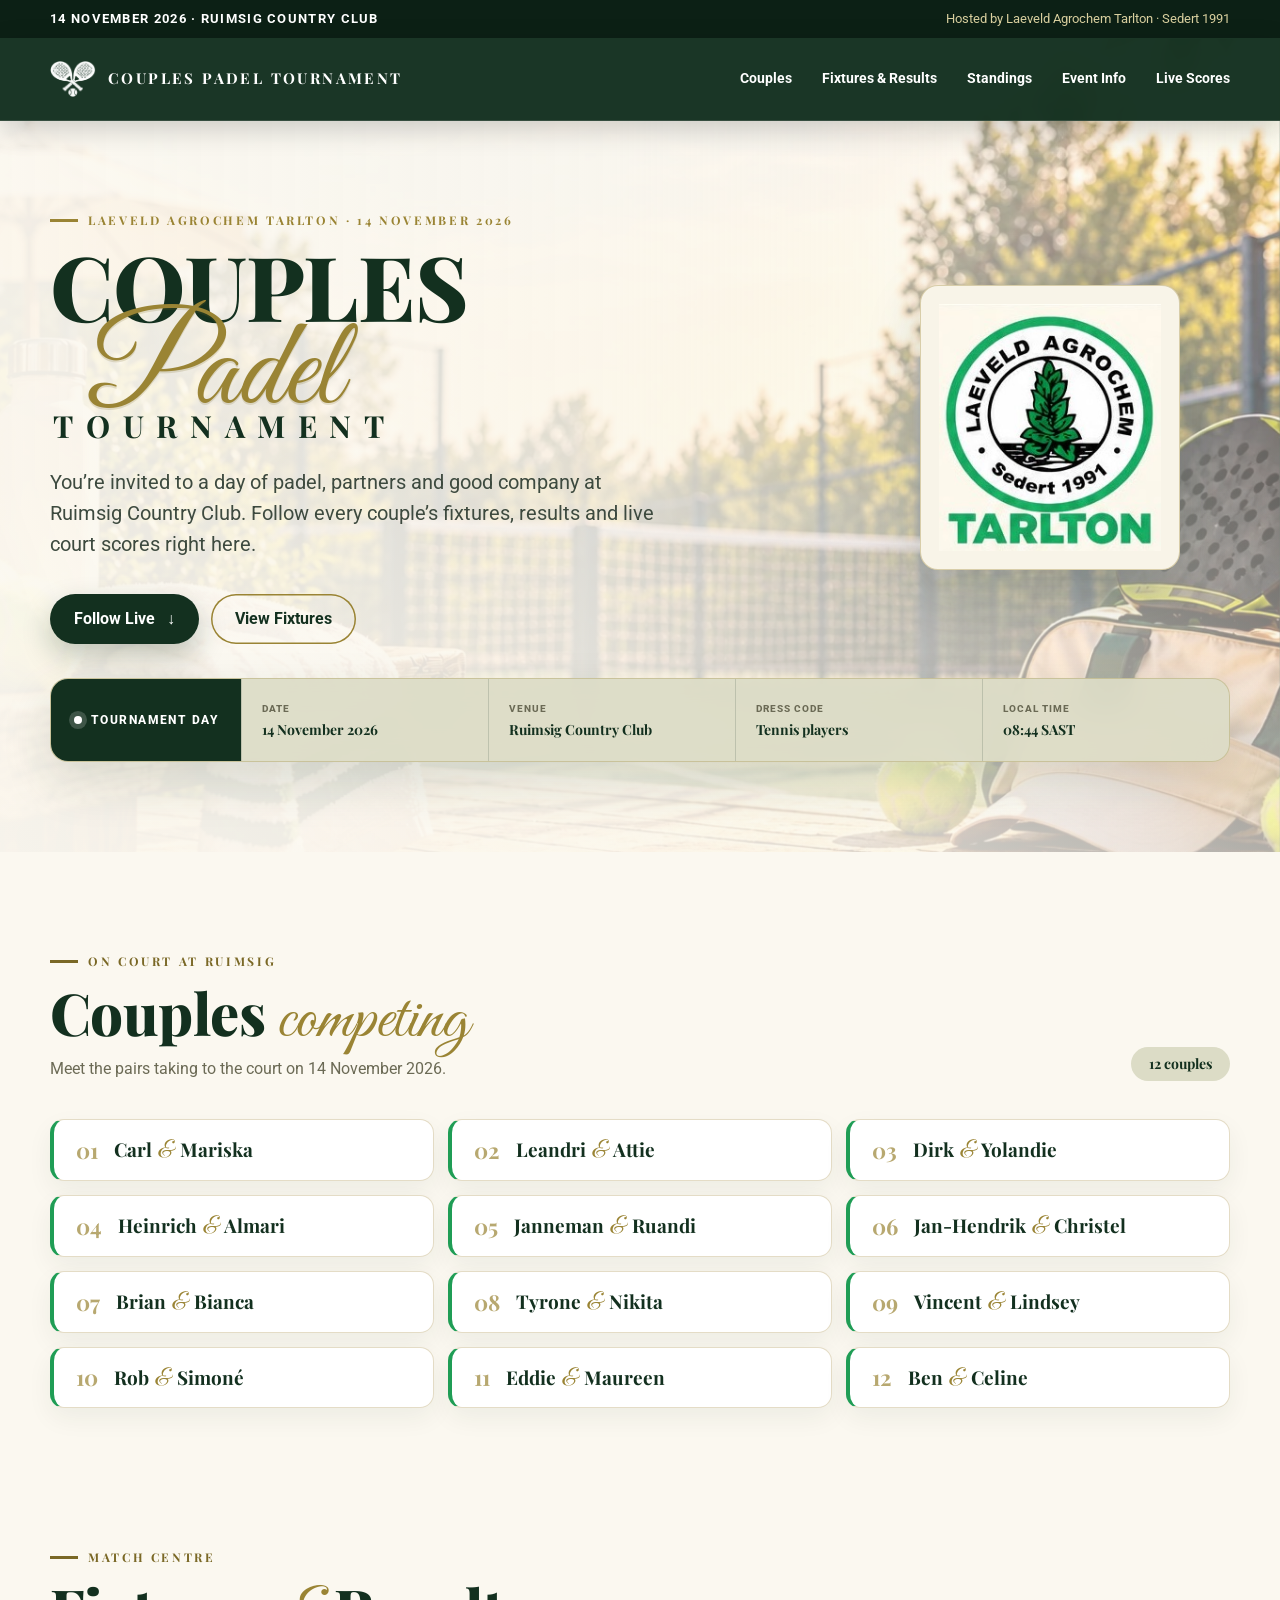
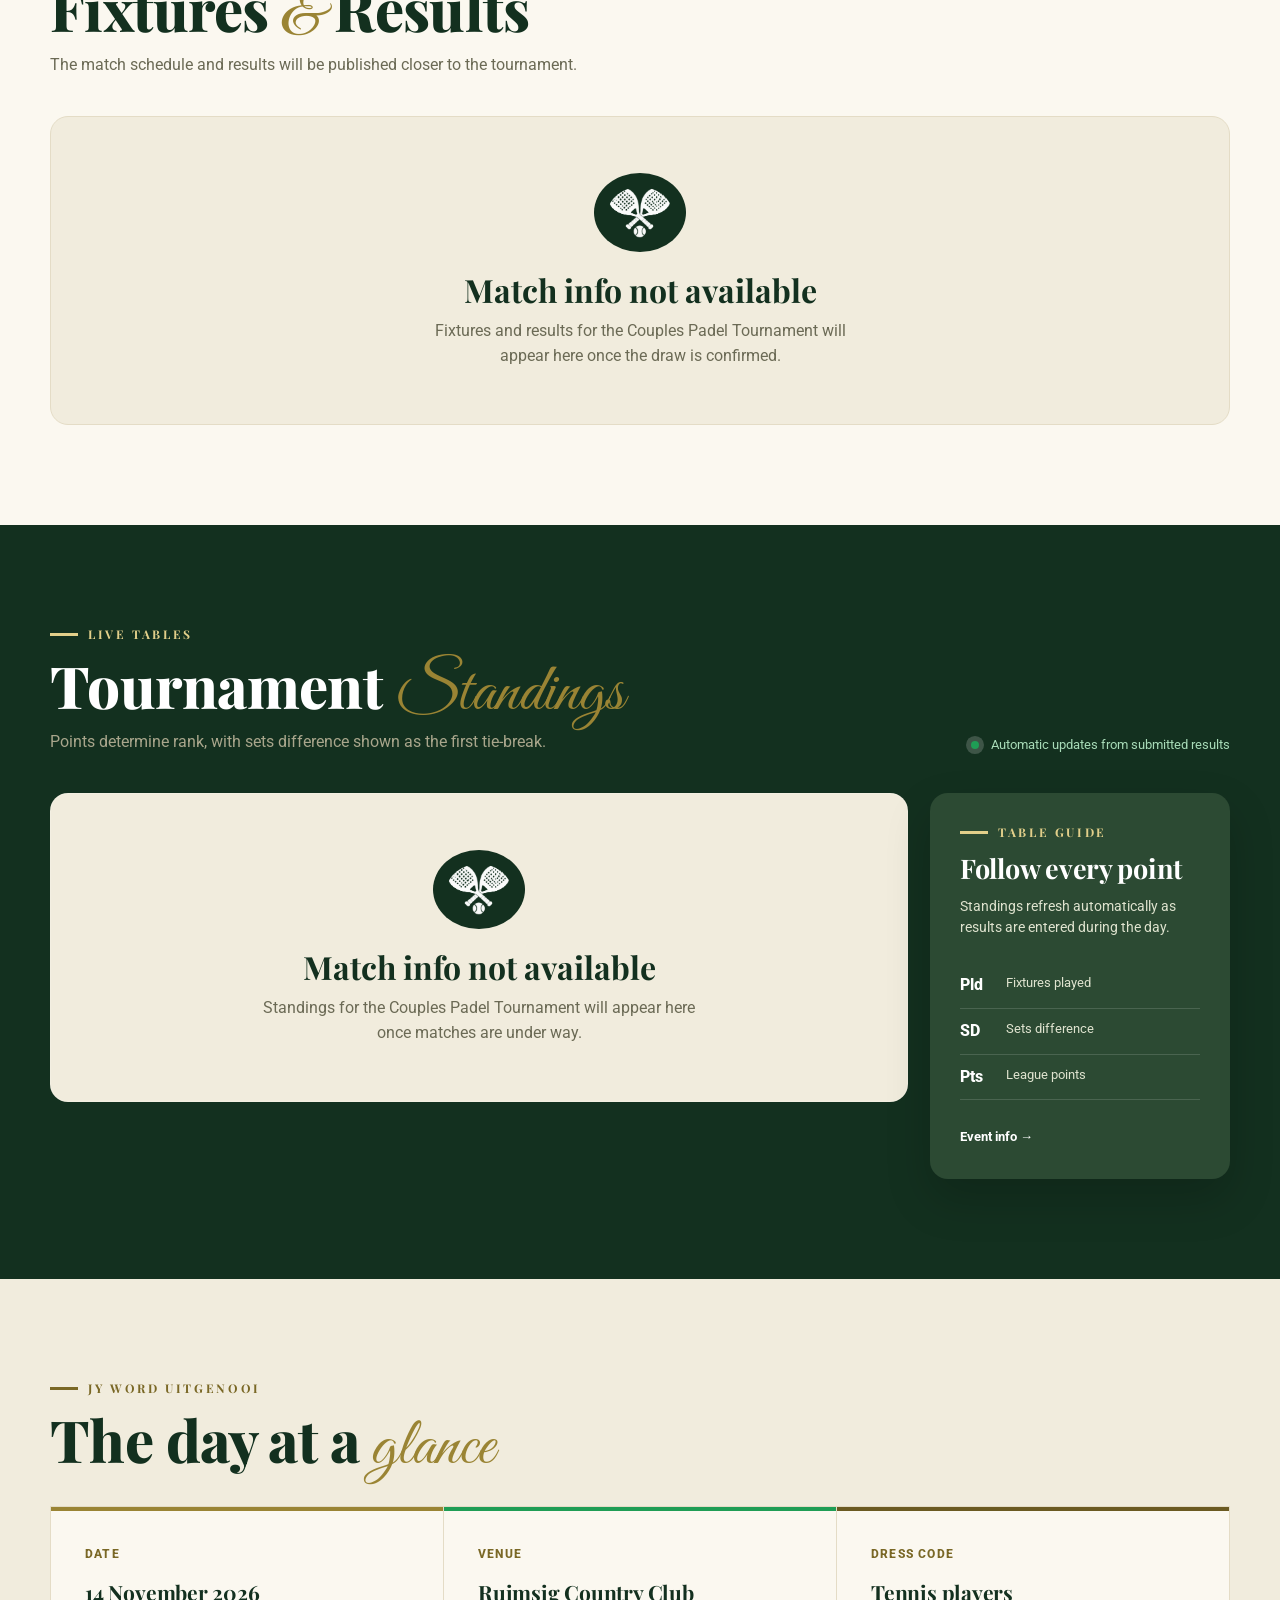
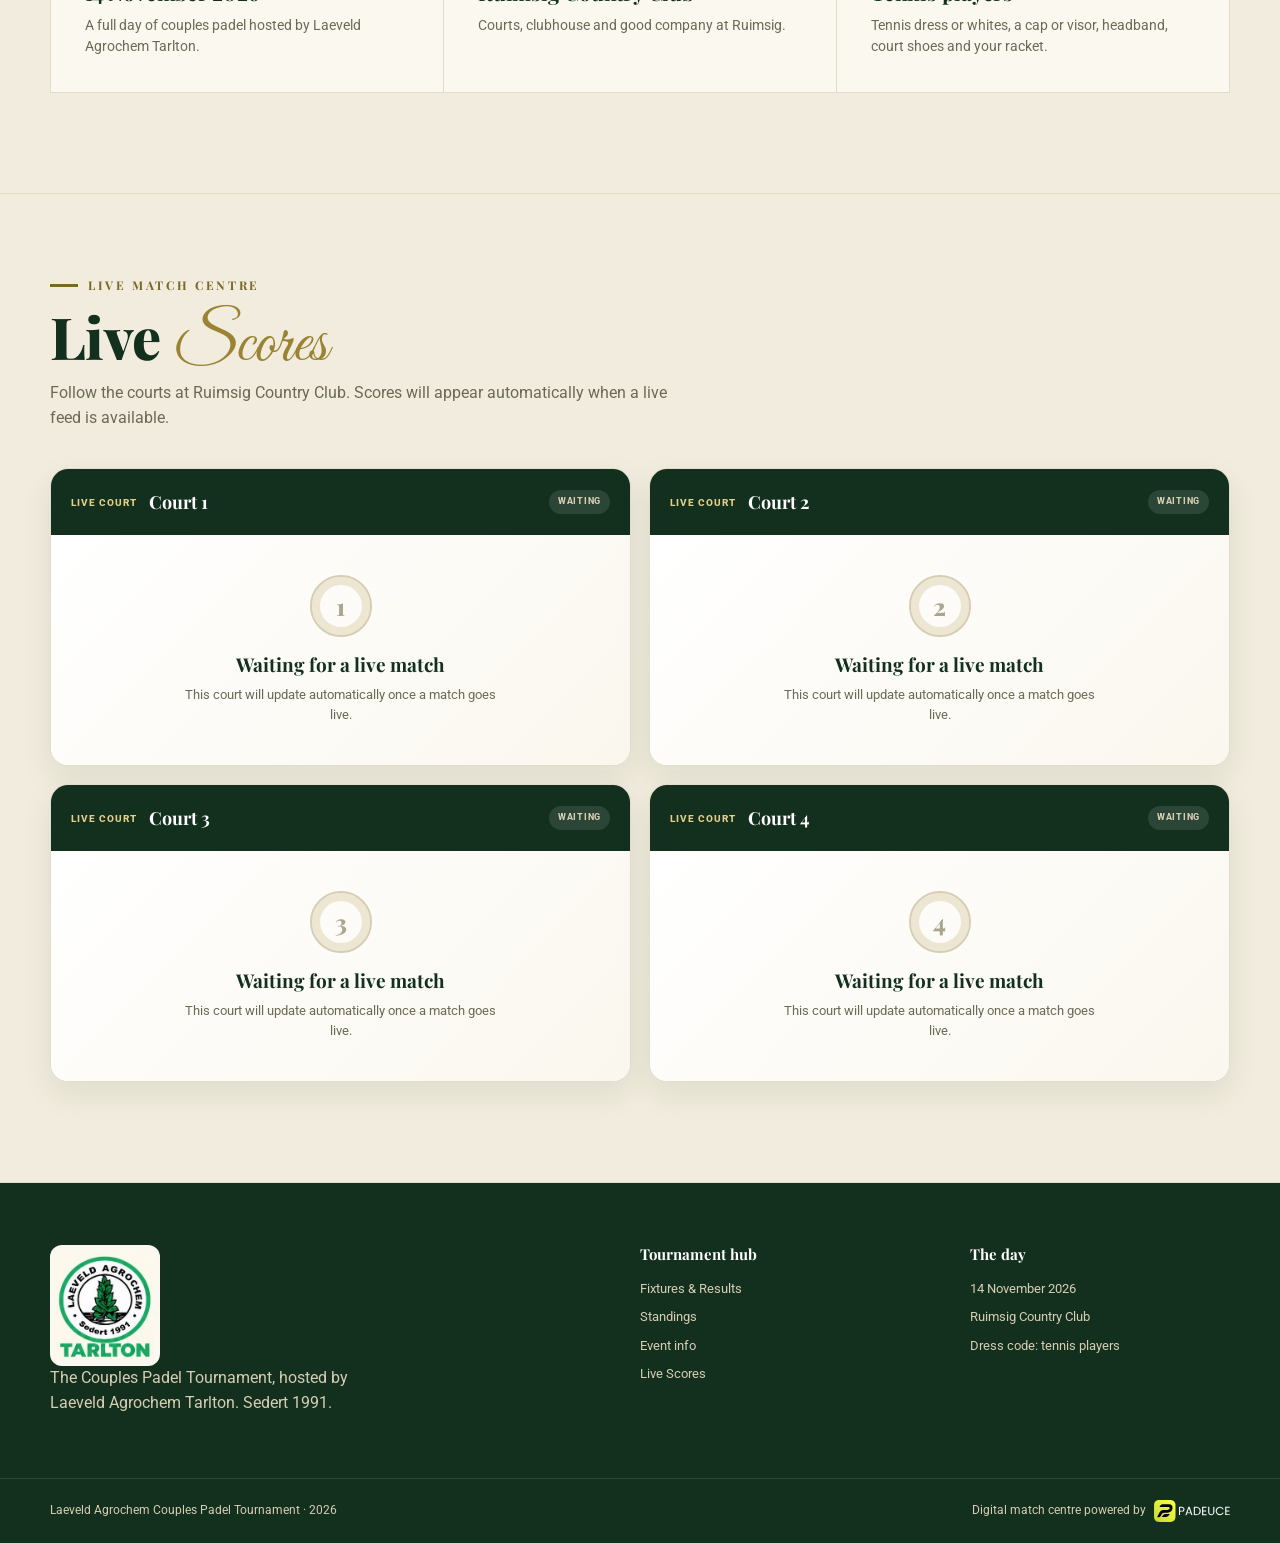
==== index.html @ dcf368c6 "Rebrand site for Laeveld Agrochem Couples Padel Tournament - Restyle with invite palette (cream, for" ====
<!doctype html>
<html lang="en-ZA">
<head>
  <!-- Google tag (gtag.js) -->
  <script async src="https://www.googletagmanager.com/gtag/js?id=G-9QVT31P1H3"></script>
  <script>
    window.dataLayer = window.dataLayer || [];
    function gtag(){dataLayer.push(arguments);}
    gtag('js', new Date());

    gtag('config', 'G-9QVT31P1H3');
  </script>
  <meta charset="utf-8">
  <meta name="viewport" content="width=device-width, initial-scale=1">
  <title>Laeveld Agrochem Couples Padel Tournament | Powered by Padeuce</title>
  <meta name="description" content="Laeveld Agrochem Tarlton Couples Padel Tournament, 14 November 2026 at Ruimsig Country Club. Fixtures, results and live scores, powered by Padeuce.">
  <meta name="theme-color" content="#13301f">
  <meta property="og:type" content="website">
  <meta property="og:title" content="Laeveld Agrochem Couples Padel Tournament">
  <meta property="og:description" content="14 November 2026 · Ruimsig Country Club. Fixtures, results and live scores.">
  <meta property="og:image" content="assets/images/laeveld-padel-hero.jpg">
  <link rel="icon" href="favicon.svg" type="image/svg+xml">
  <link rel="manifest" href="manifest.webmanifest">
  <link rel="preconnect" href="https://fonts.googleapis.com">
  <link rel="preconnect" href="https://fonts.gstatic.com" crossorigin>
  <link href="https://fonts.googleapis.com/css2?family=Great+Vibes&amp;family=Playfair+Display:wght@500;600;700;800&amp;family=Roboto:wght@400;500;600;700&amp;display=swap" rel="stylesheet">
  <link rel="preload" as="image" href="assets/images/laeveld-padel-hero.jpg">
  <link rel="stylesheet" href="css/reset.css">
  <link rel="stylesheet" href="css/tennis-league.css?v=15">
</head>
<body>
  <a class="skip-link" href="#main-content">Skip to content</a>
  <div class="utility-bar">
    <div class="container utility-bar__inner">
      <p>14 November 2026 · Ruimsig Country Club</p>
      <span>Hosted by Laeveld Agrochem Tarlton · Sedert 1991</span>
    </div>
  </div>
  <header class="site-header" data-header>
    <div class="container site-header__inner">
      <a class="brand" href="#top" aria-label="Laeveld Agrochem Couples Padel Tournament home">
        <img class="brand__icon" src="assets/images/padel-rackets-icon.png" width="377" height="302" alt="">
        <b class="brand__name">Couples Padel Tournament</b>
      </a>
      <nav class="site-nav" aria-label="Primary navigation">
        <a href="#clubs" hidden>Clubs</a><a href="#couples">Couples</a><a href="#fixtures">Fixtures &amp; Results</a><a href="#standings">Standings</a><a href="#league-info">Event Info</a><a href="#live-scores">Live Scores</a>
      </nav>
      <button class="menu-toggle" type="button" aria-expanded="false" aria-controls="mobile-nav" data-menu-toggle><span></span><span></span><span></span><b>Menu</b></button>
    </div>
    <nav class="mobile-nav" id="mobile-nav" aria-label="Mobile navigation" hidden data-mobile-nav>
      <a href="#clubs" hidden>Clubs</a><a href="#couples">Couples</a><a href="#fixtures">Fixtures &amp; Results</a><a href="#standings">Standings</a><a href="#league-info">Event Info</a><a href="#live-scores">Live Scores</a>
    </nav>
  </header>
  <main id="main-content">
    <section class="hero" id="top" aria-labelledby="hero-title">
      <img class="hero__media" src="assets/images/laeveld-padel-hero.jpg" width="1672" height="941" alt="Padel racket, kit bag and balls beside a padel court in the late afternoon sun">
      <div class="hero__veil"></div>
      <div class="container hero__content">
        <div class="hero__top">
          <div class="hero__copy">
            <p class="eyebrow eyebrow--light"><span></span> Laeveld Agrochem Tarlton · 14 November 2026</p>
            <h1 id="hero-title"><span class="hero__title-top">Couples</span> <strong>Padel</strong> <span class="hero__title-bottom">Tournament</span></h1>
            <p class="hero__intro">You’re invited to a day of padel, partners and good company at Ruimsig Country Club. Follow every couple’s fixtures, results and live court scores right here.</p>
            <div class="button-row"><a class="button button--primary" href="#live-scores">Follow Live <span aria-hidden="true">↓</span></a><a class="button button--light" href="#fixtures">View Fixtures</a></div>
          </div>
          <div class="hero__ct-brand hero__ct-brand--laeveld"><img src="assets/images/laeveld-agrochem-tarlton-logo.jpg" width="236" height="262" alt="Laeveld Agrochem Tarlton"></div>
        </div>
        <aside class="season-card" aria-label="Tournament information">
          <div class="season-card__live"><i></i> Tournament day</div>
          <div class="season-card__stat"><span>Date</span><strong>14 November 2026</strong></div>
          <div class="season-card__stat"><span>Venue</span><strong>Ruimsig Country Club</strong></div>
          <div class="season-card__stat"><span>Dress code</span><strong>Tennis players</strong></div>
          <div class="season-card__stat"><span>Local time</span><strong data-local-time>--:-- SAST</strong></div>
        </aside>
      </div>
    </section>
    <section class="section couples" id="couples" aria-labelledby="couples-title">
      <div class="container">
        <div class="section-heading"><div><p class="eyebrow"><span></span> On court at Ruimsig</p><h2 id="couples-title">Couples <em>competing</em></h2><p>Meet the pairs taking to the court on 14 November 2026.</p></div><b class="couples__count">12 couples</b></div>
        <ol class="couples-list"><li><span>01</span><b>Carl <em>&amp;</em> Mariska</b></li><li><span>02</span><b>Leandri <em>&amp;</em> Attie</b></li><li><span>03</span><b>Dirk <em>&amp;</em> Yolandie</b></li><li><span>04</span><b>Heinrich <em>&amp;</em> Almari</b></li><li><span>05</span><b>Janneman <em>&amp;</em> Ruandi</b></li><li><span>06</span><b>Jan-Hendrik <em>&amp;</em> Christel</b></li><li><span>07</span><b>Brian <em>&amp;</em> Bianca</b></li><li><span>08</span><b>Tyrone <em>&amp;</em> Nikita</b></li><li><span>09</span><b>Vincent <em>&amp;</em> Lindsey</b></li><li><span>10</span><b>Rob <em>&amp;</em> Simoné</b></li><li><span>11</span><b>Eddie <em>&amp;</em> Maureen</b></li><li><span>12</span><b>Ben <em>&amp;</em> Celine</b></li></ol>
      </div>
    </section>
    <section class="club-carousel" id="clubs" aria-labelledby="competing-clubs-title" hidden>
      <div class="container club-carousel__heading">
        <div><span class="club-carousel__kicker">Across the peninsula</span><h2 id="competing-clubs-title">Clubs competing in 2026</h2></div>
        <a class="club-carousel__count" href="https://www.cttennis.co.za/2025/Resources/Booklet%202025-2026.pdf" target="_blank" rel="noopener">40 affiliated clubs <span aria-hidden="true">↗</span></a>
      </div>
      <div class="club-carousel__viewport" tabindex="0" aria-label="Competing tennis clubs. Scroll horizontally to browse." data-club-carousel>
        <div class="club-carousel__track" data-club-track></div>
      </div>
    </section>
    <section class="section" id="fixtures" aria-labelledby="fixtures-title">
      <div class="container">
        <div class="section-heading">
          <div><p class="eyebrow"><span></span> Match centre</p><h2 id="fixtures-title">Fixtures <em>&amp;</em> Results</h2><p>The match schedule and results will be published closer to the tournament.</p></div>
        </div>
        <div class="match-empty" role="status"><img src="assets/images/padel-rackets-icon.png" width="377" height="302" alt=""><h3>Match info not available</h3><p>Fixtures and results for the Couples Padel Tournament will appear here once the draw is confirmed.</p></div>
        <div hidden>
        <div class="match-toolbar">
          <div class="view-switcher" role="tablist" aria-label="Match view"><button type="button" role="tab" aria-selected="true" data-match-view="fixtures">Fixtures <span data-fixture-count>0</span></button><button type="button" role="tab" aria-selected="false" data-match-view="results">Results <span data-result-count>0</span></button></div>
          <div class="filter-row" aria-label="Match filters">
            <label><span>League</span><select data-filter="gender"><option value="all">All leagues</option><option value="ladies">Ladies</option><option value="mens">Men’s</option></select></label>
            <label><span>Format</span><select data-filter="format"><option value="all">Singles &amp; Doubles</option><option value="Singles">Singles</option><option value="Doubles">Doubles</option></select></label>
            <label class="filter-row__club"><span>Club</span><select data-filter="club"><option value="all">All clubs</option></select></label>
            <label class="filter-row__division"><span>Division</span><select data-filter="division"><option value="all">All divisions</option></select></label>
          </div>
        </div>
        <div class="matchday-strip" data-matchdays aria-label="Matchday filter"></div>
        <div class="fixture-grid" data-match-grid aria-live="polite"><article class="loading-card"><span></span><span></span><span></span></article><article class="loading-card"><span></span><span></span><span></span></article><article class="loading-card"><span></span><span></span><span></span></article></div>
        <div class="load-more-wrap"><button class="button button--dark" type="button" data-load-more hidden>Show more fixtures</button></div>
        </div>
      </div>
    </section>
    <section class="section section--standings" id="standings" aria-labelledby="standings-title">
      <div class="container">
        <div class="section-heading section-heading--light">
          <div><p class="eyebrow eyebrow--light"><span></span> Live tables</p><h2 id="standings-title">Tournament <em>Standings</em></h2><p>Points determine rank, with sets difference shown as the first tie-break.</p></div>
          <div class="standing-updated"><i></i><span>Automatic updates from submitted results</span></div>
        </div>
        <div class="standings-layout">
          <div class="match-empty match-empty--standings" role="status"><img src="assets/images/padel-rackets-icon.png" width="377" height="302" alt=""><h3>Match info not available</h3><p>Standings for the Couples Padel Tournament will appear here once matches are under way.</p></div>
          <div hidden>
          <div class="standings-controls"><div class="gender-switcher" role="tablist" aria-label="Standings league"><button type="button" role="tab" aria-selected="true" data-standing-gender="ladies">Ladies</button><button type="button" role="tab" aria-selected="false" data-standing-gender="mens">Men’s</button></div><label><span>Select division</span><select data-standing-division><option>Loading divisions…</option></select></label></div>
          <article class="standings-card"><header><div><p class="eyebrow"><span></span> Current table</p><h3 data-standing-title>League standings</h3></div><b data-standing-team-count>— teams</b></header><div class="standings-table" data-standings-table><div class="standings-row standings-row--head"><span>Pos</span><span>Team</span><span>Pld</span><span>W</span><span>D</span><span>L</span><span>SD</span><span>Pts</span></div><div class="standings-empty">Loading live standings…</div></div></article>
          </div>
          <aside class="points-card"><p class="eyebrow eyebrow--light"><span></span> Table guide</p><h3>Follow every point</h3><p>Standings refresh automatically as results are entered during the day.</p><dl><div><dt>Pld</dt><dd>Fixtures played</dd></div><div><dt>SD</dt><dd>Sets difference</dd></div><div><dt>Pts</dt><dd>League points</dd></div></dl><a href="#league-info">Event info <span aria-hidden="true">→</span></a></aside>
        </div>
      </div>
    </section>
    <section class="section league-info" id="league-info" aria-labelledby="league-info-title">
      <div class="container"><div class="section-heading"><div><p class="eyebrow"><span></span> Jy word uitgenooi</p><h2 id="league-info-title">The day at a <em>glance</em></h2></div></div><div class="timeline"><article><span>Date</span><b>14 November 2026</b><p>A full day of couples padel hosted by Laeveld Agrochem Tarlton.</p></article><article><span>Venue</span><b>Ruimsig Country Club</b><p>Courts, clubhouse and good company at Ruimsig.</p></article><article><span>Dress code</span><b>Tennis players</b><p>Tennis dress or whites, a cap or visor, headband, court shoes and your racket.</p></article></div></div>
    </section>
    <section class="section live-scores" id="live-scores" aria-labelledby="live-scores-title">
      <div class="container">
        <div class="section-heading">
          <div><p class="eyebrow"><span></span> Live match centre</p><h2 id="live-scores-title">Live <em>Scores</em></h2><p>Follow the courts at Ruimsig Country Club. Scores will appear automatically when a live feed is available.</p></div>
        </div>
        <div class="live-courts" data-live-courts aria-live="polite">
          <article class="live-court" data-live-court="1"><header><span>Live court</span><b>Court 1</b><i>Waiting</i></header><div class="live-court__placeholder"><span aria-hidden="true">1</span><h3>Waiting for a live match</h3><p>Select a club or check back once play begins.</p></div></article>
          <article class="live-court" data-live-court="2"><header><span>Live court</span><b>Court 2</b><i>Waiting</i></header><div class="live-court__placeholder"><span aria-hidden="true">2</span><h3>Waiting for a live match</h3><p>Select a club or check back once play begins.</p></div></article>
          <article class="live-court" data-live-court="3"><header><span>Live court</span><b>Court 3</b><i>Waiting</i></header><div class="live-court__placeholder"><span aria-hidden="true">3</span><h3>Waiting for a live match</h3><p>Select a club or check back once play begins.</p></div></article>
          <article class="live-court" data-live-court="4"><header><span>Live court</span><b>Court 4</b><i>Waiting</i></header><div class="live-court__placeholder"><span aria-hidden="true">4</span><h3>Waiting for a live match</h3><p>Select a club or check back once play begins.</p></div></article>
        </div>
      </div>
    </section>
  </main>
  <footer class="site-footer">
    <div class="container site-footer__top"><div class="footer-brand"><img src="assets/images/laeveld-agrochem-tarlton-logo.jpg" width="236" height="262" alt="Laeveld Agrochem Tarlton"><p>The Couples Padel Tournament, hosted by Laeveld Agrochem Tarlton. Sedert 1991.</p></div><div><b>Tournament hub</b><a href="#fixtures">Fixtures &amp; Results</a><a href="#standings">Standings</a><a href="#league-info">Event info</a><a href="#live-scores">Live Scores</a></div><div><b>The day</b><span>14 November 2026</span><span>Ruimsig Country Club</span><span>Dress code: tennis players</span></div></div>
    <div class="site-footer__bottom"><div class="container"><span>Laeveld Agrochem Couples Padel Tournament · 2026</span><span>Digital match centre powered by <img src="assets/images/padeuce-brandmark-white-text.svg" width="285" height="83" alt="Padeuce"></span></div></div>
  </footer>
  <script defer src="js/tennis-league.js?v=8"></script>
</body>
</html>
---- css/tennis-league.css ----
:root{--ink:#13301f;--ink-deep:#0c2015;--muted:#6b6a55;--line:#e4dcc6;--paper:#fbf8f0;--surface:#f1ecdd;--blue:#9a8434;--blue-dark:#7a6826;--green:#1f9d55;--red:#6b5a22;--indigo:#2c4a33;--shadow:0 20px 54px rgba(19,48,31,.12);--radius:18px;--container:min(1180px,calc(100% - 40px))}
html{scroll-behavior:smooth}body{margin:0;color:var(--ink);background:var(--paper);font:400 16px/1.55 Roboto,Arial,sans-serif;-webkit-font-smoothing:antialiased}body,button,select{font-family:Roboto,Arial,sans-serif}img{display:block;max-width:100%}a{color:inherit;text-decoration:none}button,select{font-size:inherit}button{cursor:pointer}[hidden]{display:none!important}.container{width:var(--container);margin-inline:auto}.skip-link{position:fixed;top:10px;left:10px;z-index:100;padding:10px 14px;color:#fff;background:var(--ink);transform:translateY(-160%)}.skip-link:focus{transform:translateY(0)}
.utility-bar{color:#fff;background:var(--ink-deep);font-size:13px}.utility-bar__inner{min-height:38px;display:flex;align-items:center;justify-content:space-between;gap:20px}.utility-bar p{margin:0;text-transform:uppercase;letter-spacing:.1em;font-weight:700}.utility-bar a{color:#d9cf9f}.utility-bar a:hover{color:#fff}
.site-header{position:sticky;top:0;z-index:40;background:rgba(255,255,255,.96);border-bottom:1px solid rgba(19,48,31,.08);backdrop-filter:blur(14px)}.site-header__inner{height:82px;display:flex;align-items:center;justify-content:space-between;gap:30px}.brand{display:flex;align-items:center;gap:18px;min-width:0}.brand__padeuce{width:118px;height:auto;padding:8px 10px;border-radius:9px;background:var(--ink)}.brand>span{width:1px;height:38px;background:var(--line)}.brand__ct{width:104px;height:52px;object-fit:contain}.site-nav{display:flex;align-items:center;gap:30px;font-size:14px;font-weight:700}.site-nav a{position:relative;padding-block:30px}.site-nav a:after{content:"";position:absolute;left:0;right:100%;bottom:19px;height:3px;background:var(--blue);transition:right .2s}.site-nav a:hover:after,.site-nav a:focus-visible:after{right:0}.menu-toggle{display:none;border:0;background:transparent;padding:8px}.menu-toggle span{display:block;width:23px;height:2px;margin:4px;background:var(--ink)}.menu-toggle b{position:absolute;width:1px;height:1px;overflow:hidden;clip:rect(0 0 0 0)}.mobile-nav{border-top:1px solid var(--line);padding:8px 20px 18px;background:#fff}.mobile-nav a{display:block;padding:12px 0;font-weight:700;border-bottom:1px solid var(--line)}
.hero{position:relative;min-height:660px;display:grid;align-items:center;overflow:hidden;color:#fff;background:var(--ink)}.hero__media,.hero__veil{position:absolute;inset:0;width:100%;height:100%}.hero__media{object-fit:cover;object-position:center}.hero__veil{background:linear-gradient(90deg,rgba(12,32,21,.93) 0%,rgba(19,48,31,.74) 50%,rgba(12,32,21,.35) 100%),linear-gradient(0deg,rgba(8,22,14,.32),transparent 52%)}.hero:after{content:"";position:absolute;inset:auto -8% -90px auto;width:460px;height:460px;border:90px solid rgba(154,132,52,.2);border-radius:50%}.hero__content{position:relative;z-index:2;display:grid;grid-template-columns:minmax(0,1fr) 350px;align-items:center;gap:70px;padding-block:90px}.eyebrow{margin:0 0 12px;display:flex;align-items:center;gap:10px;color:var(--blue-dark);font-size:12px;font-weight:800;text-transform:uppercase;letter-spacing:.15em}.eyebrow>span{width:28px;height:3px;background:currentColor}.eyebrow--light{color:#e2cf8a}.hero h1{margin:0;max-width:720px;font:700 clamp(54px,7vw,92px)/.93 "Playfair Display",Georgia,serif;letter-spacing:-.055em}.hero h1 strong{color:#fff;font-weight:800}.hero__intro{max-width:620px;margin:26px 0 0;color:#efe9d6;font-size:20px;line-height:1.55}.button-row{display:flex;flex-wrap:wrap;gap:12px;margin-top:34px}.button{min-height:50px;padding:0 24px;border:0;border-radius:50px;display:inline-flex;align-items:center;justify-content:center;gap:12px;font-weight:700;transition:transform .2s,box-shadow .2s,background .2s}.button:hover{transform:translateY(-2px)}.button--primary{color:#fff;background:var(--blue);box-shadow:0 12px 28px rgba(154,132,52,.3)}.button--primary:hover{background:var(--blue-dark)}.button--light{color:var(--ink);background:#fff}.button--dark{color:#fff;background:var(--ink)}
.season-card{background:rgba(255,255,255,.96);color:var(--ink);border-radius:var(--radius);box-shadow:var(--shadow);overflow:hidden}.season-card__live{padding:14px 22px;display:flex;align-items:center;gap:9px;color:#fff;background:var(--green);font-size:12px;font-weight:800;text-transform:uppercase;letter-spacing:.12em}.season-card__live i,[data-sheet-status] i,.standing-updated i{width:8px;height:8px;border-radius:50%;background:currentColor;box-shadow:0 0 0 5px rgba(255,255,255,.18)}.season-card__date{padding:28px 28px 22px;display:grid;grid-template-columns:auto 1fr;align-items:end;column-gap:12px;border-bottom:1px solid var(--line)}.season-card__date span{grid-column:1/-1;color:var(--muted);font-size:12px;text-transform:uppercase;font-weight:700;letter-spacing:.12em}.season-card__date strong{font:800 70px/.9 "Playfair Display",Georgia,serif;color:var(--blue)}.season-card__date b{padding-bottom:7px;font:700 20px/1.1 "Playfair Display",Georgia,serif}.season-card__details{padding:8px 28px 20px}.season-card__details div{padding:13px 0;display:flex;justify-content:space-between;gap:12px;border-bottom:1px solid var(--line)}.season-card__details div:last-child{border:0}.season-card__details span{color:var(--muted);font-size:13px}.season-card__details strong{text-align:right;font-size:13px}
.quick-nav{position:relative;z-index:3;margin-top:-34px}.quick-nav__grid{display:grid;grid-template-columns:repeat(3,1fr);box-shadow:var(--shadow)}.quick-nav__item{min-height:105px;padding:20px 26px;display:grid;grid-template-columns:auto 1fr auto;align-items:center;gap:18px;color:#fff}.quick-nav__item--blue{background:var(--blue)}.quick-nav__item--green{background:var(--green)}.quick-nav__item--red{background:var(--red)}.quick-nav__item>span{font:800 28px/1 "Playfair Display",Georgia,serif;opacity:.45}.quick-nav__item b,.quick-nav__item small{display:block}.quick-nav__item b{font:700 17px/1.2 "Playfair Display",Georgia,serif}.quick-nav__item small{margin-top:3px;opacity:.78;font-size:12px}.quick-nav__item i{font-style:normal;font-size:24px;transition:transform .2s}.quick-nav__item:hover i{transform:translateX(5px)}
.league-overview{padding:74px 0 30px}.league-overview__grid{display:grid;grid-template-columns:repeat(3,130px) 1fr;align-items:center;gap:34px}.league-overview__grid>div{padding-right:28px;border-right:1px solid var(--line)}.league-overview__grid strong,.league-overview__grid span{display:block}.league-overview__grid strong{font:800 34px/1 "Playfair Display",Georgia,serif}.league-overview__grid>div span{margin-top:6px;color:var(--muted);font-size:12px;text-transform:uppercase;letter-spacing:.07em}[data-sheet-status]{justify-self:end;display:flex;align-items:center;gap:12px;margin:0;padding:13px 18px;color:var(--blue-dark);background:#f3eedb;border-radius:50px;font-size:13px;font-weight:600}[data-sheet-status] i{background:var(--blue);box-shadow:0 0 0 5px rgba(154,132,52,.14)}[data-sheet-status][data-state=success]{color:#17773f;background:#e6f2e8}[data-sheet-status][data-state=success] i{background:var(--green)}[data-sheet-status][data-state=warning]{color:#845b00;background:#fff6d9}
.section{padding:100px 0}.section-heading{margin-bottom:38px;display:flex;align-items:end;justify-content:space-between;gap:30px}.section-heading h2{margin:0;font:800 clamp(38px,5vw,58px)/1 "Playfair Display",Georgia,serif;letter-spacing:-.045em}.section-heading h2 em{color:var(--blue);font-style:normal}.section-heading>div>p:last-child{max-width:650px;margin:16px 0 0;color:var(--muted)}.text-link{color:var(--blue-dark);font-size:14px;font-weight:700;white-space:nowrap}.text-link:hover{text-decoration:underline}
.match-toolbar{padding:18px;display:flex;align-items:end;justify-content:space-between;gap:24px;background:var(--surface);border:1px solid var(--line);border-radius:var(--radius)}.view-switcher,.gender-switcher{padding:4px;display:flex;border-radius:50px;background:#fff;box-shadow:inset 0 0 0 1px var(--line)}.view-switcher button,.gender-switcher button{min-height:44px;padding:0 20px;border:0;border-radius:50px;color:var(--muted);background:transparent;font-weight:700}.view-switcher button span{min-width:24px;margin-left:6px;padding:3px 6px;display:inline-block;border-radius:50px;background:rgba(19,48,31,.08);font-size:11px}.view-switcher button[aria-selected=true],.gender-switcher button[aria-selected=true]{color:#fff;background:var(--ink)}.filter-row{display:flex;align-items:end;gap:10px}.filter-row label,.standings-controls label{display:grid;gap:6px}.filter-row label>span,.standings-controls label>span{color:var(--muted);font-size:11px;font-weight:700;text-transform:uppercase;letter-spacing:.08em}.filter-row select,.standings-controls select{height:44px;min-width:142px;padding:0 36px 0 14px;border:1px solid var(--line);border-radius:10px;color:var(--ink);background:#fff;font-weight:600}.filter-row__division select{min-width:200px}
.matchday-strip{margin:26px 0;padding-bottom:8px;display:flex;gap:8px;overflow-x:auto;scrollbar-width:thin}.matchday-strip button{flex:0 0 auto;min-width:112px;padding:10px 15px;border:1px solid var(--line);border-radius:12px;color:var(--muted);background:#fff;text-align:left}.matchday-strip button b,.matchday-strip button span{display:block}.matchday-strip button b{color:var(--ink);font-size:13px}.matchday-strip button span{margin-top:2px;font-size:11px}.matchday-strip button[aria-pressed=true]{color:#fff;background:var(--blue);border-color:var(--blue);box-shadow:0 8px 20px rgba(154,132,52,.25)}.matchday-strip button[aria-pressed=true] b{color:#fff}.fixture-grid{display:grid;grid-template-columns:repeat(3,minmax(0,1fr));gap:18px}.match-card{min-width:0;padding:22px;border:1px solid var(--line);border-radius:var(--radius);background:#fff;box-shadow:0 8px 30px rgba(19,48,31,.06);transition:transform .2s,box-shadow .2s,border-color .2s}.match-card:hover{transform:translateY(-3px);border-color:#e8dcab;box-shadow:0 16px 36px rgba(19,48,31,.12)}.match-card__top{display:flex;justify-content:space-between;align-items:center;gap:12px}.match-card__id{color:var(--muted);font-size:11px;font-weight:700;letter-spacing:.08em}.status-pill{padding:5px 10px;border-radius:50px;color:var(--blue-dark);background:#f3eedb;font-size:10px;font-weight:800;text-transform:uppercase;letter-spacing:.08em}.status-pill--completed{color:#17773f;background:#e6f2e8}.match-card__division{margin:17px 0 2px;color:var(--muted);font-size:12px}.match-card__date{margin:0 0 16px;font:700 15px/1.2 "Playfair Display",Georgia,serif}.match-card__teams{border-block:1px solid var(--line);padding:9px 0}.match-team{min-height:45px;display:grid;grid-template-columns:1fr auto;align-items:center;gap:12px}.match-team+.match-team{border-top:1px dashed var(--line)}.match-team span{min-width:0;overflow:hidden;text-overflow:ellipsis;white-space:nowrap;font-weight:700}.match-team b{min-width:28px;text-align:center;font:800 20px/1 "Playfair Display",Georgia,serif}.match-card__footer{margin-top:14px;display:flex;justify-content:space-between;gap:12px;color:var(--muted);font-size:11px}.match-card__footer strong{color:var(--ink)}.empty-state{grid-column:1/-1;padding:60px 24px;text-align:center;border:1px dashed #d6cdb3;border-radius:var(--radius);background:var(--surface)}.empty-state span{width:54px;height:54px;margin:0 auto 16px;display:grid;place-items:center;border-radius:50%;color:#fff;background:var(--blue);font-size:24px}.empty-state h3{margin:0;font:700 22px/1.2 "Playfair Display",Georgia,serif}.empty-state p{max-width:540px;margin:10px auto 0;color:var(--muted)}.loading-card{height:260px;padding:24px;border:1px solid var(--line);border-radius:var(--radius)}.loading-card span{height:16px;margin-bottom:24px;display:block;border-radius:6px;background:linear-gradient(90deg,#ece6d3,#faf7ee,#ece6d3);background-size:200% 100%;animation:pulse 1.4s infinite}.loading-card span:nth-child(2){height:80px}.loading-card span:nth-child(3){width:55%}@keyframes pulse{to{background-position:-200% 0}}.load-more-wrap{margin-top:28px;text-align:center}
.section--standings{position:relative;overflow:hidden;color:#fff;background:var(--ink)}.section--standings:before{content:"";position:absolute;width:520px;height:520px;top:-290px;right:-130px;border:90px solid rgba(154,132,52,.1);border-radius:50%}.section-heading--light{position:relative}.section-heading--light h2 em{color:#d8c37a}.section-heading--light>div>p:last-child{color:#a9a68c}.standing-updated{display:flex;align-items:center;gap:12px;color:#a8dbb8;font-size:13px}.standing-updated i{background:var(--green);color:var(--green)}.standings-controls{position:relative;margin-bottom:20px;padding:14px;display:flex;align-items:end;justify-content:space-between;border:1px solid rgba(255,255,255,.12);border-radius:var(--radius);background:rgba(255,255,255,.06)}.gender-switcher{background:rgba(255,255,255,.08);box-shadow:none}.gender-switcher button{color:#d6cdb3}.gender-switcher button[aria-selected=true]{background:var(--blue)}.standings-controls label>span{color:#a9a68c}.standings-controls select{min-width:260px}.standings-layout{position:relative;display:grid;grid-template-columns:minmax(0,1fr) 300px;align-items:start;gap:22px}.standings-card{overflow:hidden;color:var(--ink);background:#fff;border-radius:var(--radius);box-shadow:0 24px 65px rgba(0,0,0,.28)}.standings-card>header{min-height:90px;padding:20px 26px;display:flex;align-items:center;justify-content:space-between;gap:20px;border-bottom:1px solid var(--line)}.standings-card h3{margin:0;font:700 24px/1.2 "Playfair Display",Georgia,serif}.standings-card header>b{padding:7px 12px;color:var(--blue-dark);background:#f3eedb;border-radius:50px;font-size:11px}.standings-table{overflow-x:auto}.standings-row{min-width:680px;min-height:58px;padding:0 24px;display:grid;grid-template-columns:52px minmax(190px,1fr) repeat(6,55px);align-items:center;border-bottom:1px solid var(--line);font-size:13px}.standings-row:last-child{border:0}.standings-row--head{min-height:42px;color:var(--muted);background:var(--surface);font-size:10px;font-weight:800;text-transform:uppercase;letter-spacing:.08em}.standings-row>span:not(:nth-child(2)){text-align:center}.standings-row__rank b{width:30px;height:30px;display:inline-grid;place-items:center;color:var(--ink);background:#ece6d3;border-radius:50%}.standings-row:nth-child(2) .standings-row__rank b{color:#fff;background:var(--blue)}.standings-row__team{font-weight:700}.standings-row__points{color:var(--blue-dark);font:800 17px/1 "Playfair Display",Georgia,serif}.standings-empty{padding:60px 24px;color:var(--muted);text-align:center}.points-card{padding:30px;border-radius:var(--radius);background:var(--indigo);box-shadow:0 20px 45px rgba(0,0,0,.18)}.points-card h3{margin:0 0 12px;font:700 27px/1.12 "Playfair Display",Georgia,serif}.points-card>p:not(.eyebrow){margin:0;color:#dfe3cf;font-size:14px}.points-card dl{margin:24px 0}.points-card dl div{padding:10px 0;display:grid;grid-template-columns:46px 1fr;border-bottom:1px solid rgba(255,255,255,.14)}.points-card dt{font-weight:800}.points-card dd{margin:0;color:#dfe3cf;font-size:13px}.points-card a{font-size:13px;font-weight:700}
.league-info{background:var(--surface)}.timeline{display:grid;grid-template-columns:repeat(3,1fr);gap:1px;border:1px solid var(--line);background:var(--line)}.timeline article{position:relative;padding:34px;background:#fff}.timeline article:before{content:"";position:absolute;top:0;left:0;width:100%;height:4px;background:var(--blue)}.timeline article:nth-child(2):before{background:var(--green)}.timeline article:nth-child(3):before{background:var(--red)}.timeline span{color:var(--blue-dark);font-weight:800;font-size:12px;text-transform:uppercase;letter-spacing:.1em}.timeline b{margin-top:14px;display:block;font:700 21px/1.2 "Playfair Display",Georgia,serif}.timeline p{margin:10px 0 0;color:var(--muted);font-size:14px}
.site-footer{color:#d6cdb3;background:var(--ink)}.site-footer__top{padding-block:62px;display:grid;grid-template-columns:2fr 1fr 1fr;gap:70px}.footer-brand img{width:130px;height:65px;object-fit:contain;filter:brightness(0) invert(1)}.footer-brand p{max-width:320px}.site-footer__top>div:not(:first-child){display:grid;align-content:start;gap:8px}.site-footer__top b{margin-bottom:8px;color:#fff;font:700 15px/1.2 "Playfair Display",Georgia,serif}.site-footer__top a{font-size:13px}.site-footer__top a:hover{color:#fff}.site-footer__bottom{border-top:1px solid rgba(255,255,255,.1)}.site-footer__bottom .container{min-height:64px;display:flex;justify-content:space-between;align-items:center;gap:20px;font-size:12px}.site-footer__bottom span:last-child{display:flex;align-items:center;gap:8px}.site-footer__bottom img{width:76px;height:auto;filter:brightness(0) invert(1)}
@media(max-width:980px){.hero__content{grid-template-columns:1fr 300px;gap:35px}.hero h1{font-size:clamp(52px,8vw,76px)}.league-overview__grid{grid-template-columns:repeat(3,1fr)}[data-sheet-status]{grid-column:1/-1;justify-self:start}.match-toolbar{align-items:stretch;flex-direction:column}.filter-row{display:grid;grid-template-columns:repeat(3,1fr)}.filter-row select{width:100%}.fixture-grid{grid-template-columns:repeat(2,minmax(0,1fr))}.standings-layout{grid-template-columns:1fr}.points-card{display:grid;grid-template-columns:1fr 1fr;gap:16px 28px}.points-card .eyebrow{grid-column:1/-1}.points-card dl{margin:0}}
@media(max-width:760px){:root{--container:min(100% - 28px,1180px)}.utility-bar{display:none}.site-header__inner{height:70px}.brand{gap:10px}.brand__padeuce{width:92px}.brand>span{height:28px}.brand__ct{width:76px;height:38px}.site-nav{display:none}.menu-toggle{display:block}.hero{min-height:auto}.hero__content{grid-template-columns:1fr;padding-block:72px 84px}.hero__intro{font-size:17px}.season-card{display:none}.quick-nav{margin-top:0}.quick-nav__grid{width:100%;grid-template-columns:1fr}.quick-nav__item{min-height:88px}.league-overview{padding-top:50px}.league-overview__grid{gap:18px}.league-overview__grid>div{padding-right:12px}.league-overview__grid strong{font-size:27px}.section{padding:72px 0}.section-heading{align-items:start;flex-direction:column}.filter-row{grid-template-columns:1fr 1fr}.filter-row__division{grid-column:1/-1}.fixture-grid{grid-template-columns:1fr}.standings-controls{align-items:stretch;flex-direction:column;gap:14px}.standings-controls select{width:100%;min-width:0}.timeline{grid-template-columns:1fr}.points-card{display:block}.points-card dl{margin:24px 0}.site-footer__top{grid-template-columns:1fr 1fr;gap:40px 24px}.footer-brand{grid-column:1/-1}.site-footer__bottom .container{padding-block:18px;align-items:start;flex-direction:column}}
@media(max-width:430px){.hero h1{font-size:48px}.button-row{flex-direction:column}.button{width:100%}.league-overview__grid{grid-template-columns:repeat(2,1fr)}.league-overview__grid>div:nth-child(3){display:none}.filter-row{grid-template-columns:1fr}.filter-row__division{grid-column:auto}.view-switcher button{padding-inline:14px}.standings-card>header{align-items:start;flex-direction:column}.site-footer__top{grid-template-columns:1fr}.footer-brand{grid-column:auto}}
@media(prefers-reduced-motion:reduce){html{scroll-behavior:auto}*,*:before,*:after{animation-duration:.01ms!important;transition-duration:.01ms!important}}
.quick-nav__grid{grid-template-columns:repeat(4,1fr)}.quick-nav__item--indigo{background:var(--indigo)}
.live-scores{padding-top:82px;background:var(--surface);border-top:1px solid var(--line);border-bottom:1px solid var(--line)}.club-filter{min-width:280px;display:grid;gap:7px}.club-filter>span{color:var(--muted);font-size:11px;font-weight:800;text-transform:uppercase;letter-spacing:.09em}.club-filter select{width:100%;height:50px;padding:0 42px 0 16px;border:1px solid var(--line);border-radius:12px;color:var(--ink);background:#fff;font-weight:700;box-shadow:0 7px 22px rgba(19,48,31,.06)}.live-score-summary{margin-bottom:18px;padding:13px 18px;display:flex;align-items:center;justify-content:space-between;gap:20px;border:1px solid var(--line);border-radius:12px;background:#fff;font-size:12px}.live-score-summary>span{display:flex;align-items:center;gap:10px;color:#17773f;font-weight:800;text-transform:uppercase;letter-spacing:.08em}.live-score-summary i{width:8px;height:8px;border-radius:50%;background:var(--green);box-shadow:0 0 0 5px rgba(31,157,85,.13)}.live-score-summary b{color:var(--muted)}.live-courts{display:grid;grid-template-columns:repeat(2,minmax(0,1fr));gap:18px}.live-court{min-width:0;overflow:hidden;border:1px solid var(--line);border-radius:var(--radius);background:#fff;box-shadow:0 12px 32px rgba(19,48,31,.08)}.live-court>header{min-height:66px;padding:0 20px;display:grid;grid-template-columns:auto 1fr auto;align-items:center;gap:12px;color:#fff;background:var(--ink)}.live-court>header>span{color:#e2cf8a;font-size:10px;font-weight:800;text-transform:uppercase;letter-spacing:.1em}.live-court>header>b{font:700 18px/1.2 "Playfair Display",Georgia,serif}.live-court>header>i{padding:5px 9px;border-radius:50px;color:#d6cdb3;background:rgba(255,255,255,.1);font-size:9px;font-style:normal;font-weight:800;text-transform:uppercase;letter-spacing:.08em}.live-court.is-live>header{background:var(--blue-dark)}.live-court.is-live>header>i{color:#fff;background:var(--green)}.live-court__placeholder{min-height:230px;padding:30px;display:grid;place-items:center;align-content:center;text-align:center;background:linear-gradient(135deg,#fff,#faf7ee)}.live-court__placeholder>span{width:62px;height:62px;margin-bottom:16px;display:grid;place-items:center;border:2px solid #d6cdb3;border-radius:50%;color:#a9a68c;font:800 24px/1 "Playfair Display",Georgia,serif;box-shadow:inset 0 0 0 8px #ece6d3}.live-court__placeholder h3{margin:0;font:700 19px/1.25 "Playfair Display",Georgia,serif}.live-court__placeholder p{max-width:330px;margin:8px 0 0;color:var(--muted);font-size:13px}.live-court__match{min-height:230px;padding:24px}.live-court__match-meta{margin-bottom:16px;display:flex;justify-content:space-between;gap:14px;color:var(--muted);font-size:11px}.live-court__team{min-height:62px;display:grid;grid-template-columns:1fr auto;align-items:center;gap:16px;border-top:1px solid var(--line)}.live-court__team strong{font-size:15px}.live-court__team b{font:800 28px/1 "Playfair Display",Georgia,serif;color:var(--blue-dark)}.live-court__match small{display:block;margin-top:14px;color:var(--muted)}
@media(max-width:1120px){.site-nav{gap:18px;font-size:13px}.quick-nav__item{padding-inline:18px;gap:12px}.quick-nav__item small{display:none}}
@media(max-width:980px){.quick-nav__grid{grid-template-columns:repeat(2,1fr)}}
@media(max-width:760px){.quick-nav__grid{grid-template-columns:1fr}.live-scores{padding-top:72px}.club-filter{width:100%;min-width:0}.live-courts{grid-template-columns:1fr}.live-score-summary{align-items:flex-start;flex-direction:column}.live-court__placeholder,.live-court__match{min-height:210px}}
.brand__padeuce{padding:0;border-radius:0;background:transparent}
.hero__content{grid-template-columns:1fr;gap:0}.hero__copy{min-width:0}.season-card{width:100%;max-width:1100px;margin-top:30px;display:grid;grid-template-columns:minmax(165px,190px) repeat(4,minmax(165px,1fr));align-items:stretch;overflow-x:auto}.season-card__live{min-height:82px;padding:18px 20px;justify-content:center}.season-card__stat{min-height:82px;padding:16px 20px;display:flex;justify-content:center;flex-direction:column;border-left:1px solid var(--line)}.season-card__stat span,.season-card__stat strong{display:block}.season-card__stat span{margin-bottom:5px;color:var(--muted);font-size:10px;font-weight:800;text-transform:uppercase;letter-spacing:.1em}.season-card__stat strong{font:700 14px/1.25 "Playfair Display",Georgia,serif;white-space:nowrap}
@media(max-width:760px){.season-card{display:grid;grid-template-columns:165px repeat(4,175px);max-width:100%;margin-top:26px}.season-card__live,.season-card__stat{min-height:76px}.hero__content{padding-block:72px 74px}}
.hero .season-card{color:#fff;background:rgba(12,32,21,.94);border:1px solid rgba(255,255,255,.16);box-shadow:0 20px 54px rgba(0,0,0,.3);backdrop-filter:blur(14px)}.hero .season-card__stat{border-left-color:rgba(255,255,255,.13)}.hero .season-card__stat span{color:#a9a68c}.hero .season-card__stat strong{color:#fff}.hero .season-card__live{color:#fff;background:#17773f}
.hero .season-card{max-width:none}
.hero:after{display:none}.hero__top{display:grid;grid-template-columns:minmax(0,1fr) 360px;align-items:center;gap:64px}.hero__ct-brand{width:100%;justify-self:end;padding:18px;border:1px solid rgba(255,255,255,.28);border-radius:var(--radius);background:rgba(255,255,255,.94);box-shadow:0 20px 54px rgba(0,0,0,.25);backdrop-filter:blur(12px)}.hero__ct-brand img{width:100%;height:auto}.hero__top+.season-card{margin-top:34px}
@media(max-width:980px){.hero__top{grid-template-columns:minmax(0,1fr) 280px;gap:34px}.hero__ct-brand{padding:12px}}
@media(max-width:760px){.hero__top{grid-template-columns:1fr;gap:0}.hero__ct-brand{width:min(250px,72vw);margin-top:28px;justify-self:start}.hero__top+.season-card{margin-top:28px}}
.hero__veil{background:linear-gradient(90deg,rgba(12,32,21,.65) 0%,rgba(19,48,31,.52) 50%,rgba(12,32,21,.25) 100%),linear-gradient(0deg,rgba(8,22,14,.22),transparent 52%)}
.hero__ct-brand{width:min(320px,100%);padding:0;border:0;background:transparent;box-shadow:none;backdrop-filter:none}.hero__ct-brand img{filter:drop-shadow(0 12px 24px rgba(0,0,0,.28))}
@media(max-width:760px){.hero__ct-brand{width:min(220px,62vw)}}
.hero .season-card{background:rgba(12,32,21,.25)}
.hero__media{inset:-10% 0 auto;height:120%;transform:translate3d(0,var(--hero-parallax,0px),0);will-change:transform}
@media(prefers-reduced-motion:reduce){.hero__media{inset:0;height:100%;transform:none;will-change:auto}}
.site-header{background:rgba(12,32,21,.96);border-bottom-color:rgba(255,255,255,.12);box-shadow:0 8px 28px rgba(0,0,0,.18)}.site-nav a{color:#fff}.site-nav a:after{background:#d8c37a}.menu-toggle span{background:#fff}.mobile-nav{color:#fff;background:#0a1b12;border-top-color:rgba(255,255,255,.12)}.mobile-nav a{color:#fff;border-bottom-color:rgba(255,255,255,.1)}
.site-header{background:rgba(12,32,21,.72)}
.site-header{margin-bottom:-82px}.hero__content{padding-top:172px}
@media(max-width:760px){.site-header{margin-bottom:-70px}.hero__content{padding-top:142px}}
.site-footer__bottom img{filter:none}
.footer-brand img{width:190px;height:auto;filter:none}
.club-carousel{position:relative;overflow:hidden;padding:26px 0 30px;border-bottom:1px solid var(--line);background:#faf7ee}.club-carousel__heading{margin-bottom:18px;display:flex;align-items:end;justify-content:space-between;gap:20px}.club-carousel__heading h2{margin:4px 0 0;font:800 clamp(20px,2.4vw,28px)/1.1 "Playfair Display",Georgia,serif;letter-spacing:-.025em}.club-carousel__kicker{color:var(--blue-dark);font-size:10px;font-weight:800;text-transform:uppercase;letter-spacing:.13em}.club-carousel__count{padding:7px 11px;border:1px solid var(--line);border-radius:50px;color:var(--muted);background:#fff;font-size:10px;font-weight:800;text-transform:uppercase;letter-spacing:.08em}.club-carousel__viewport{width:100%;overflow-x:auto;overscroll-behavior-inline:contain;scrollbar-width:none;mask-image:linear-gradient(90deg,transparent 0,#000 4%,#000 96%,transparent 100%)}.club-carousel__viewport::-webkit-scrollbar{display:none}.club-carousel__track{width:max-content;display:flex;gap:12px;animation:club-scroll 70s linear infinite}.club-carousel__group{display:flex;gap:12px}.club-carousel__viewport:hover .club-carousel__track,.club-carousel__viewport:focus .club-carousel__track,.club-carousel__viewport:focus-within .club-carousel__track{animation-play-state:paused}.club-logo-card{width:196px;min-height:82px;padding:12px 14px;display:flex;align-items:center;gap:12px;border:1px solid #e4dcc6;border-radius:14px;color:var(--ink);background:#fff;box-shadow:0 7px 20px rgba(19,48,31,.05);transition:transform .2s,border-color .2s,box-shadow .2s}.club-logo-card:hover,.club-logo-card:focus-visible{transform:translateY(-2px);border-color:#e2d39a;box-shadow:0 12px 28px rgba(19,48,31,.11);outline:0}.club-logo-card__mark{position:relative;width:54px;height:54px;flex:0 0 54px;display:grid;place-items:center;overflow:hidden;border-radius:50%;color:#fff;background:var(--indigo);box-shadow:inset 0 0 0 1px rgba(255,255,255,.18)}.club-logo-card[style*="--club-tone: 1"] .club-logo-card__mark{background:var(--blue-dark)}.club-logo-card[style*="--club-tone: 2"] .club-logo-card__mark{background:#17773f}.club-logo-card[style*="--club-tone: 3"] .club-logo-card__mark{background:#a9342f}.club-logo-card[style*="--club-tone: 4"] .club-logo-card__mark{background:#5d6a3a}.club-logo-card[style*="--club-tone: 5"] .club-logo-card__mark{background:#946d16}.club-logo-card__mark img{position:absolute;inset:0;width:100%;height:100%;padding:5px;object-fit:contain;background:#fff;opacity:0;transition:opacity .2s}.club-logo-card__mark.has-image img{opacity:1}.club-logo-card__mark b{font:800 12px/1 "Playfair Display",Georgia,serif;letter-spacing:-.02em}.club-logo-card__copy{min-width:0;display:grid;gap:5px}.club-logo-card__copy strong{overflow:hidden;text-overflow:ellipsis;white-space:nowrap;font:700 13px/1.2 "Playfair Display",Georgia,serif}.club-logo-card__copy small{color:var(--muted);font-size:10px;text-transform:uppercase;letter-spacing:.08em}@keyframes club-scroll{to{transform:translateX(calc(-50% - 6px))}}
@media(max-width:760px){.club-carousel{padding-block:22px 26px}.club-carousel__heading{align-items:start}.club-carousel__count{display:none}.club-carousel__viewport{mask-image:linear-gradient(90deg,transparent 0,#000 7%,#000 93%,transparent 100%)}.club-logo-card{width:174px;min-height:74px;padding:10px 12px}.club-logo-card__mark{width:48px;height:48px;flex-basis:48px}.club-logo-card__copy strong{font-size:12px}.club-carousel__track{animation-duration:82s}}
@media(prefers-reduced-motion:reduce){.club-carousel__track{animation:none}.club-carousel__group[aria-hidden=true]{display:none}}
.section--standings:before{display:none}
.site-nav a.is-active{color:#fff}.site-nav a.is-active:after{right:0}.mobile-nav a.is-active{padding-inline:12px;color:#fff;background:rgba(216,195,122,.14);border-radius:8px;border-bottom-color:transparent}.mobile-nav a.is-active:before{content:"";width:6px;height:6px;margin:0 9px 1px 0;display:inline-block;border-radius:50%;background:#d8c37a;box-shadow:0 0 0 4px rgba(216,195,122,.12)}
.club-logo-card{min-height:156px;padding:16px 14px;align-items:center;justify-content:flex-start;flex-direction:column;gap:10px;text-align:center}.club-logo-card__mark{width:81px;height:81px;flex:0 0 81px}.club-logo-card__copy{width:100%;justify-items:center;gap:4px}.club-logo-card__copy strong{max-width:100%;overflow:visible;text-overflow:clip;white-space:normal;line-height:1.25}.club-logo-card__copy small{text-align:center}
@media(max-width:760px){.club-logo-card{min-height:142px;padding:14px 12px}.club-logo-card__mark{width:72px;height:72px;flex-basis:72px}}
.filter-row__club select{min-width:170px}
.league-overview__grid{grid-template-columns:repeat(4,130px) 1fr}
@media(max-width:980px){.league-overview__grid{grid-template-columns:repeat(4,1fr)}}
@media(max-width:760px){.league-overview__grid{grid-template-columns:repeat(2,1fr)}}
@media(max-width:430px){.league-overview__grid>div:nth-child(3){display:block}.league-overview__grid>div:nth-child(4){display:none}}
.club-carousel[hidden],.site-nav a[hidden],.mobile-nav a[hidden]{display:none!important}
/* Laeveld Agrochem Couples Padel theme */
:root{--cream:#fbf8f0;--sage:#dcdcc6;--gold:#9a8434;--gold-light:#d8c37a;--forest:#13301f;--laeveld:#1f9d55;--script:"Great Vibes",cursive}
.section-heading h2,.hero h1,.timeline b,.points-card h3,.standings-card h3{letter-spacing:-.01em}
.section-heading h2 em{font:400 1.18em/0 var(--script);color:var(--gold);letter-spacing:0}
.eyebrow{font-family:"Playfair Display",Georgia,serif;font-weight:700;letter-spacing:.22em}
.utility-bar span{color:#d9cf9f}
.brand__laeveld{width:44px;height:auto;border-radius:8px;background:var(--cream);padding:2px}
@media(max-width:760px){.brand__laeveld{width:36px}}
.hero__veil{background:linear-gradient(90deg,rgba(251,248,240,.96) 0%,rgba(251,248,240,.86) 48%,rgba(251,248,240,.4) 100%),linear-gradient(0deg,rgba(251,248,240,.5),transparent 45%)}
.hero{color:var(--forest)}
.hero .eyebrow--light{color:var(--gold)}
.hero h1{font:800 clamp(52px,7vw,96px)/.95 "Playfair Display",Georgia,serif;text-transform:uppercase;color:var(--forest)}
.hero h1 strong{display:block;margin:-.06em 0 -.12em .35em;font:400 1.15em/1 var(--script);text-transform:none;color:var(--gold);text-shadow:0 2px 0 rgba(122,104,38,.18)}
.hero h1 .hero__title-bottom{display:block;font-size:.34em;font-weight:700;letter-spacing:.42em;margin-left:.1em}
.hero__intro{color:#3d4a3f}
.button--primary{background:var(--forest);box-shadow:0 12px 28px rgba(19,48,31,.25)}
.button--primary:hover{background:#0c2015}
.button--light{color:var(--forest);background:transparent;box-shadow:inset 0 0 0 1.5px var(--gold)}
.hero__ct-brand img{padding:14px;border-radius:var(--radius);background:#fff;border:1px solid rgba(154,132,52,.35);box-shadow:0 20px 54px rgba(19,48,31,.18);filter:none}
.hero .season-card{color:var(--forest);background:rgba(220,220,198,.92);border:1px solid rgba(154,132,52,.3);box-shadow:0 20px 50px rgba(19,48,31,.14)}
.hero .season-card__stat{border-left-color:rgba(19,48,31,.16)}
.hero .season-card__stat span{color:#6b6a55}
.hero .season-card__stat strong{color:var(--forest);font-family:"Playfair Display",Georgia,serif}
.hero .season-card__live{background:var(--forest)}
.quick-nav__item--indigo{background:var(--forest)}
.quick-nav__item--blue{background:var(--gold)}
.quick-nav__item--green{background:var(--laeveld)}
.quick-nav__item--red{background:#2c4a33}
.timeline article{background:var(--cream)}
.site-footer__top span{font-size:13px}
.footer-brand img{width:110px;border-radius:12px;background:var(--cream);padding:6px}
.site-header,.site-header.is-scrolled{background:rgba(19,48,31,.97)}
.hero h1 strong{font-size:1.4em;margin:-.12em 0 -.2em .3em}
.hero__ct-brand--laeveld{width:min(260px,100%);justify-self:center}
.hero__ct-brand--laeveld img{padding:18px;background:#f8f4e8}
@media(max-width:760px){.hero__ct-brand--laeveld{width:min(170px,50vw);justify-self:start}}
.brand{gap:12px}
.brand__icon{width:46px;height:auto}
.brand__name{color:#fff;font:700 15px/1.15 "Playfair Display",Georgia,serif;text-transform:uppercase;letter-spacing:.16em;white-space:nowrap}
@media(max-width:1120px){.brand__name{font-size:13px;letter-spacing:.1em}}
@media(max-width:760px){.brand{gap:9px}.brand__icon{width:36px}.brand__name{font-size:12px;letter-spacing:.08em}}
.couples{padding-bottom:40px}
.couples__count{padding:10px 18px;border-radius:50px;color:var(--forest);background:var(--sage);font:700 14px/1 "Playfair Display",Georgia,serif;white-space:nowrap}
.couples-list{margin:0;padding:0;list-style:none;display:grid;grid-template-columns:repeat(3,1fr);gap:14px}
.couples-list li{display:flex;align-items:center;gap:16px;padding:18px 22px;border:1px solid var(--line);border-left:4px solid var(--laeveld);border-radius:14px;background:#fff;box-shadow:0 10px 26px rgba(19,48,31,.06)}
.couples-list span{color:var(--gold);font:700 22px/1 "Playfair Display",Georgia,serif;opacity:.7}
.couples-list b{color:var(--forest);font:700 19px/1.25 "Playfair Display",Georgia,serif}
.couples-list em{font:400 1.25em/0 var(--script);color:var(--gold);padding:0 .1em}
@media(max-width:980px){.couples-list{grid-template-columns:repeat(2,1fr)}}
@media(max-width:560px){.couples-list{grid-template-columns:1fr}.couples .section-heading{align-items:start;flex-direction:column}}
.match-empty{padding:56px 24px;display:grid;justify-items:center;text-align:center;border:1px solid var(--line);border-radius:var(--radius);background:var(--surface)}
.match-empty img{width:64px;height:auto;padding:14px;box-sizing:content-box;border-radius:50%;background:var(--forest)}
.match-empty h3{margin:20px 0 0;color:var(--forest);font:700 clamp(24px,3vw,32px)/1.15 "Playfair Display",Georgia,serif}
.match-empty p{max-width:460px;margin:10px 0 0;color:var(--muted)}
.match-empty--standings{align-content:center;border-color:rgba(255,255,255,.14)}
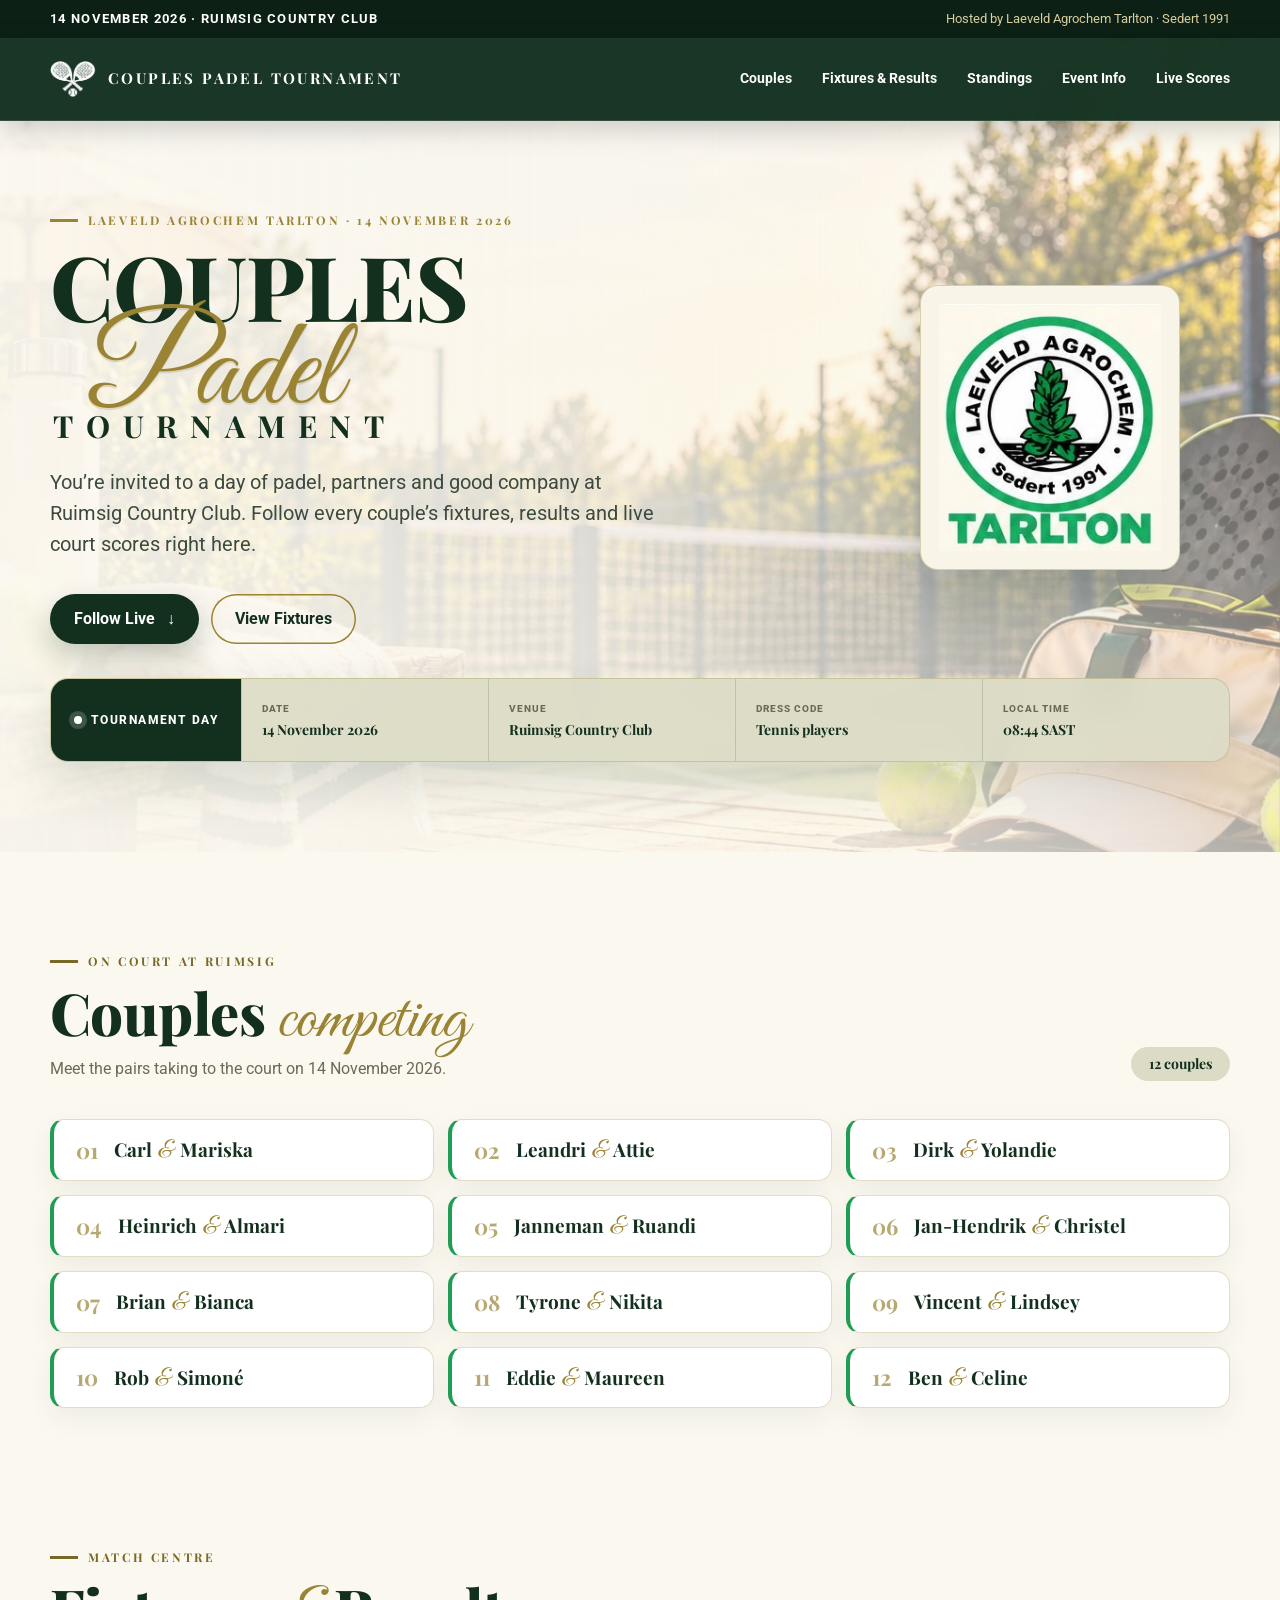
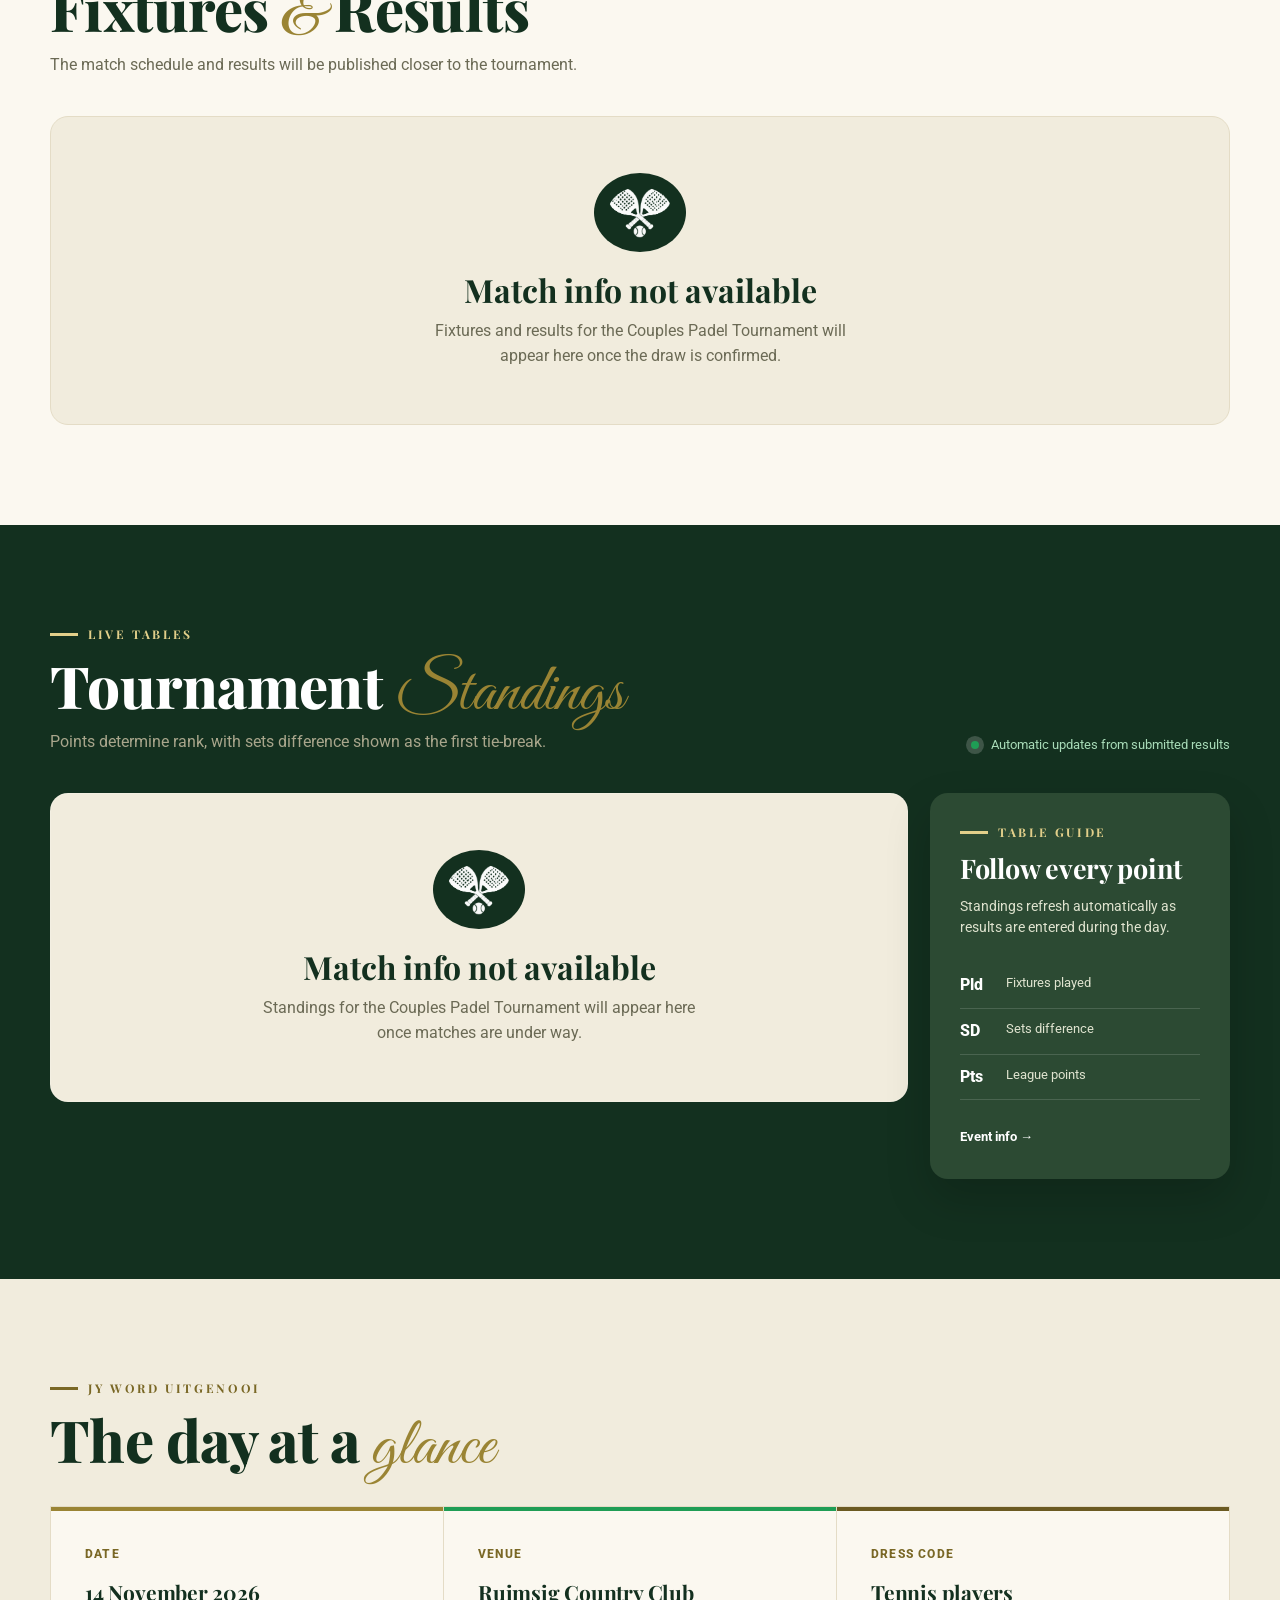
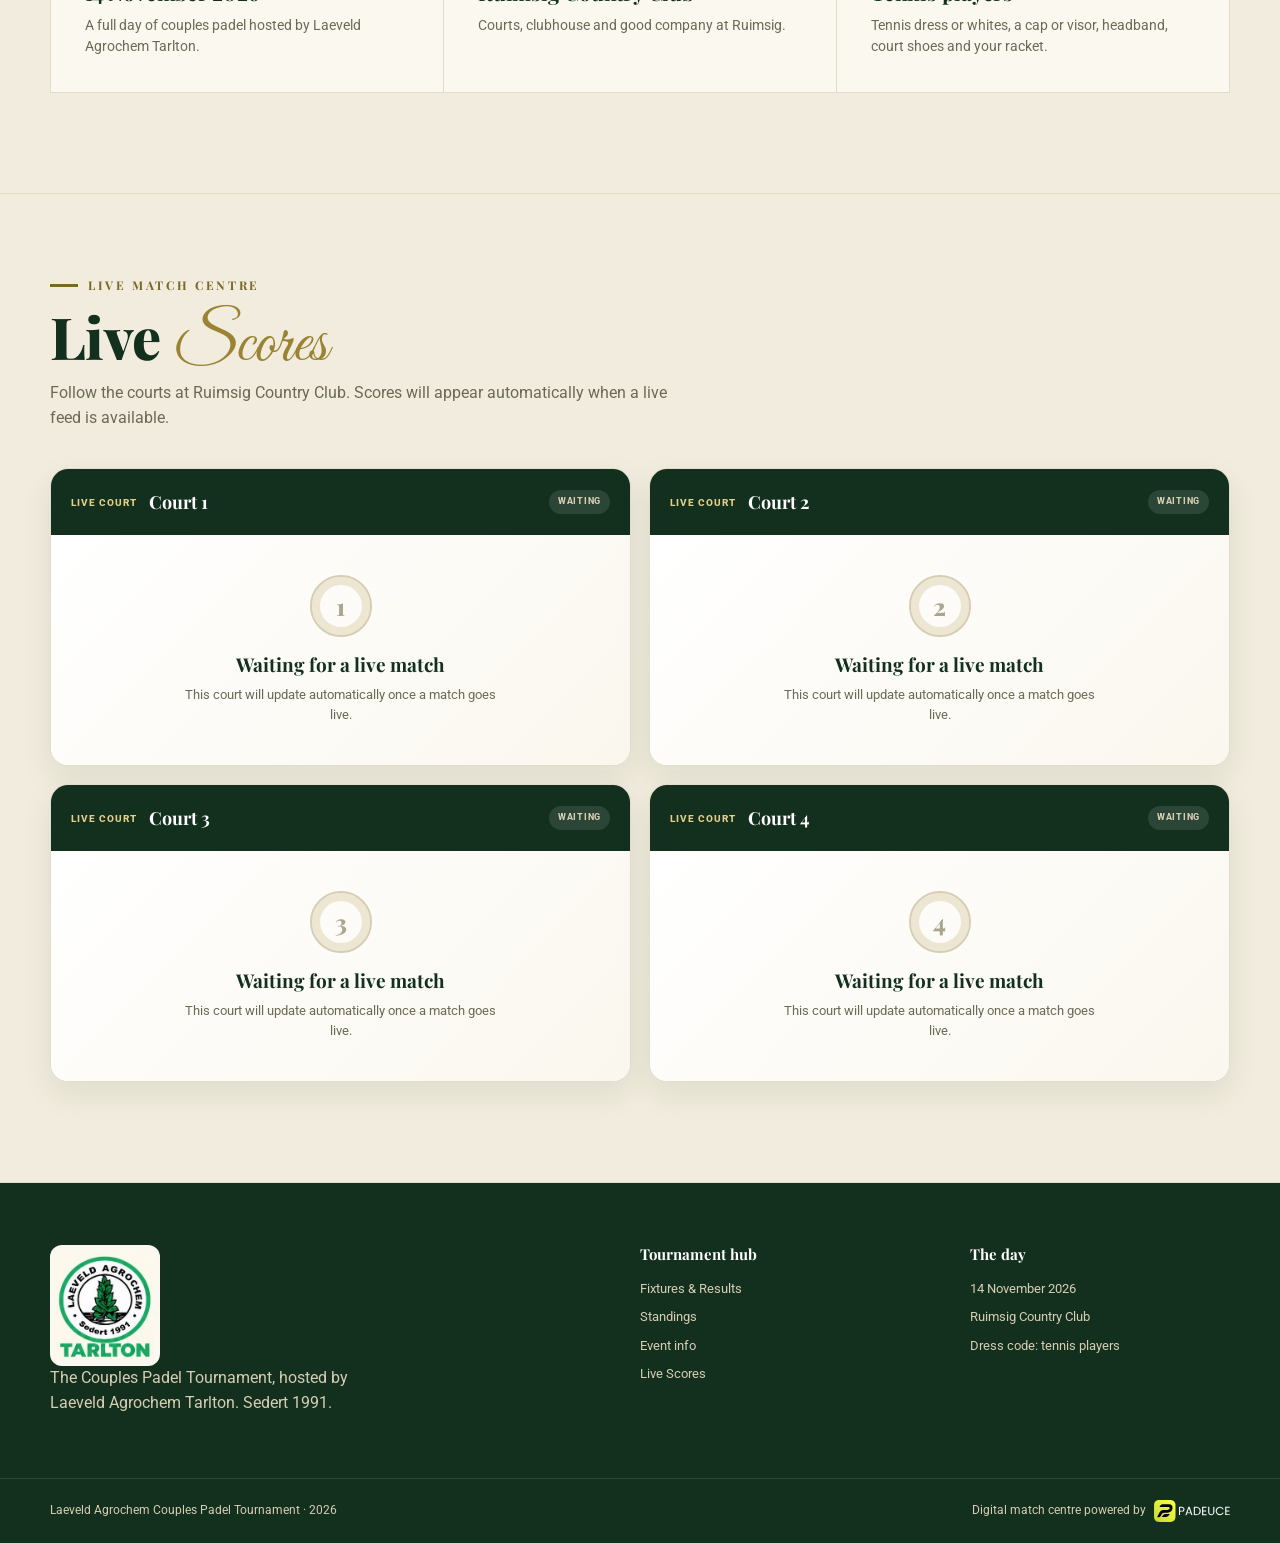
==== commit 2f29bebe: "Remove Google Analytics tag from previous site Co-Authored-By: Claude Opus 5.5 <noreply@anthropic.co" ====
--- a/index.html
+++ b/index.html
@@ -1,15 +1,6 @@
 <!doctype html>
 <html lang="en-ZA">
 <head>
-  <!-- Google tag (gtag.js) -->
-  <script async src="https://www.googletagmanager.com/gtag/js?id=G-9QVT31P1H3"></script>
-  <script>
-    window.dataLayer = window.dataLayer || [];
-    function gtag(){dataLayer.push(arguments);}
-    gtag('js', new Date());
-
-    gtag('config', 'G-9QVT31P1H3');
-  </script>
   <meta charset="utf-8">
   <meta name="viewport" content="width=device-width, initial-scale=1">
   <title>Laeveld Agrochem Couples Padel Tournament | Powered by Padeuce</title>
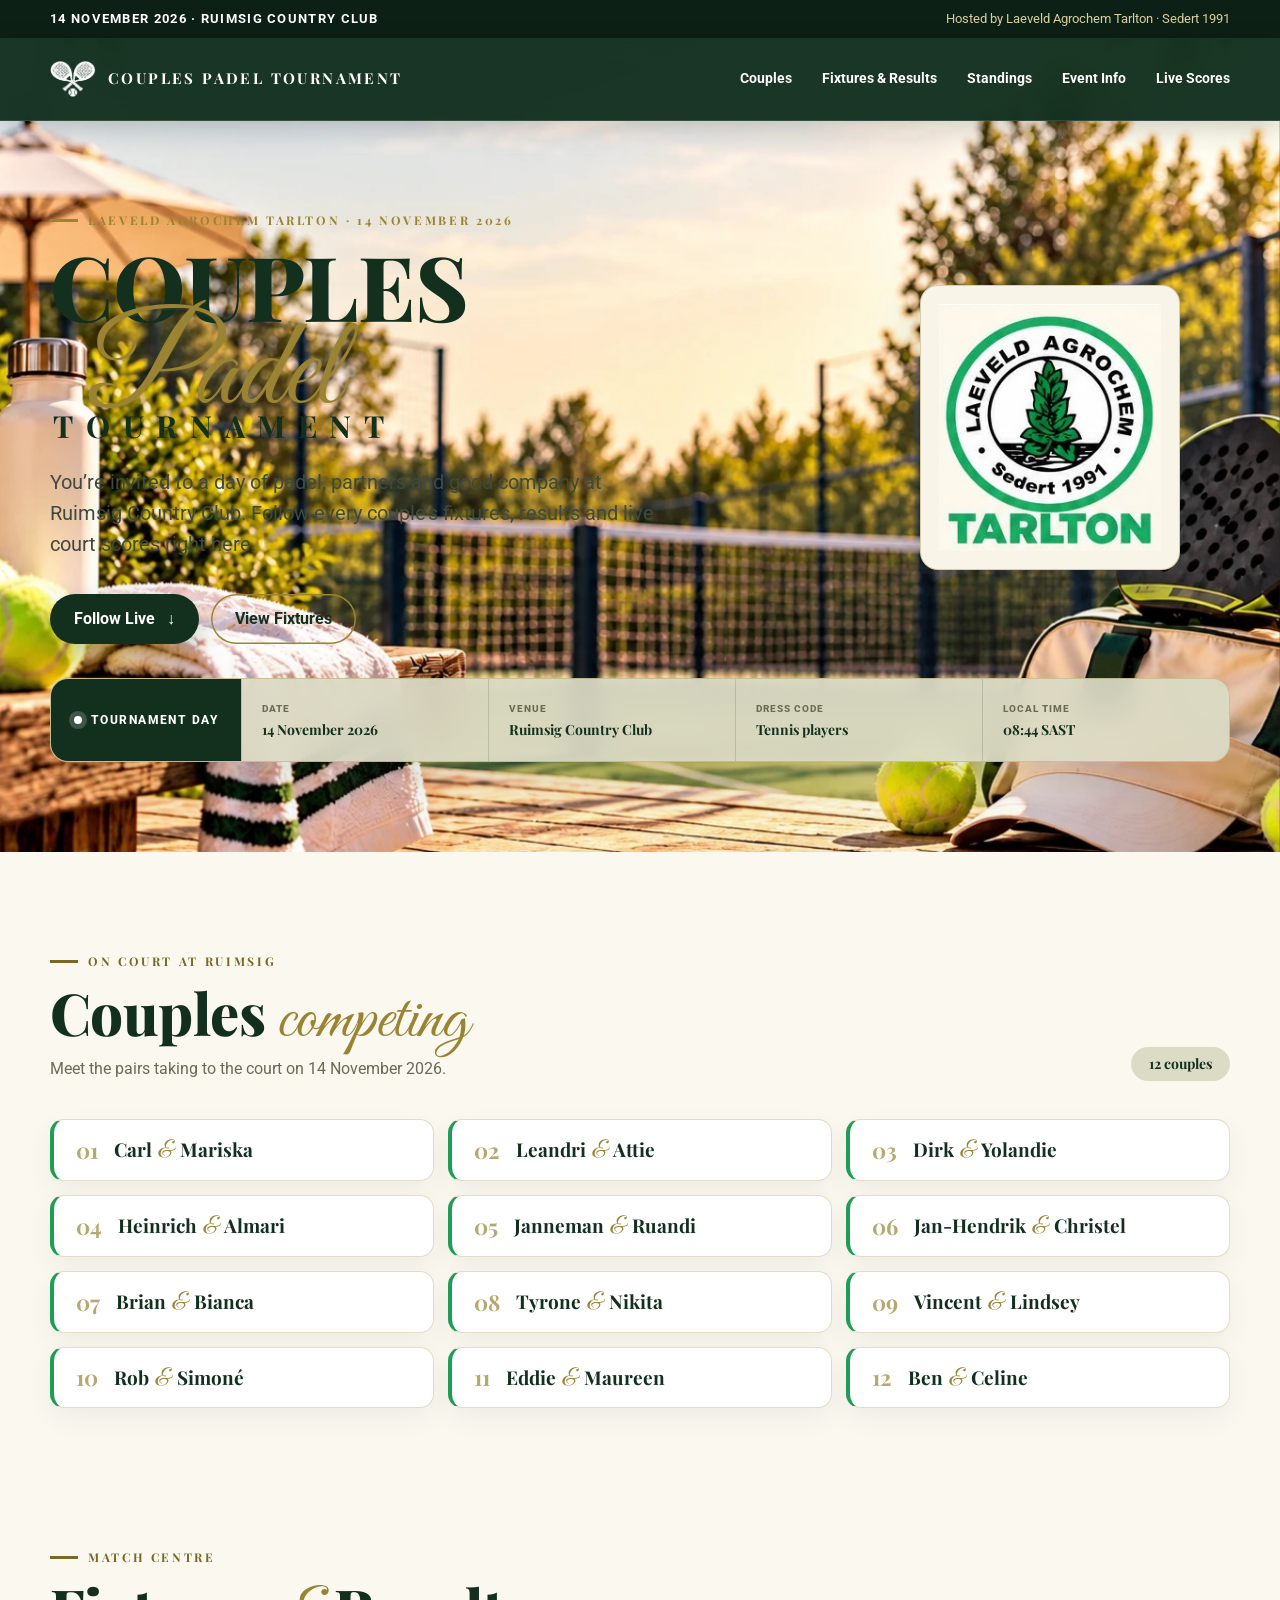
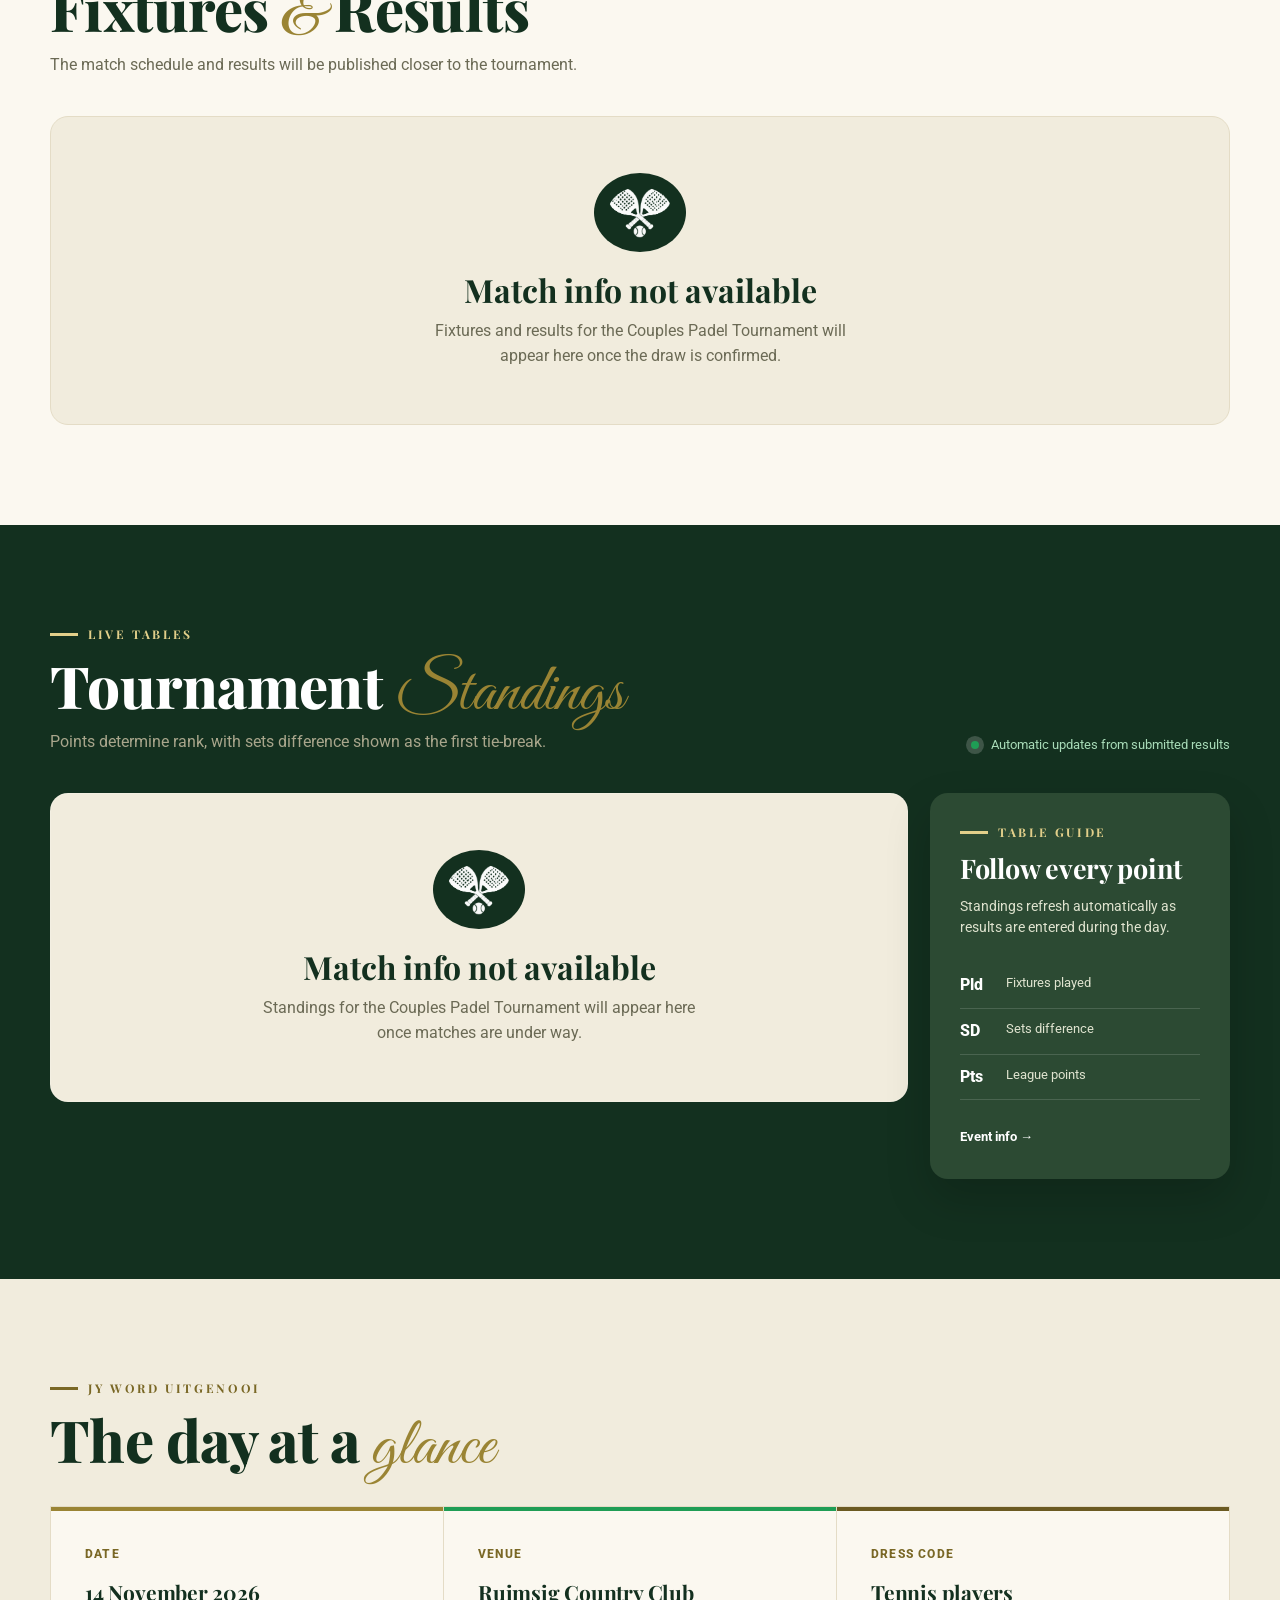
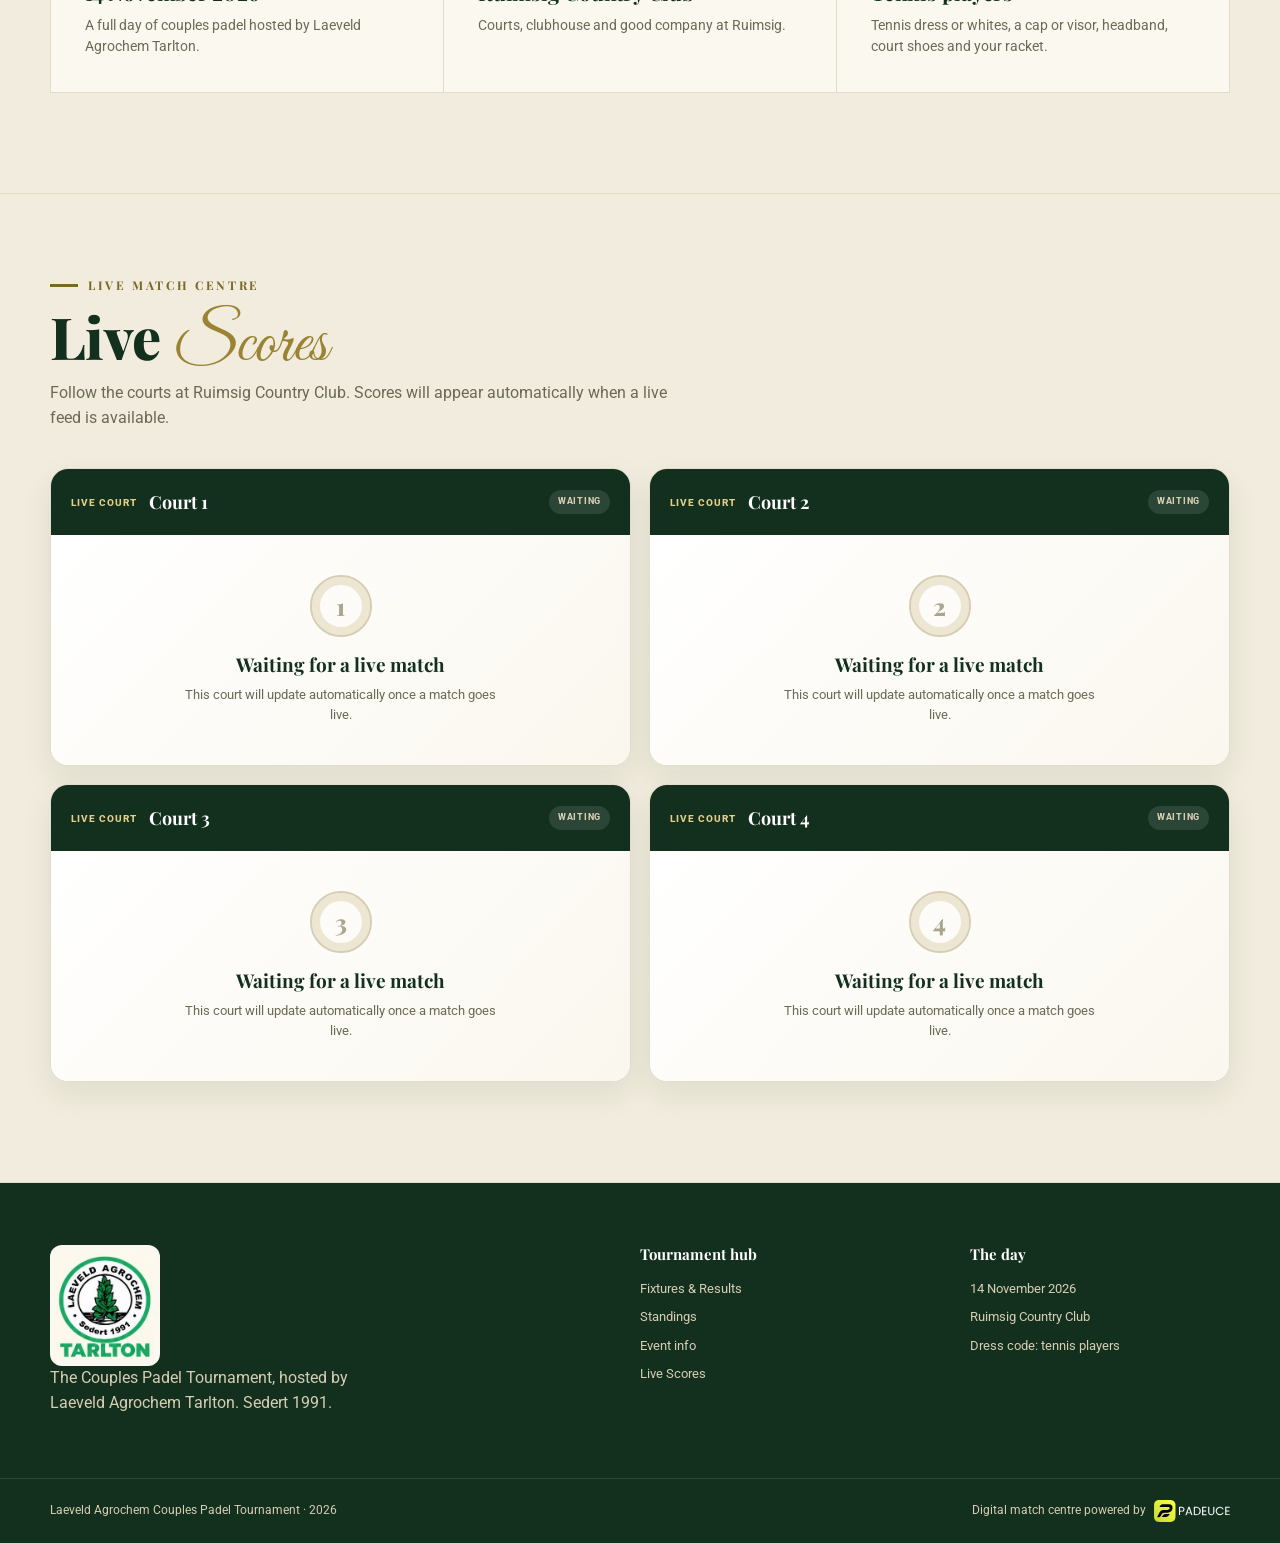
==== commit d58692d5: "Remove gradient overlay from hero Co-Authored-By: Claude Opus 5.5 <noreply@anthropic.com>" ====
--- a/index.html
+++ b/index.html
@@ -17,7 +17,7 @@
   <link href="https://fonts.googleapis.com/css2?family=Great+Vibes&amp;family=Playfair+Display:wght@500;600;700;800&amp;family=Roboto:wght@400;500;600;700&amp;display=swap" rel="stylesheet">
   <link rel="preload" as="image" href="assets/images/laeveld-padel-hero.jpg">
   <link rel="stylesheet" href="css/reset.css">
-  <link rel="stylesheet" href="css/tennis-league.css?v=15">
+  <link rel="stylesheet" href="css/tennis-league.css?v=16">
 </head>
 <body>
   <a class="skip-link" href="#main-content">Skip to content</a>
--- a/css/tennis-league.css
+++ b/css/tennis-league.css
@@ -109,3 +109,4 @@
 .match-empty h3{margin:20px 0 0;color:var(--forest);font:700 clamp(24px,3vw,32px)/1.15 "Playfair Display",Georgia,serif}
 .match-empty p{max-width:460px;margin:10px 0 0;color:var(--muted)}
 .match-empty--standings{align-content:center;border-color:rgba(255,255,255,.14)}
+.hero__veil{display:none}
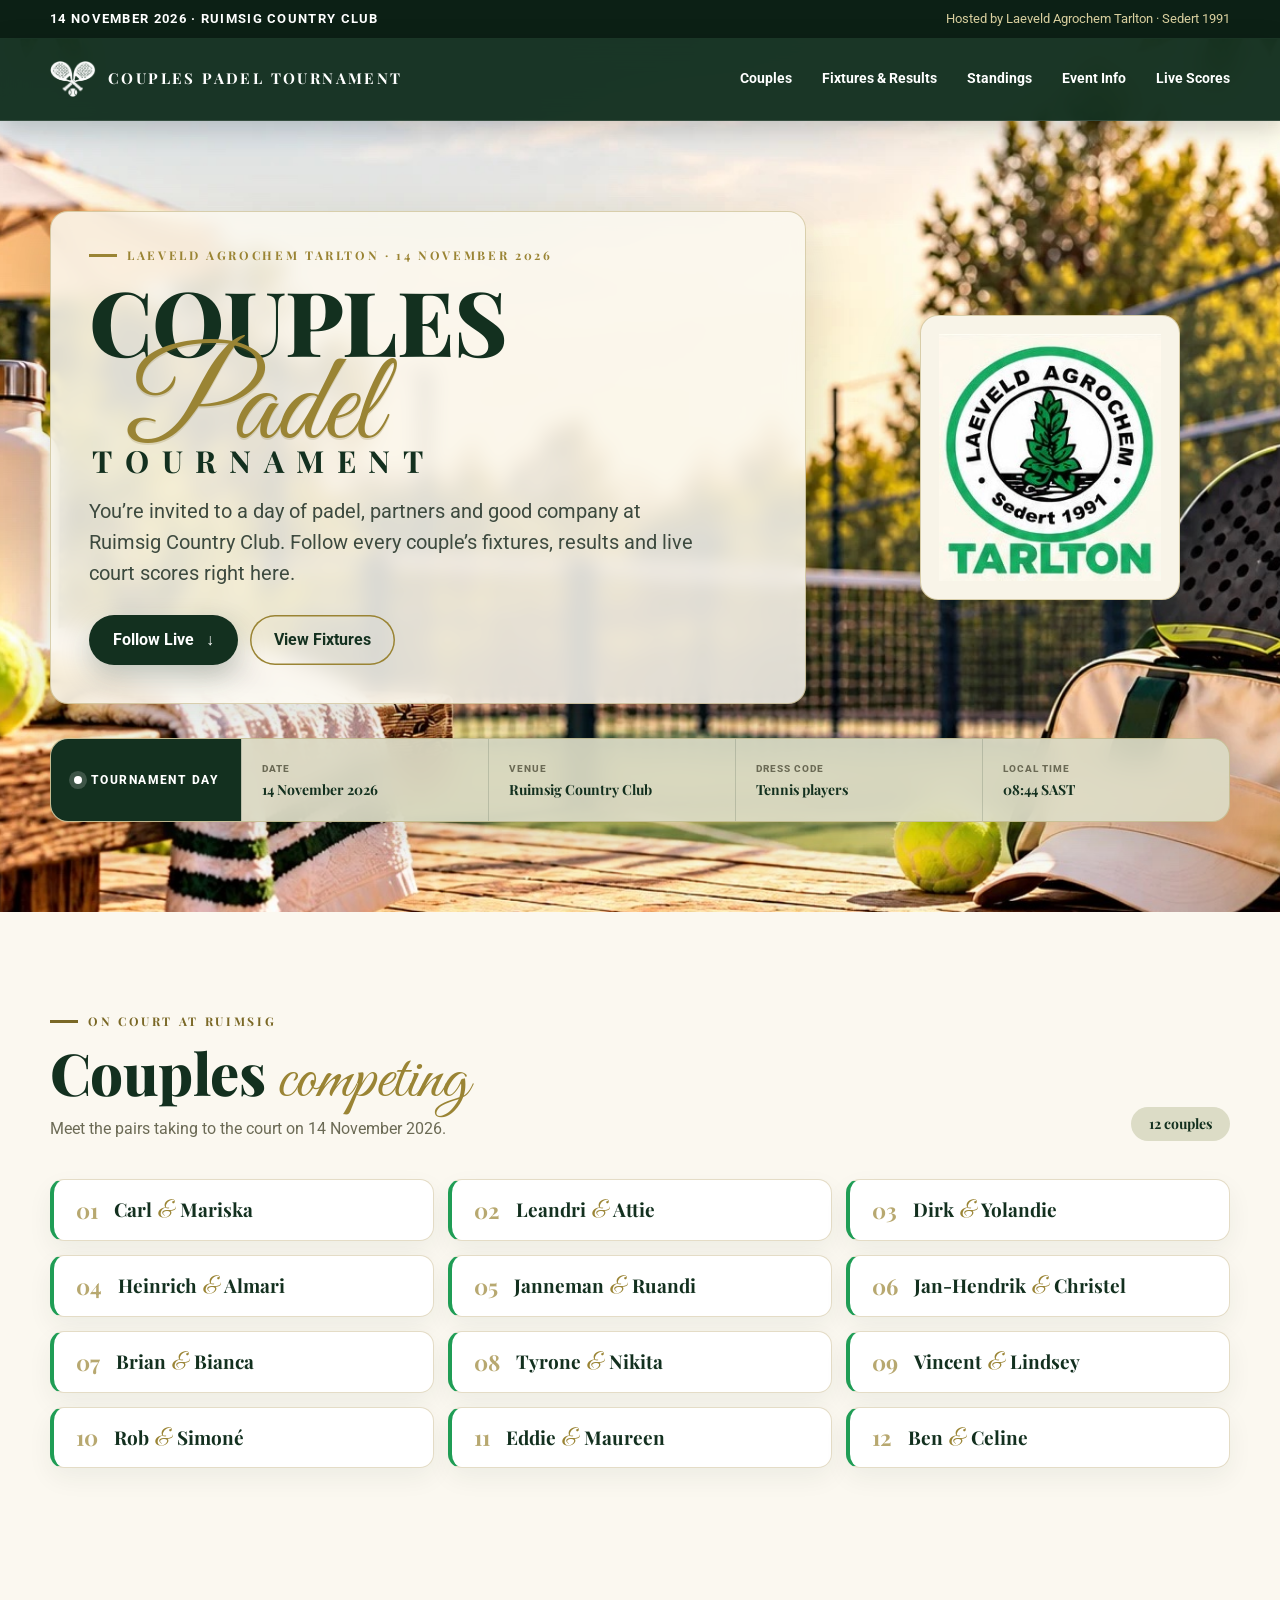
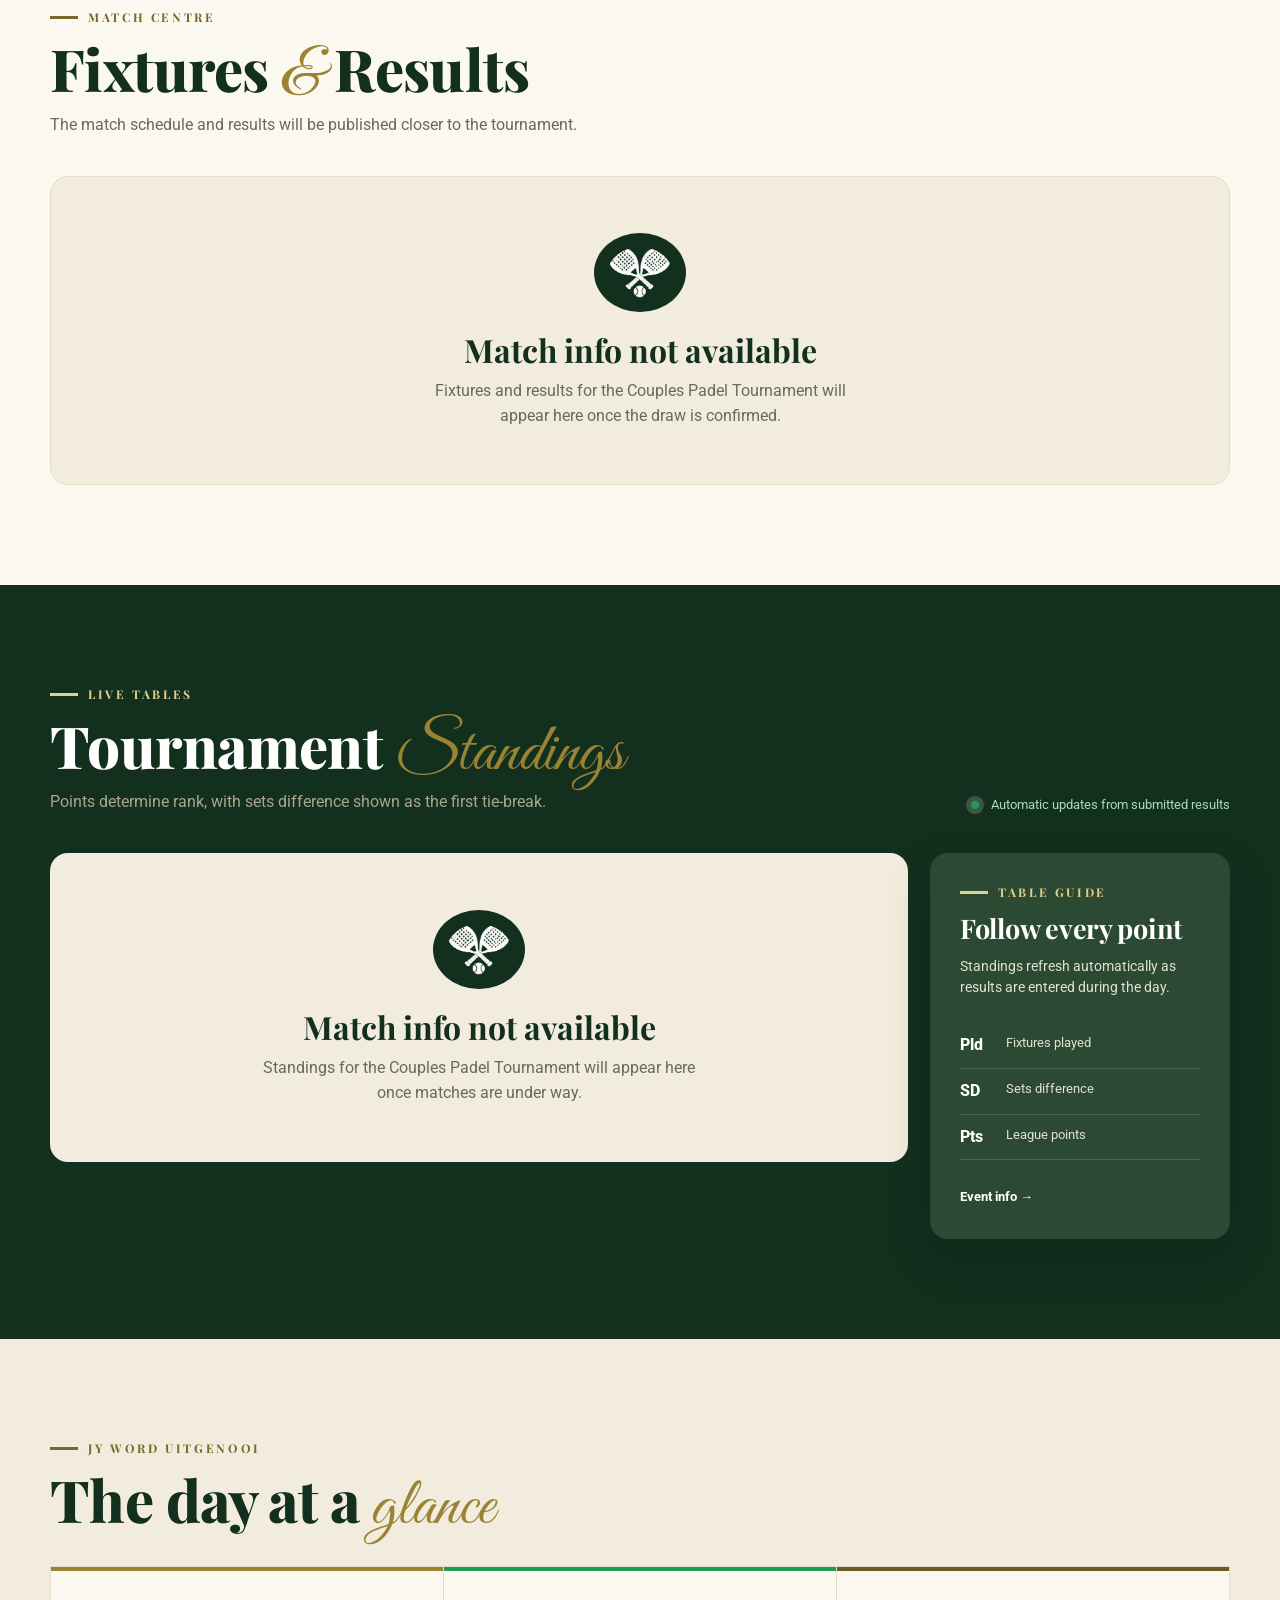
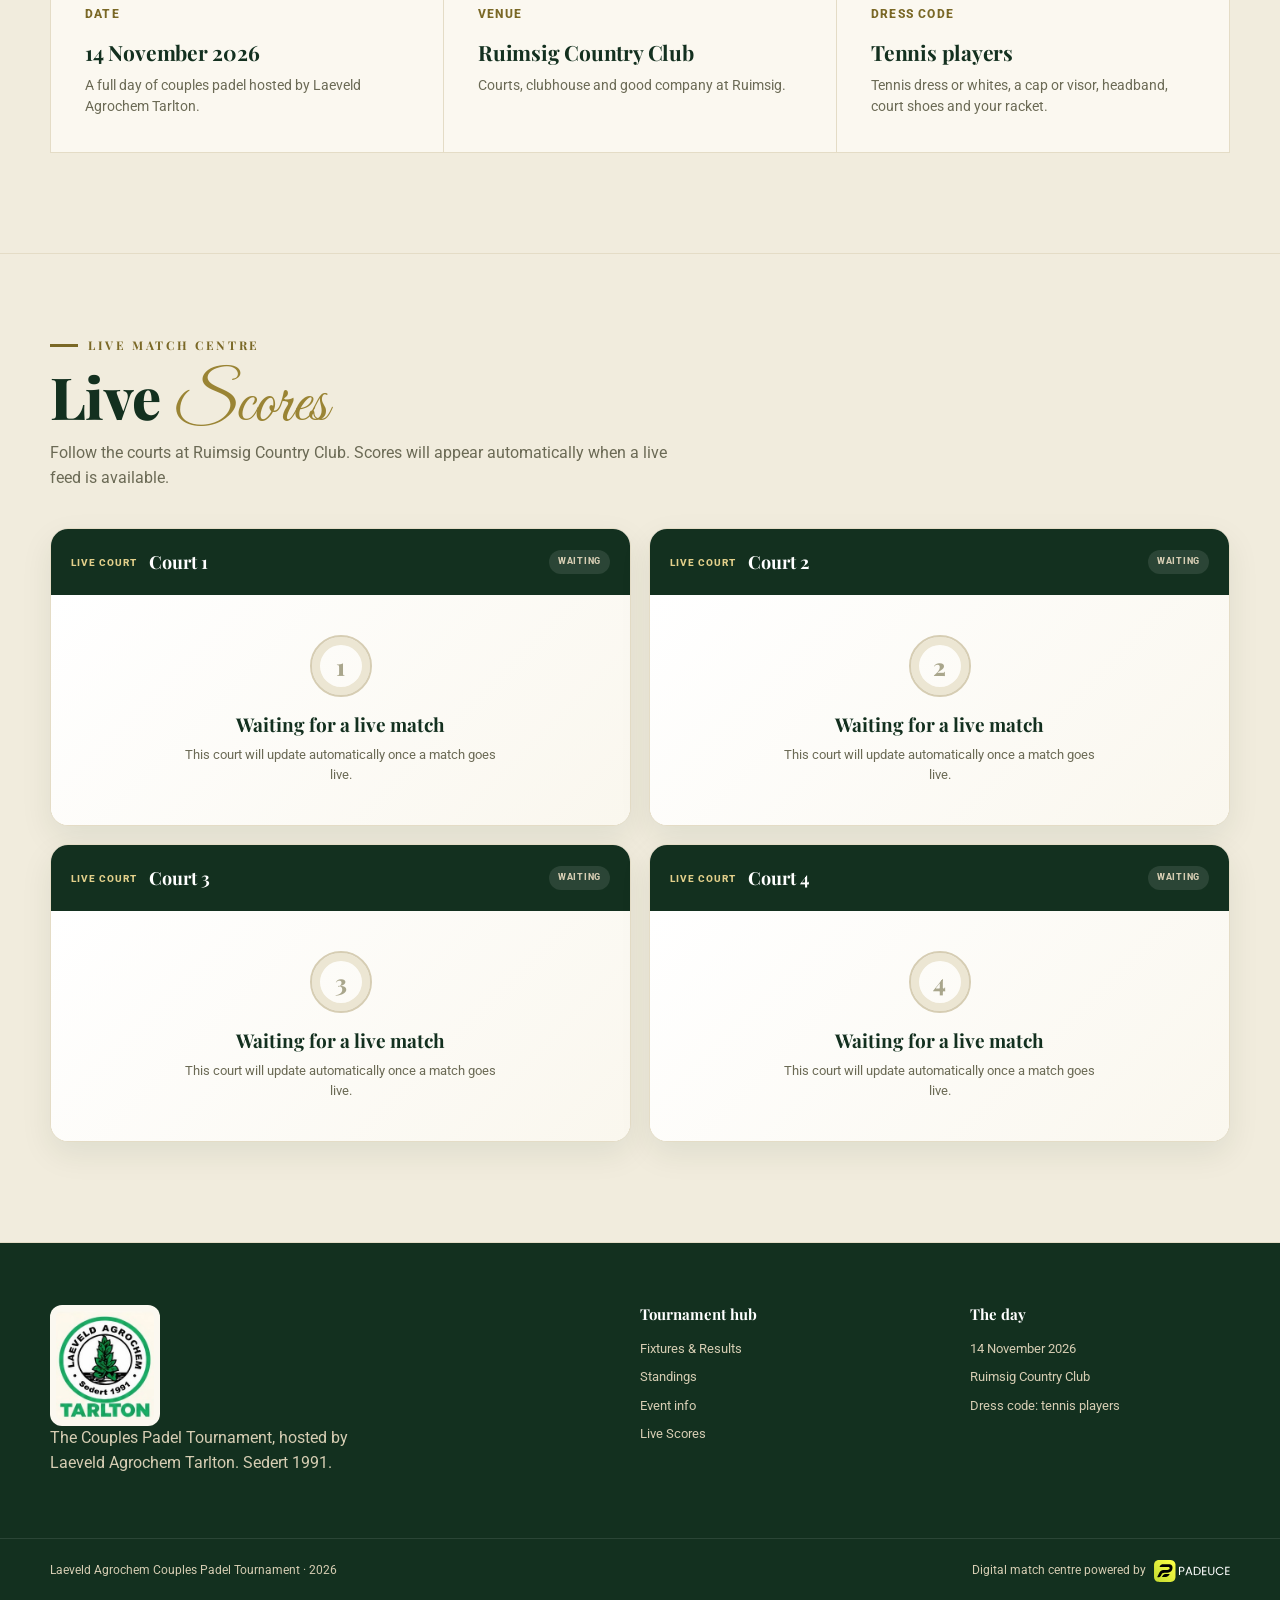
==== commit 60743110: "Add frosted cream card behind hero text for readability Co-Authored-By: Claude Opus 5.5 <noreply@ant" ====
--- a/index.html
+++ b/index.html
@@ -17,7 +17,7 @@
   <link href="https://fonts.googleapis.com/css2?family=Great+Vibes&amp;family=Playfair+Display:wght@500;600;700;800&amp;family=Roboto:wght@400;500;600;700&amp;display=swap" rel="stylesheet">
   <link rel="preload" as="image" href="assets/images/laeveld-padel-hero.jpg">
   <link rel="stylesheet" href="css/reset.css">
-  <link rel="stylesheet" href="css/tennis-league.css?v=16">
+  <link rel="stylesheet" href="css/tennis-league.css?v=17">
 </head>
 <body>
   <a class="skip-link" href="#main-content">Skip to content</a>
--- a/css/tennis-league.css
+++ b/css/tennis-league.css
@@ -110,3 +110,7 @@
 .match-empty p{max-width:460px;margin:10px 0 0;color:var(--muted)}
 .match-empty--standings{align-content:center;border-color:rgba(255,255,255,.14)}
 .hero__veil{display:none}
+.hero__copy{padding:34px 38px 38px;border:1px solid rgba(154,132,52,.35);border-radius:var(--radius);background:rgba(251,248,240,.86);box-shadow:0 20px 50px rgba(19,48,31,.14);-webkit-backdrop-filter:blur(10px);backdrop-filter:blur(10px)}
+.hero__copy .hero__intro{margin-top:20px}
+.hero__copy .button-row{margin-top:26px}
+@media(max-width:760px){.hero__copy{padding:24px 20px 26px}}
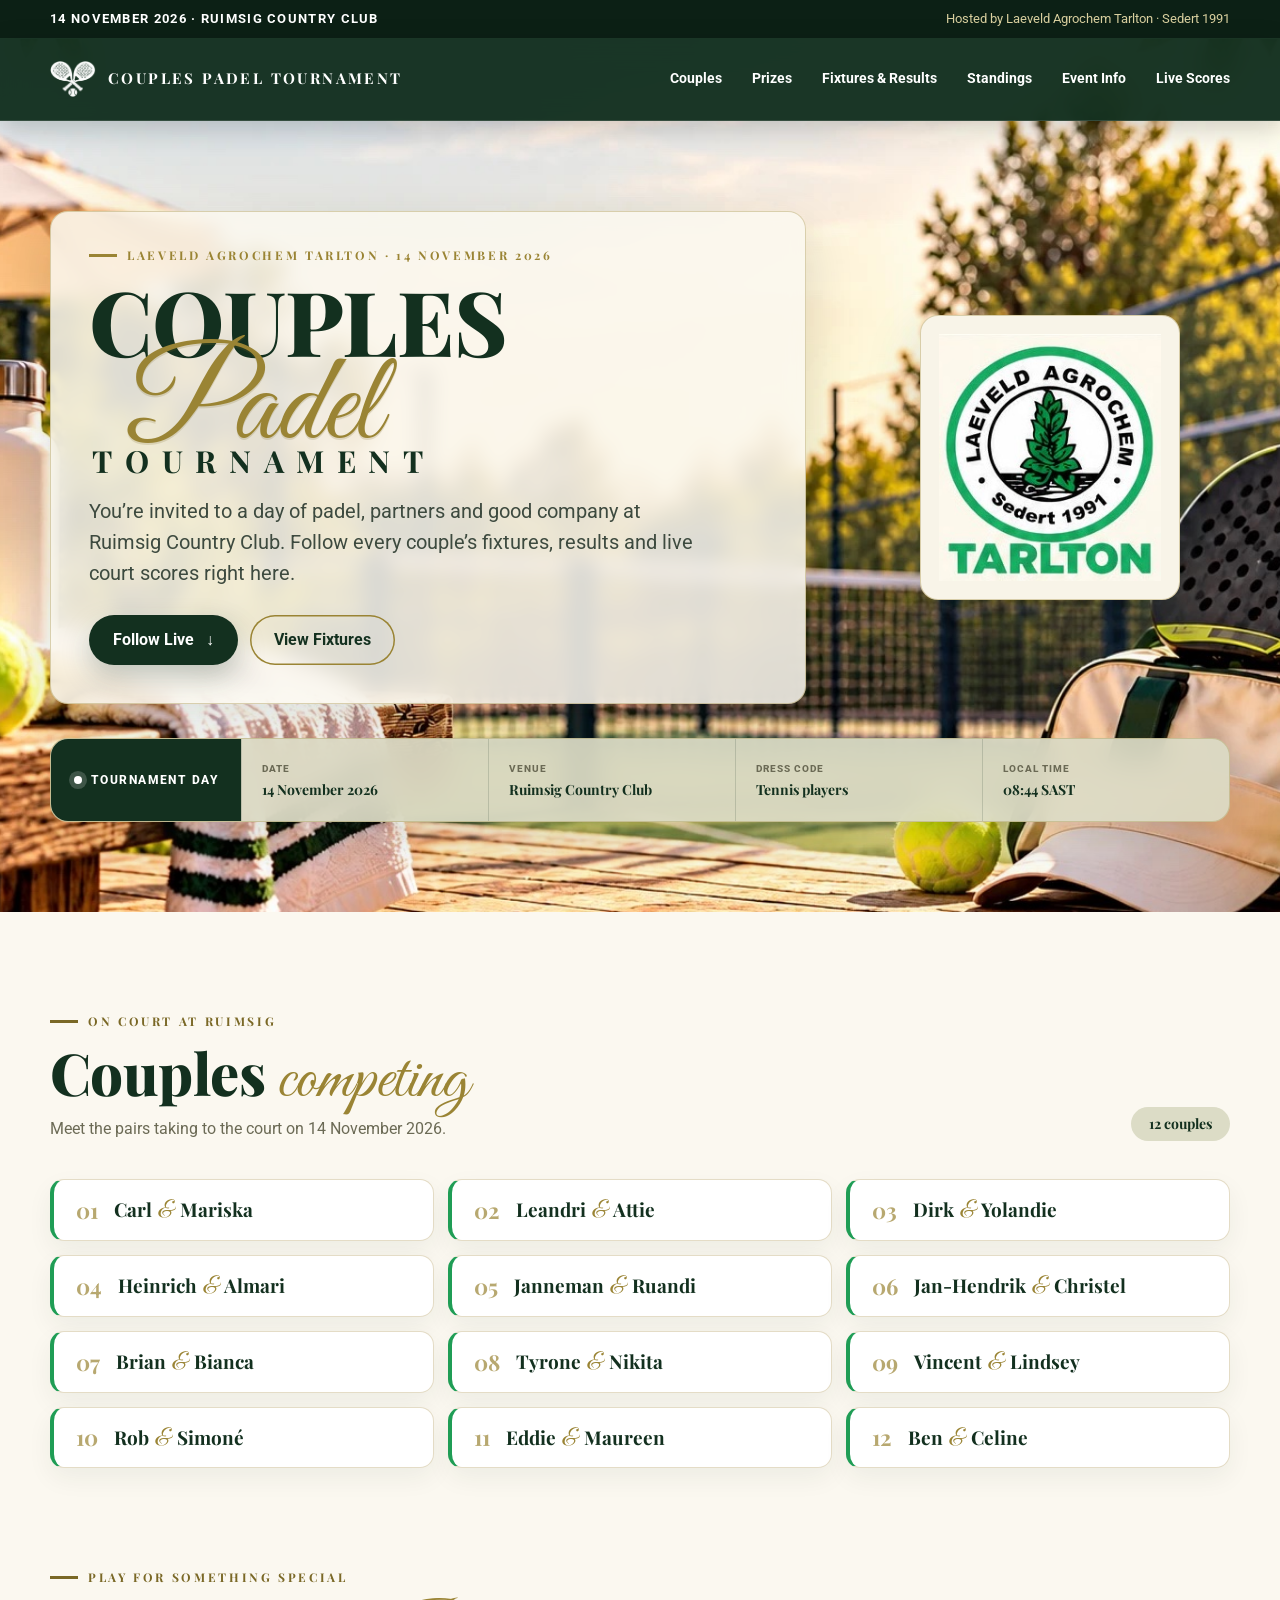
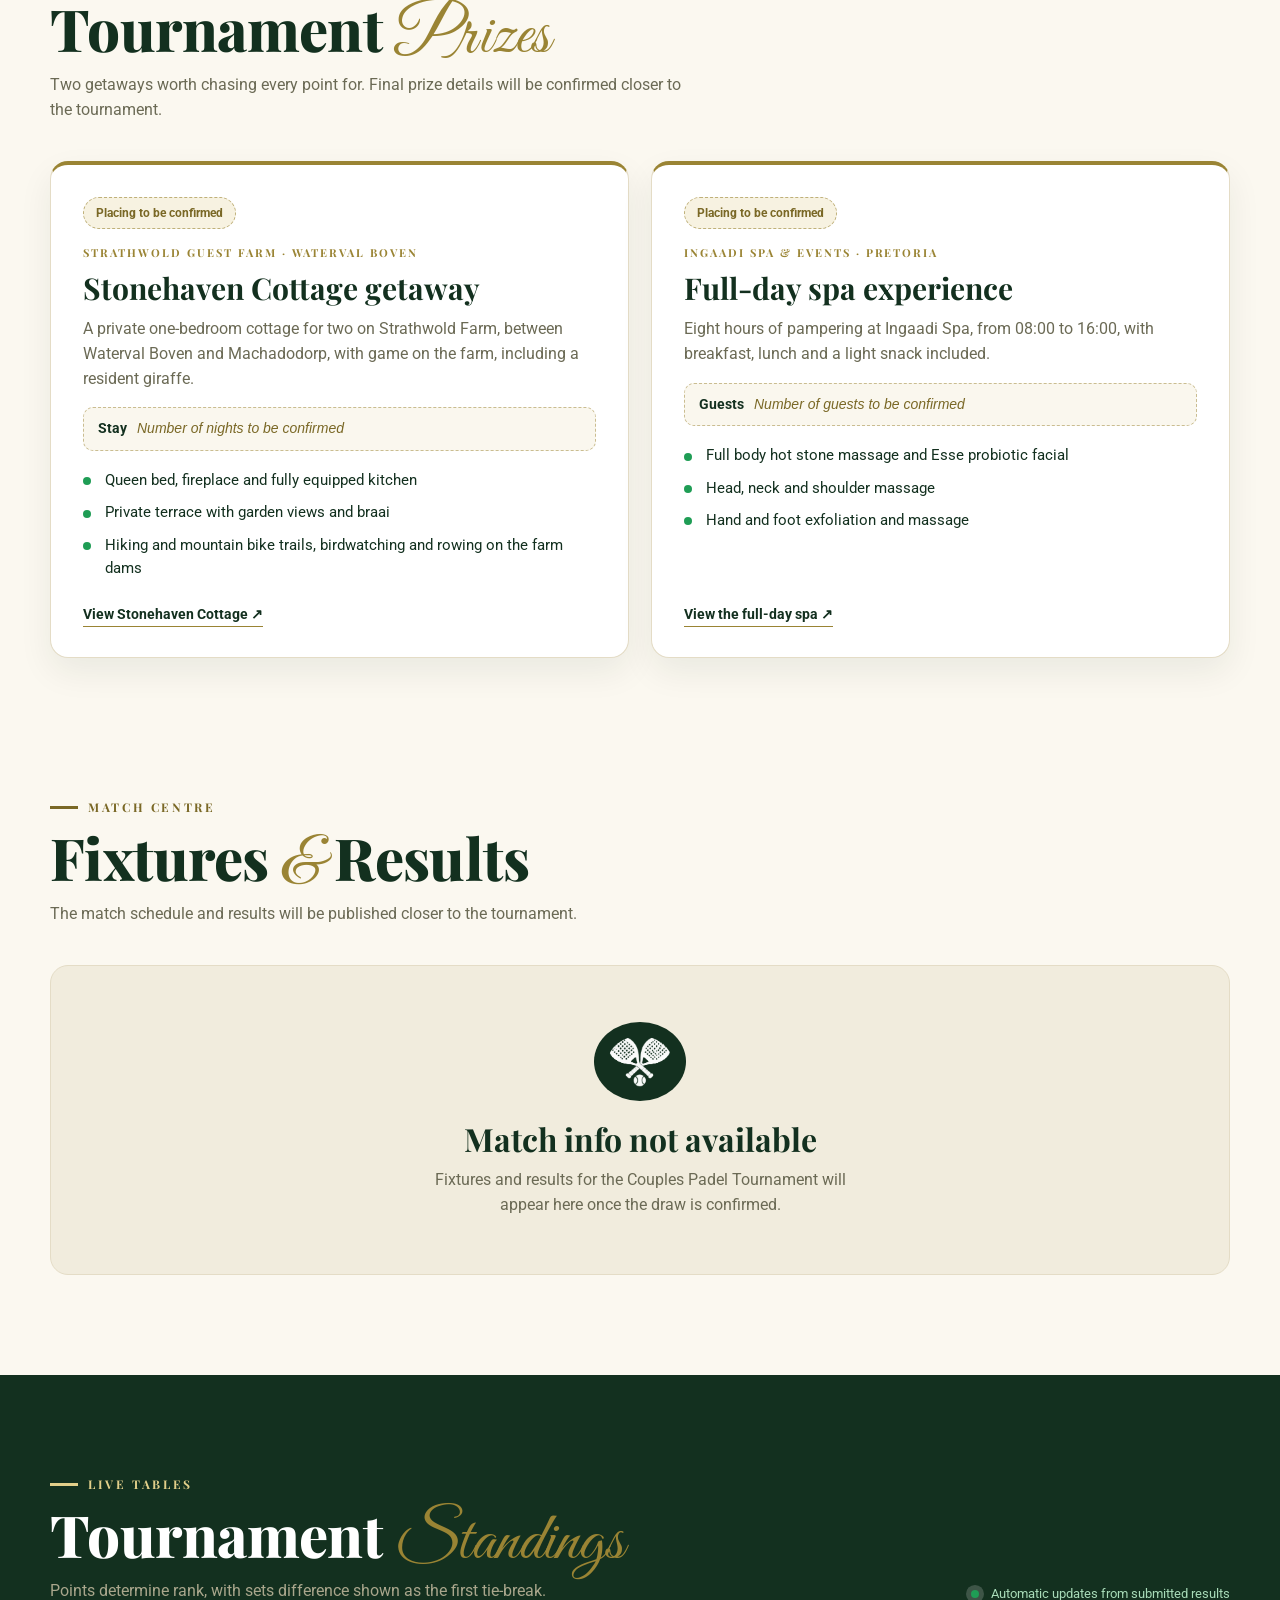
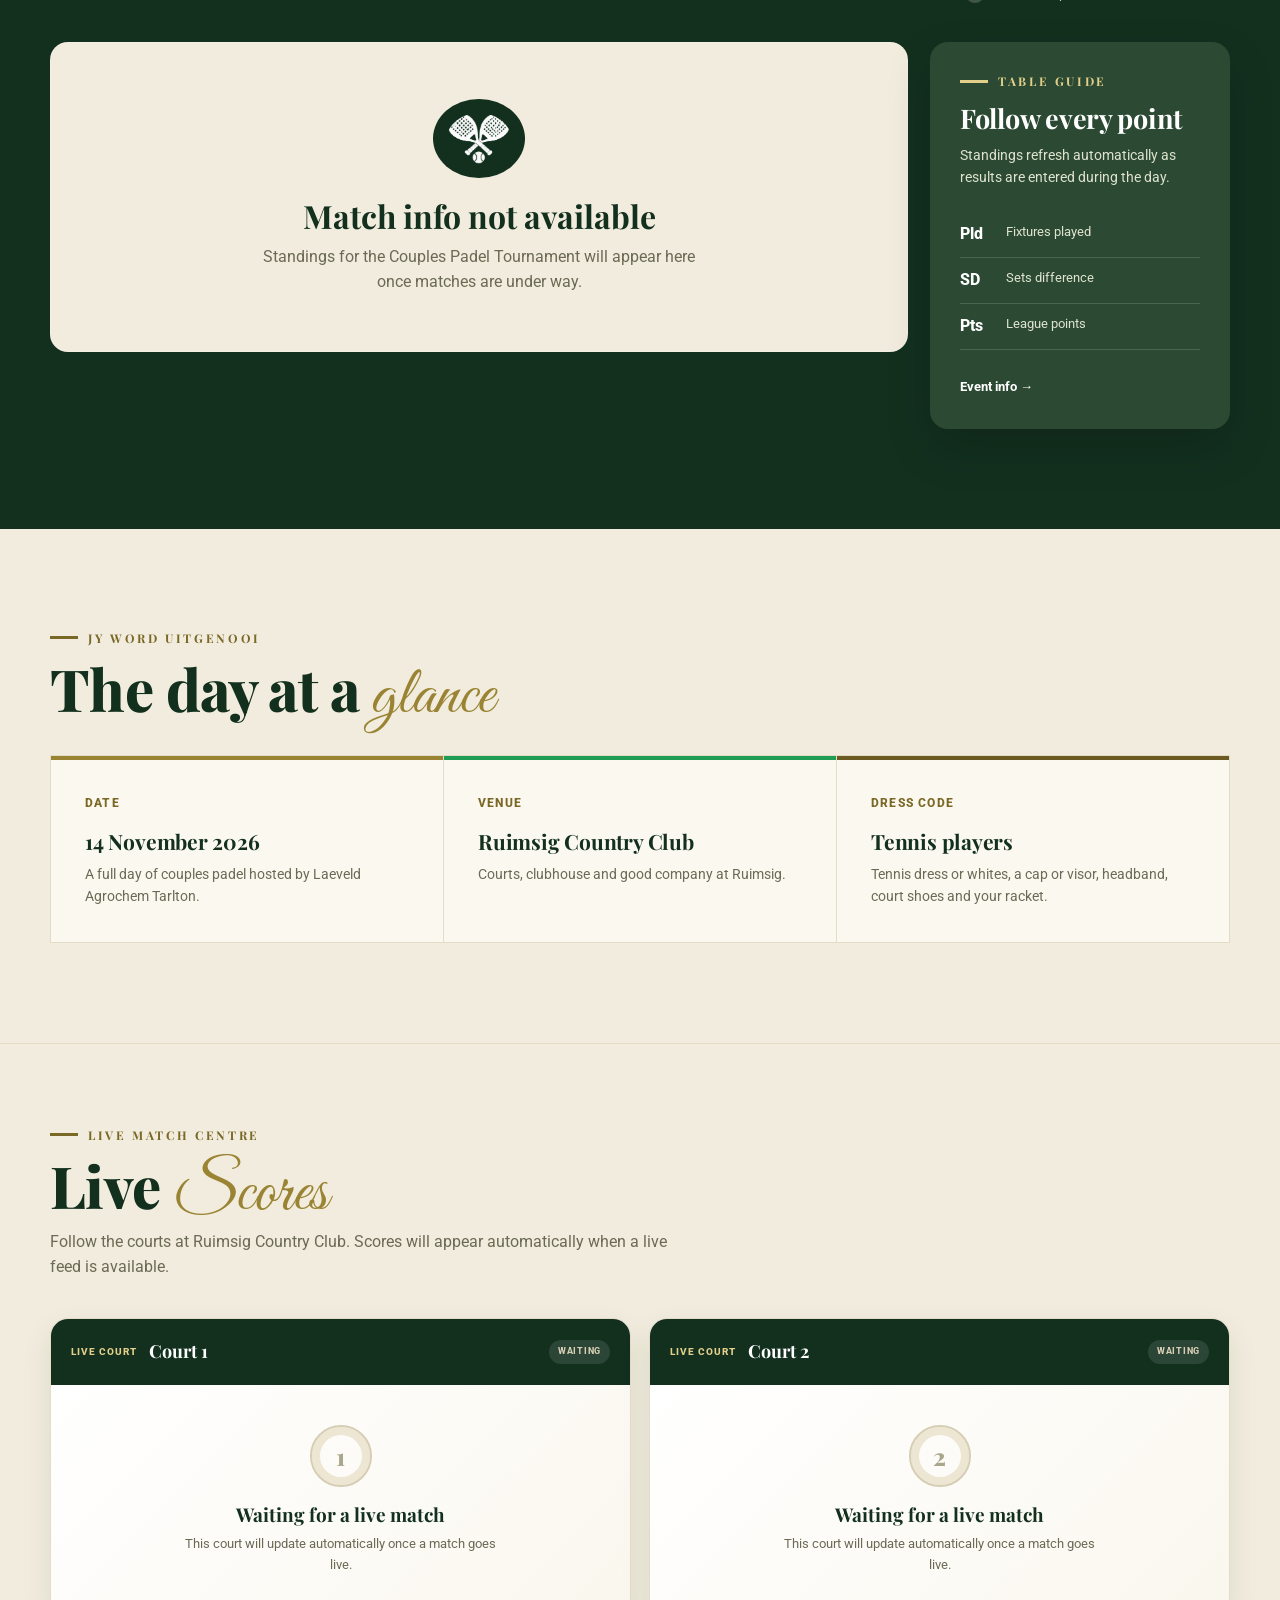
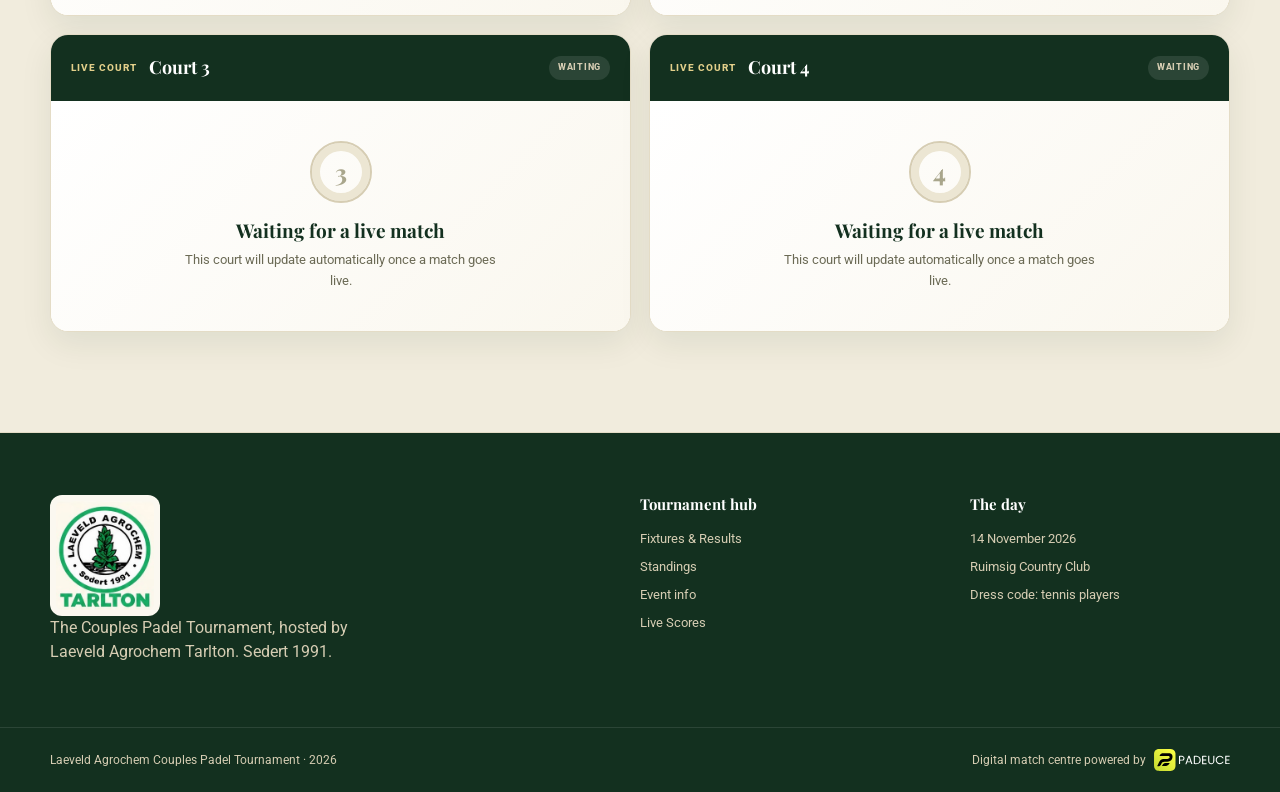
==== commit 26b62431: "Add Prizes section with placeholders for unconfirmed details Co-Authored-By: Claude Opus 5.5 <norepl" ====
--- a/index.html
+++ b/index.html
@@ -17,7 +17,7 @@
   <link href="https://fonts.googleapis.com/css2?family=Great+Vibes&amp;family=Playfair+Display:wght@500;600;700;800&amp;family=Roboto:wght@400;500;600;700&amp;display=swap" rel="stylesheet">
   <link rel="preload" as="image" href="assets/images/laeveld-padel-hero.jpg">
   <link rel="stylesheet" href="css/reset.css">
-  <link rel="stylesheet" href="css/tennis-league.css?v=17">
+  <link rel="stylesheet" href="css/tennis-league.css?v=19">
 </head>
 <body>
   <a class="skip-link" href="#main-content">Skip to content</a>
@@ -34,12 +34,12 @@
         <b class="brand__name">Couples Padel Tournament</b>
       </a>
       <nav class="site-nav" aria-label="Primary navigation">
-        <a href="#clubs" hidden>Clubs</a><a href="#couples">Couples</a><a href="#fixtures">Fixtures &amp; Results</a><a href="#standings">Standings</a><a href="#league-info">Event Info</a><a href="#live-scores">Live Scores</a>
+        <a href="#clubs" hidden>Clubs</a><a href="#couples">Couples</a><a href="#prizes">Prizes</a><a href="#fixtures">Fixtures &amp; Results</a><a href="#standings">Standings</a><a href="#league-info">Event Info</a><a href="#live-scores">Live Scores</a>
       </nav>
       <button class="menu-toggle" type="button" aria-expanded="false" aria-controls="mobile-nav" data-menu-toggle><span></span><span></span><span></span><b>Menu</b></button>
     </div>
     <nav class="mobile-nav" id="mobile-nav" aria-label="Mobile navigation" hidden data-mobile-nav>
-      <a href="#clubs" hidden>Clubs</a><a href="#couples">Couples</a><a href="#fixtures">Fixtures &amp; Results</a><a href="#standings">Standings</a><a href="#league-info">Event Info</a><a href="#live-scores">Live Scores</a>
+      <a href="#clubs" hidden>Clubs</a><a href="#couples">Couples</a><a href="#prizes">Prizes</a><a href="#fixtures">Fixtures &amp; Results</a><a href="#standings">Standings</a><a href="#league-info">Event Info</a><a href="#live-scores">Live Scores</a>
     </nav>
   </header>
   <main id="main-content">
@@ -69,6 +69,31 @@
       <div class="container">
         <div class="section-heading"><div><p class="eyebrow"><span></span> On court at Ruimsig</p><h2 id="couples-title">Couples <em>competing</em></h2><p>Meet the pairs taking to the court on 14 November 2026.</p></div><b class="couples__count">12 couples</b></div>
         <ol class="couples-list"><li><span>01</span><b>Carl <em>&amp;</em> Mariska</b></li><li><span>02</span><b>Leandri <em>&amp;</em> Attie</b></li><li><span>03</span><b>Dirk <em>&amp;</em> Yolandie</b></li><li><span>04</span><b>Heinrich <em>&amp;</em> Almari</b></li><li><span>05</span><b>Janneman <em>&amp;</em> Ruandi</b></li><li><span>06</span><b>Jan-Hendrik <em>&amp;</em> Christel</b></li><li><span>07</span><b>Brian <em>&amp;</em> Bianca</b></li><li><span>08</span><b>Tyrone <em>&amp;</em> Nikita</b></li><li><span>09</span><b>Vincent <em>&amp;</em> Lindsey</b></li><li><span>10</span><b>Rob <em>&amp;</em> Simoné</b></li><li><span>11</span><b>Eddie <em>&amp;</em> Maureen</b></li><li><span>12</span><b>Ben <em>&amp;</em> Celine</b></li></ol>
+      </div>
+    </section>
+    <section class="section prizes" id="prizes" aria-labelledby="prizes-title">
+      <div class="container">
+        <div class="section-heading"><div><p class="eyebrow"><span></span> Play for something special</p><h2 id="prizes-title">Tournament <em>Prizes</em></h2><p>Two getaways worth chasing every point for. Final prize details will be confirmed closer to the tournament.</p></div></div>
+        <div class="prize-grid">
+          <article class="prize-card">
+            <span class="prize-card__place">Placing to be confirmed</span>
+            <p class="prize-card__kicker">Strathwold Guest Farm · Waterval Boven</p>
+            <h3>Stonehaven Cottage getaway</h3>
+            <p>A private one-bedroom cottage for two on Strathwold Farm, between Waterval Boven and Machadodorp, with game on the farm, including a resident giraffe.</p>
+            <dl class="prize-card__details"><div><dt>Stay</dt><dd>Number of nights to be confirmed</dd></div></dl>
+            <ul><li>Queen bed, fireplace and fully equipped kitchen</li><li>Private terrace with garden views and braai</li><li>Hiking and mountain bike trails, birdwatching and rowing on the farm dams</li></ul>
+            <a class="prize-card__link" href="https://strathwold.com/accommodation/stonehaven/" target="_blank" rel="noopener">View Stonehaven Cottage <span aria-hidden="true">↗</span></a>
+          </article>
+          <article class="prize-card">
+            <span class="prize-card__place">Placing to be confirmed</span>
+            <p class="prize-card__kicker">Ingaadi Spa &amp; Events · Pretoria</p>
+            <h3>Full-day spa experience</h3>
+            <p>Eight hours of pampering at Ingaadi Spa, from 08:00 to 16:00, with breakfast, lunch and a light snack included.</p>
+            <dl class="prize-card__details"><div><dt>Guests</dt><dd>Number of guests to be confirmed</dd></div></dl>
+            <ul><li>Full body hot stone massage and Esse probiotic facial</li><li>Head, neck and shoulder massage</li><li>Hand and foot exfoliation and massage</li></ul>
+            <a class="prize-card__link" href="https://ingaadi.co.za/spa/full-day-spa/" target="_blank" rel="noopener">View the full-day spa <span aria-hidden="true">↗</span></a>
+          </article>
+        </div>
       </div>
     </section>
     <section class="club-carousel" id="clubs" aria-labelledby="competing-clubs-title" hidden>
--- a/css/tennis-league.css
+++ b/css/tennis-league.css
@@ -114,3 +114,20 @@
 .hero__copy .hero__intro{margin-top:20px}
 .hero__copy .button-row{margin-top:26px}
 @media(max-width:760px){.hero__copy{padding:24px 20px 26px}}
+.prizes{padding-top:60px;padding-bottom:40px}
+.prize-grid{display:grid;grid-template-columns:repeat(2,1fr);gap:22px}
+.prize-card{position:relative;padding:32px 32px 30px;display:flex;flex-direction:column;border:1px solid var(--line);border-top:4px solid var(--gold);border-radius:var(--radius);background:#fff;box-shadow:0 14px 34px rgba(19,48,31,.07)}
+.prize-card__kicker{margin:0;color:var(--gold);font:700 11px/1.4 "Playfair Display",Georgia,serif;text-transform:uppercase;letter-spacing:.18em}
+.prize-card h3{margin:10px 0 0;color:var(--forest);font:700 clamp(24px,2.6vw,30px)/1.15 "Playfair Display",Georgia,serif}
+.prize-card>p:not(.prize-card__kicker){margin:12px 0 0;color:var(--muted)}
+.prize-card ul{margin:18px 0 0;padding:0;list-style:none;display:grid;gap:9px}
+.prize-card li{position:relative;padding-left:22px;color:var(--forest);font-size:15px}
+.prize-card li:before{content:"";position:absolute;left:0;top:.55em;width:8px;height:8px;border-radius:50%;background:var(--laeveld)}
+.prize-card__link{margin-top:auto;padding-top:24px;align-self:flex-start;color:var(--forest);font-weight:700;font-size:14px;border-bottom:1.5px solid var(--gold)}
+.prize-card__link:hover{color:var(--gold)}
+@media(max-width:760px){.prize-grid{grid-template-columns:1fr}.prize-card{padding:26px 22px}}
+.prize-card__place{align-self:flex-start;margin-bottom:16px;padding:6px 12px;border:1px dashed rgba(154,132,52,.6);border-radius:50px;color:#7a6826;background:#f7f2e1;font-size:12px;font-weight:700}
+.prize-card__details{margin:16px 0 0}
+.prize-card__details div{display:flex;gap:10px;padding:10px 14px;border:1px dashed rgba(154,132,52,.5);border-radius:10px;background:#faf7ee;font-size:14px}
+.prize-card__details dt{color:var(--forest);font-weight:700}
+.prize-card__details dd{margin:0;color:#7a6826;font-style:italic}
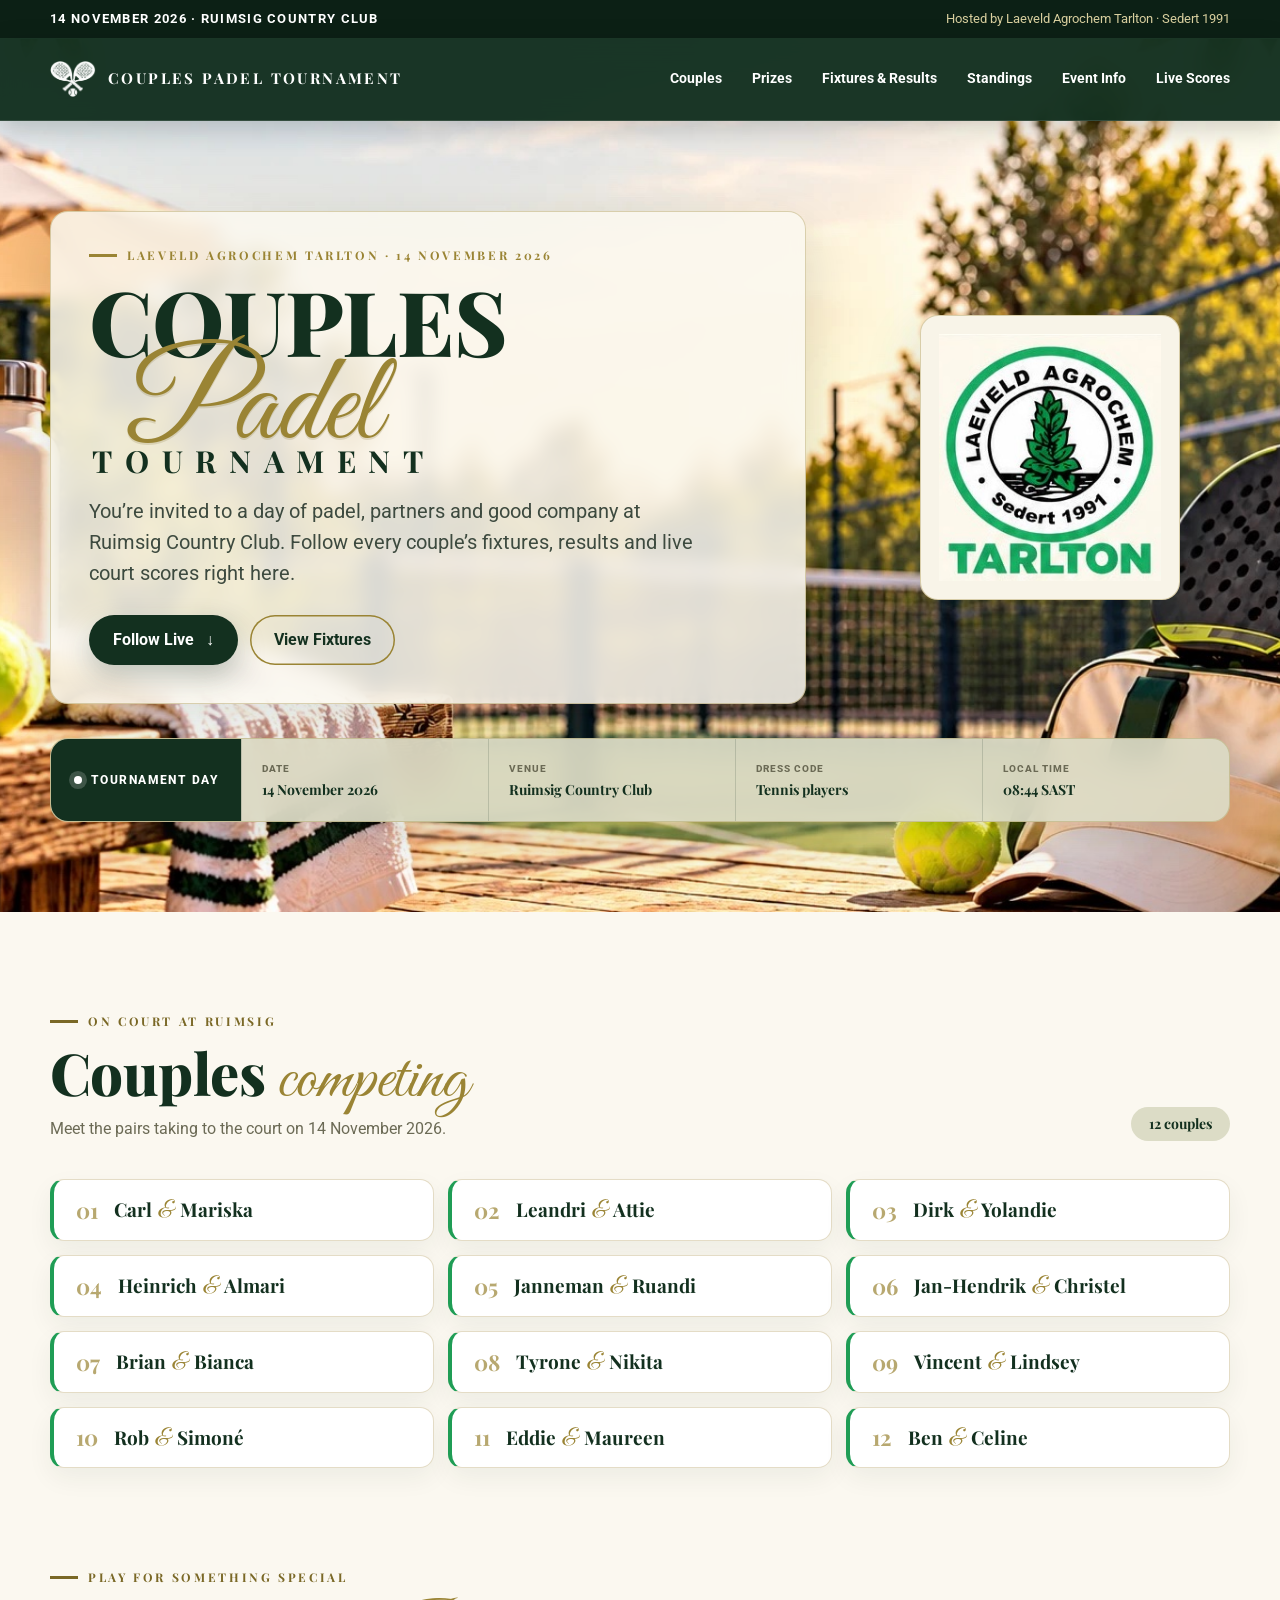
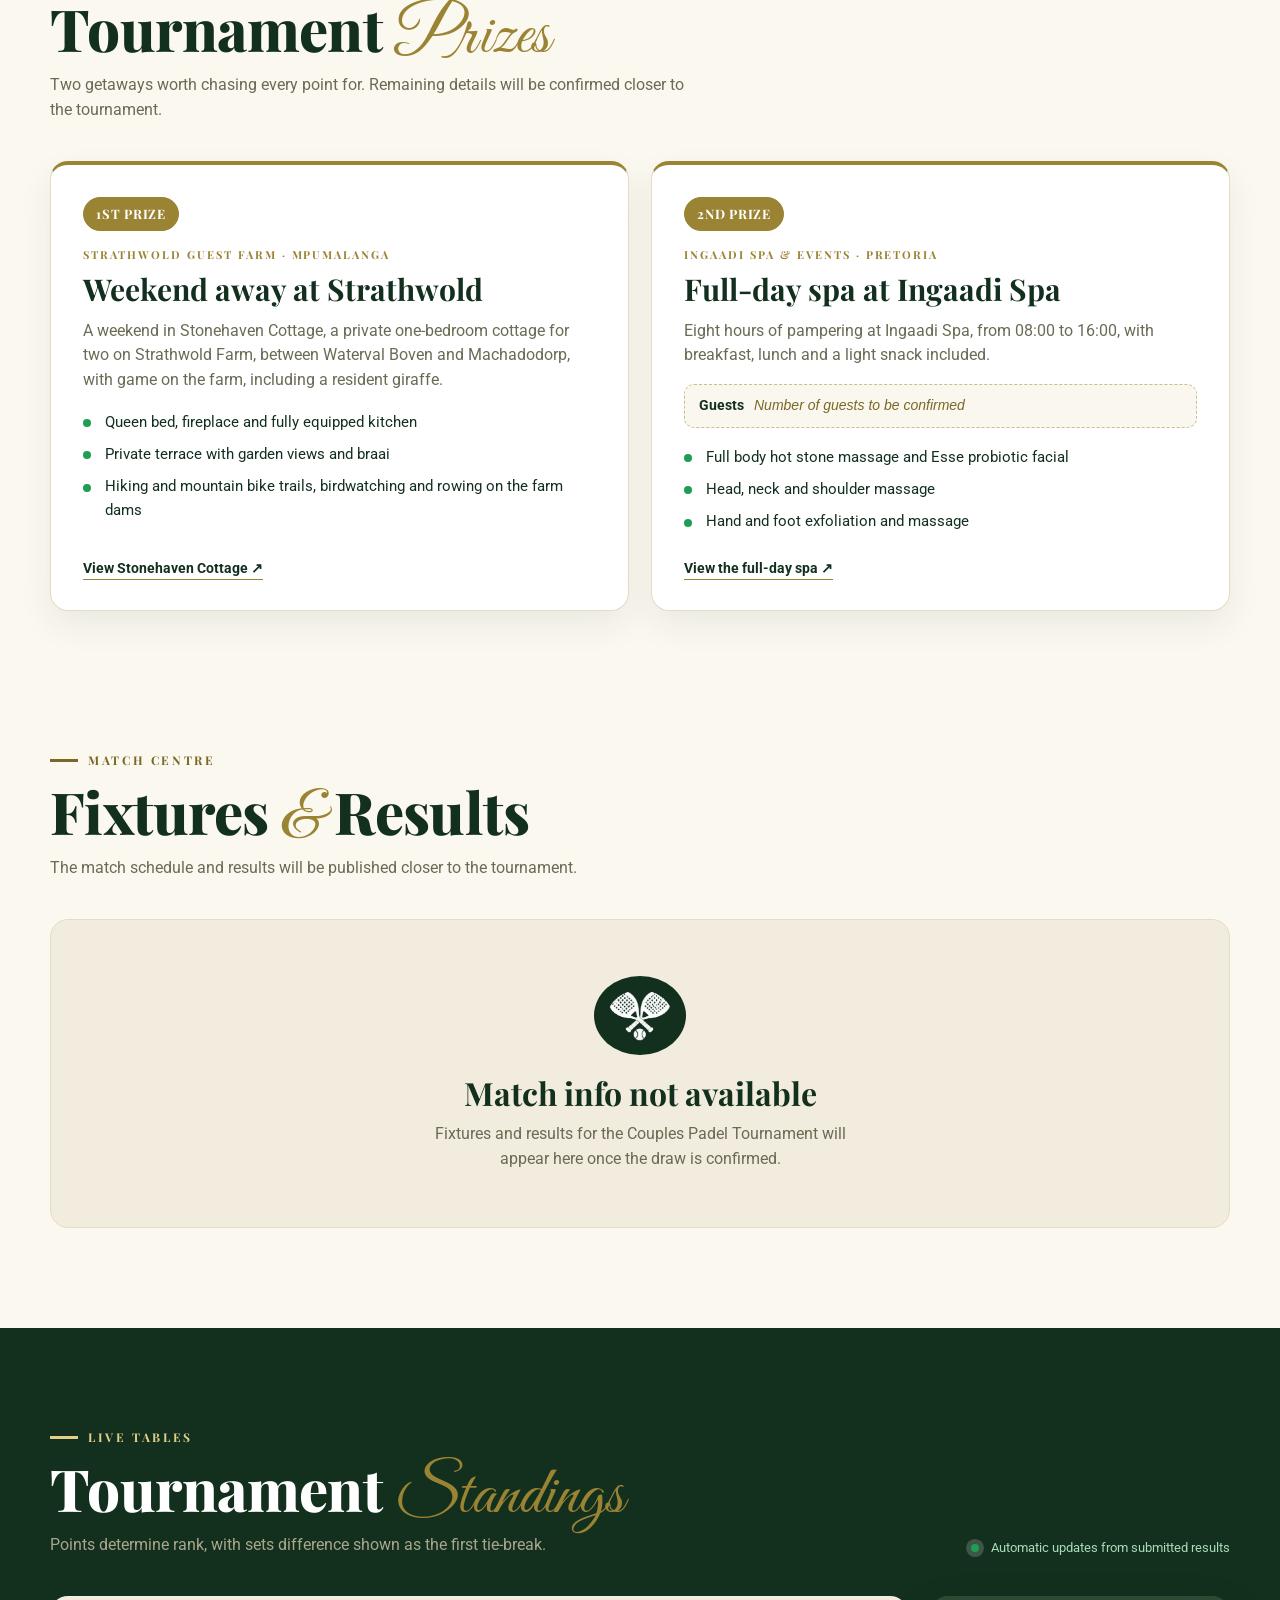
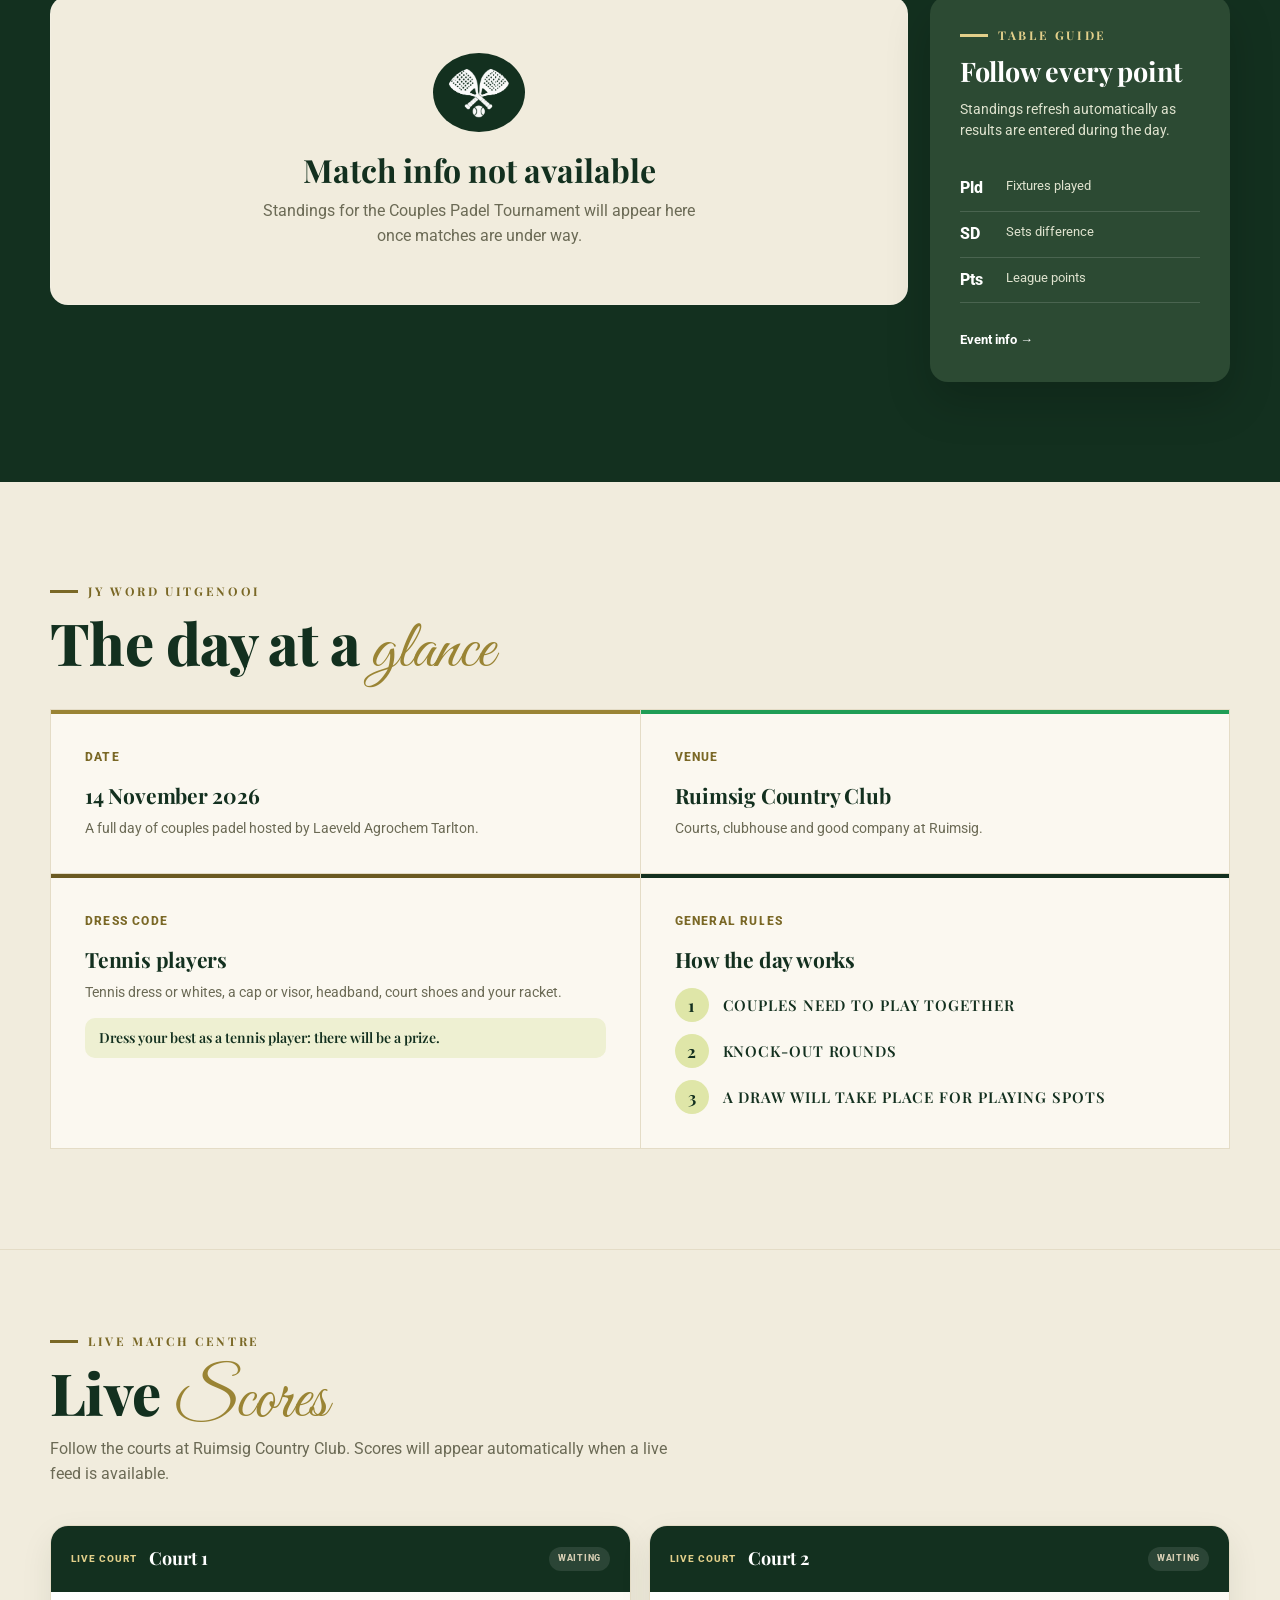
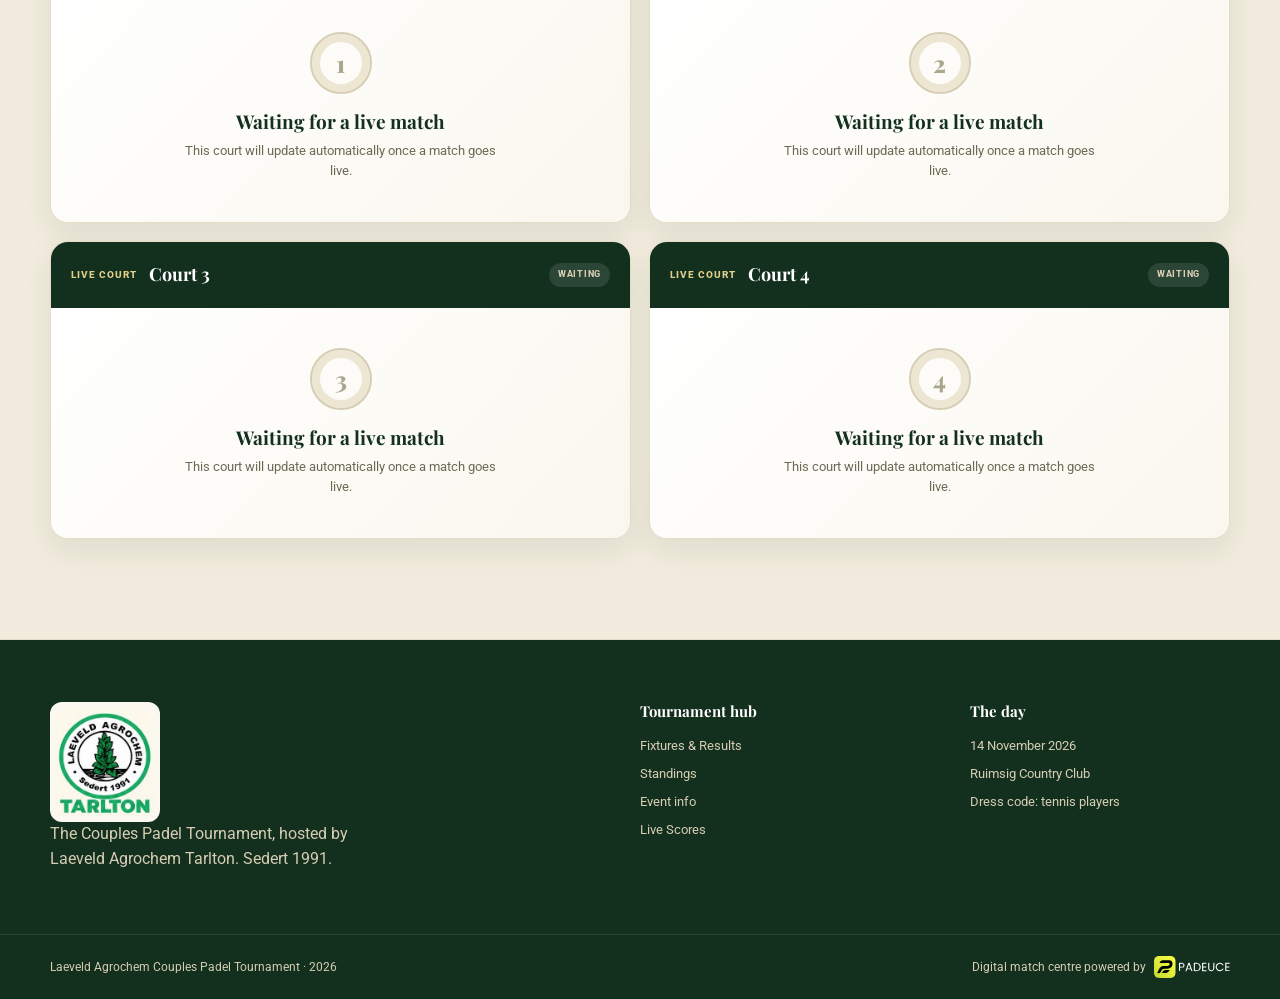
==== commit 58f125d4: "Add General Rules card, confirm prize placings and dress code prize Co-Authored-By: Claude Opus 5.5 " ====
--- a/index.html
+++ b/index.html
@@ -17,7 +17,7 @@
   <link href="https://fonts.googleapis.com/css2?family=Great+Vibes&amp;family=Playfair+Display:wght@500;600;700;800&amp;family=Roboto:wght@400;500;600;700&amp;display=swap" rel="stylesheet">
   <link rel="preload" as="image" href="assets/images/laeveld-padel-hero.jpg">
   <link rel="stylesheet" href="css/reset.css">
-  <link rel="stylesheet" href="css/tennis-league.css?v=19">
+  <link rel="stylesheet" href="css/tennis-league.css?v=21">
 </head>
 <body>
   <a class="skip-link" href="#main-content">Skip to content</a>
@@ -73,21 +73,20 @@
     </section>
     <section class="section prizes" id="prizes" aria-labelledby="prizes-title">
       <div class="container">
-        <div class="section-heading"><div><p class="eyebrow"><span></span> Play for something special</p><h2 id="prizes-title">Tournament <em>Prizes</em></h2><p>Two getaways worth chasing every point for. Final prize details will be confirmed closer to the tournament.</p></div></div>
+        <div class="section-heading"><div><p class="eyebrow"><span></span> Play for something special</p><h2 id="prizes-title">Tournament <em>Prizes</em></h2><p>Two getaways worth chasing every point for. Remaining details will be confirmed closer to the tournament.</p></div></div>
         <div class="prize-grid">
           <article class="prize-card">
-            <span class="prize-card__place">Placing to be confirmed</span>
-            <p class="prize-card__kicker">Strathwold Guest Farm · Waterval Boven</p>
-            <h3>Stonehaven Cottage getaway</h3>
-            <p>A private one-bedroom cottage for two on Strathwold Farm, between Waterval Boven and Machadodorp, with game on the farm, including a resident giraffe.</p>
-            <dl class="prize-card__details"><div><dt>Stay</dt><dd>Number of nights to be confirmed</dd></div></dl>
-            <ul><li>Queen bed, fireplace and fully equipped kitchen</li><li>Private terrace with garden views and braai</li><li>Hiking and mountain bike trails, birdwatching and rowing on the farm dams</li></ul>
+            <span class="prize-card__place prize-card__place--confirmed">1st prize</span>
+            <p class="prize-card__kicker">Strathwold Guest Farm · Mpumalanga</p>
+            <h3>Weekend away at Strathwold</h3>
+            <p>A weekend in Stonehaven Cottage, a private one-bedroom cottage for two on Strathwold Farm, between Waterval Boven and Machadodorp, with game on the farm, including a resident giraffe.</p>
+                        <ul><li>Queen bed, fireplace and fully equipped kitchen</li><li>Private terrace with garden views and braai</li><li>Hiking and mountain bike trails, birdwatching and rowing on the farm dams</li></ul>
             <a class="prize-card__link" href="https://strathwold.com/accommodation/stonehaven/" target="_blank" rel="noopener">View Stonehaven Cottage <span aria-hidden="true">↗</span></a>
           </article>
           <article class="prize-card">
-            <span class="prize-card__place">Placing to be confirmed</span>
+            <span class="prize-card__place prize-card__place--confirmed">2nd prize</span>
             <p class="prize-card__kicker">Ingaadi Spa &amp; Events · Pretoria</p>
-            <h3>Full-day spa experience</h3>
+            <h3>Full-day spa at Ingaadi Spa</h3>
             <p>Eight hours of pampering at Ingaadi Spa, from 08:00 to 16:00, with breakfast, lunch and a light snack included.</p>
             <dl class="prize-card__details"><div><dt>Guests</dt><dd>Number of guests to be confirmed</dd></div></dl>
             <ul><li>Full body hot stone massage and Esse probiotic facial</li><li>Head, neck and shoulder massage</li><li>Hand and foot exfoliation and massage</li></ul>
@@ -144,7 +143,7 @@
       </div>
     </section>
     <section class="section league-info" id="league-info" aria-labelledby="league-info-title">
-      <div class="container"><div class="section-heading"><div><p class="eyebrow"><span></span> Jy word uitgenooi</p><h2 id="league-info-title">The day at a <em>glance</em></h2></div></div><div class="timeline"><article><span>Date</span><b>14 November 2026</b><p>A full day of couples padel hosted by Laeveld Agrochem Tarlton.</p></article><article><span>Venue</span><b>Ruimsig Country Club</b><p>Courts, clubhouse and good company at Ruimsig.</p></article><article><span>Dress code</span><b>Tennis players</b><p>Tennis dress or whites, a cap or visor, headband, court shoes and your racket.</p></article></div></div>
+      <div class="container"><div class="section-heading"><div><p class="eyebrow"><span></span> Jy word uitgenooi</p><h2 id="league-info-title">The day at a <em>glance</em></h2></div></div><div class="timeline"><article><span>Date</span><b>14 November 2026</b><p>A full day of couples padel hosted by Laeveld Agrochem Tarlton.</p></article><article><span>Venue</span><b>Ruimsig Country Club</b><p>Courts, clubhouse and good company at Ruimsig.</p></article><article><span>Dress code</span><b>Tennis players</b><p>Tennis dress or whites, a cap or visor, headband, court shoes and your racket.</p><p class="timeline__prize">Dress your best as a tennis player: there will be a prize.</p></article><article class="timeline__rules"><span>General rules</span><b>How the day works</b><ol class="rules-list"><li><i>1</i>Couples need to play together</li><li><i>2</i>Knock-out rounds</li><li><i>3</i>A draw will take place for playing spots</li></ol></article></div></div>
     </section>
     <section class="section live-scores" id="live-scores" aria-labelledby="live-scores-title">
       <div class="container">
--- a/css/tennis-league.css
+++ b/css/tennis-league.css
@@ -131,3 +131,11 @@
 .prize-card__details div{display:flex;gap:10px;padding:10px 14px;border:1px dashed rgba(154,132,52,.5);border-radius:10px;background:#faf7ee;font-size:14px}
 .prize-card__details dt{color:var(--forest);font-weight:700}
 .prize-card__details dd{margin:0;color:#7a6826;font-style:italic}
+.league-info .timeline{grid-template-columns:repeat(2,1fr)}
+.timeline article:nth-child(4):before{background:var(--forest)}
+.rules-list{margin:16px 0 0;padding:0;list-style:none;display:grid;gap:12px}
+.rules-list li{display:flex;align-items:center;gap:14px;color:var(--forest);font:600 15px/1.35 "Playfair Display",Georgia,serif;text-transform:uppercase;letter-spacing:.06em}
+.rules-list i{flex:0 0 34px;height:34px;display:grid;place-items:center;border-radius:50%;color:var(--forest);background:#dfe6a8;font:700 17px/1 "Playfair Display",Georgia,serif;font-style:normal;letter-spacing:0}
+@media(max-width:760px){.league-info .timeline{grid-template-columns:1fr}}
+.prize-card__place--confirmed{border-style:solid;border-color:var(--gold);color:#fff;background:var(--gold);font-family:"Playfair Display",Georgia,serif;font-size:13px;letter-spacing:.06em;text-transform:uppercase}
+.timeline p.timeline__prize{margin-top:14px;padding:10px 14px;border-radius:10px;color:var(--forest);background:#eef0d2;font:600 14px/1.4 "Playfair Display",Georgia,serif}
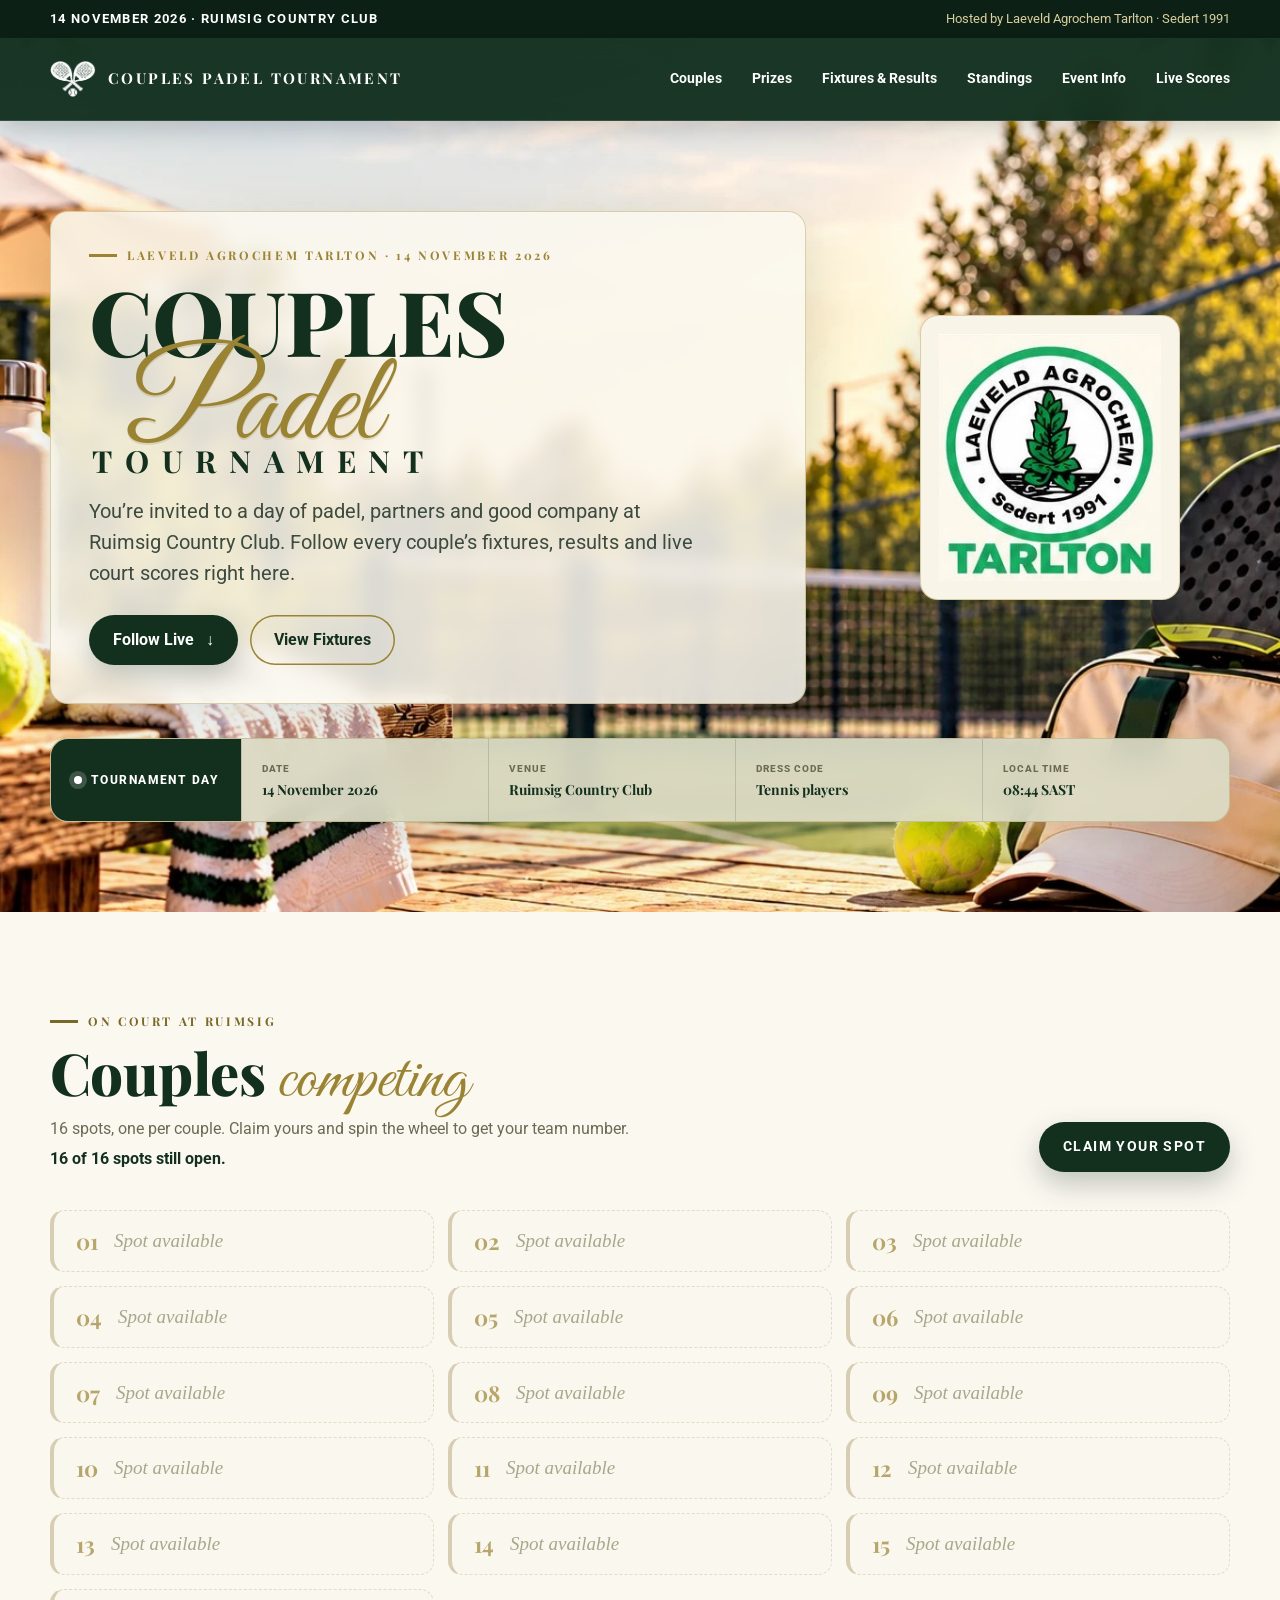
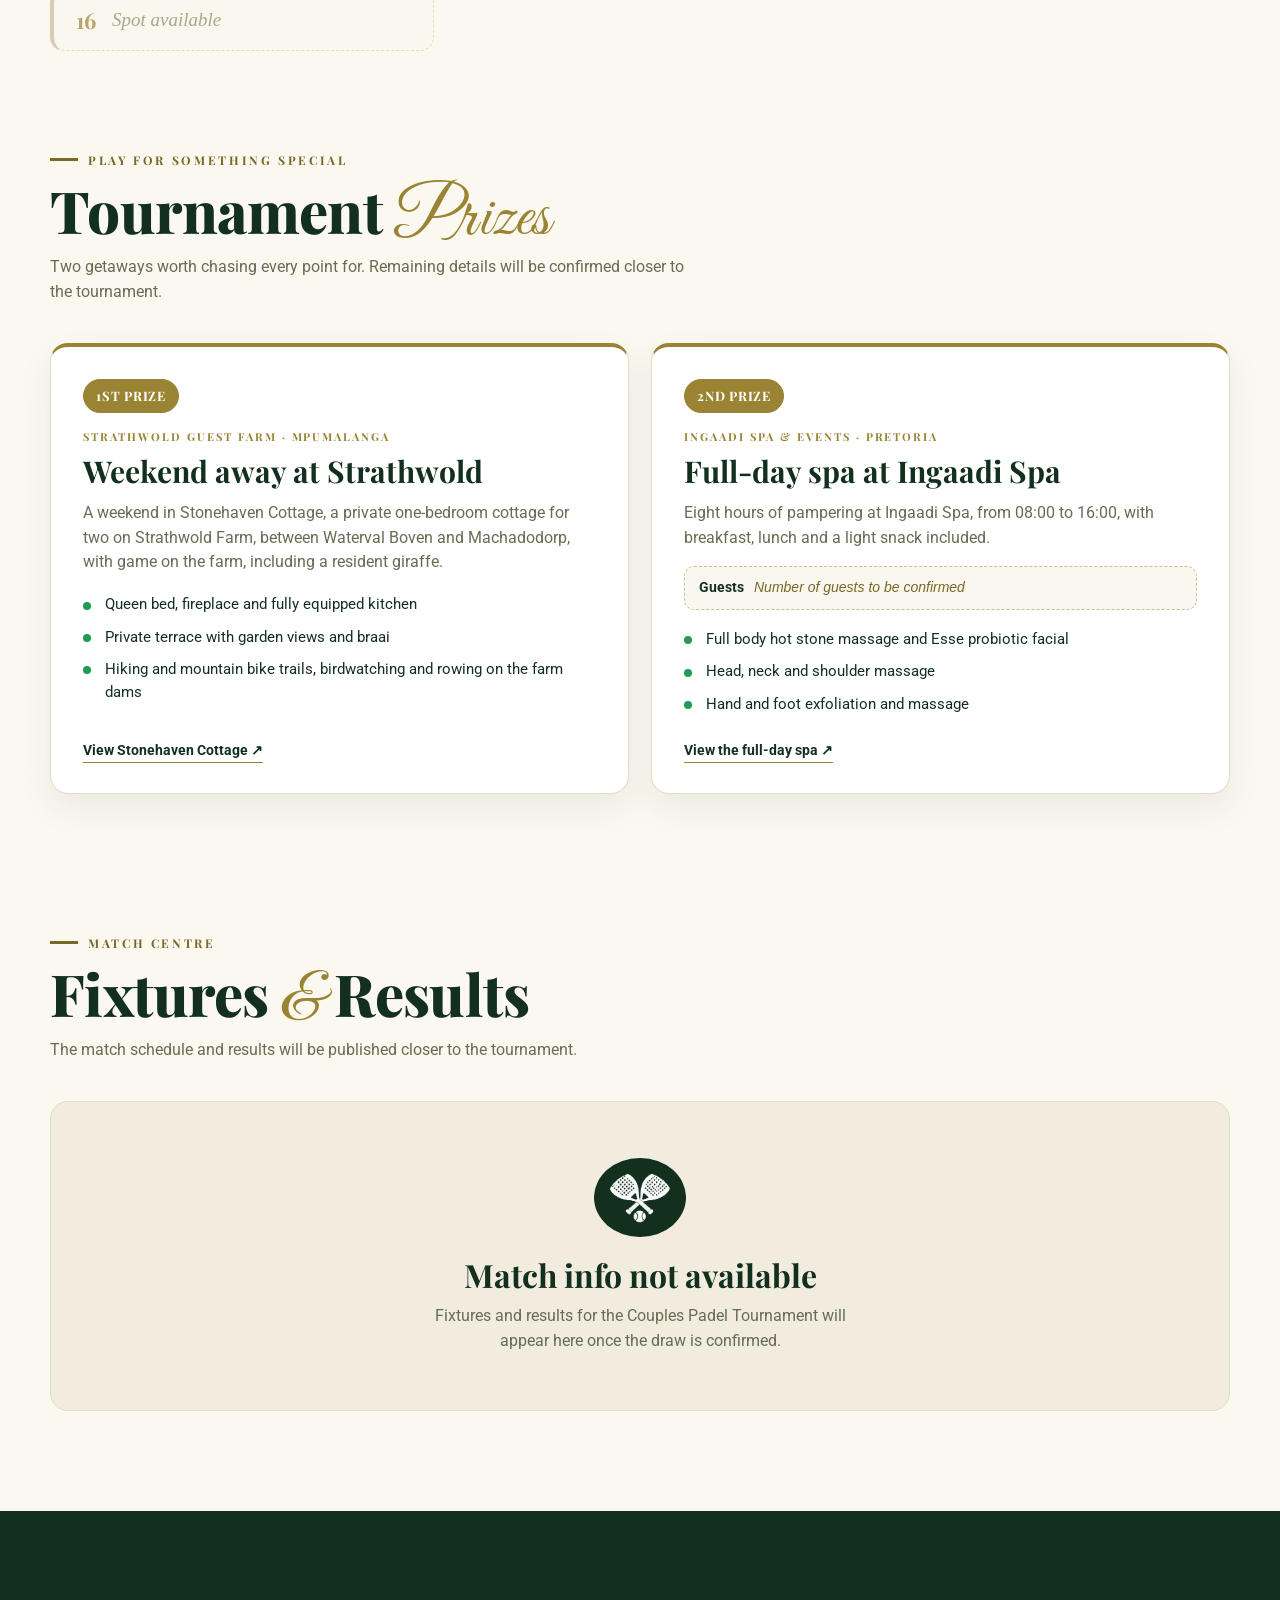
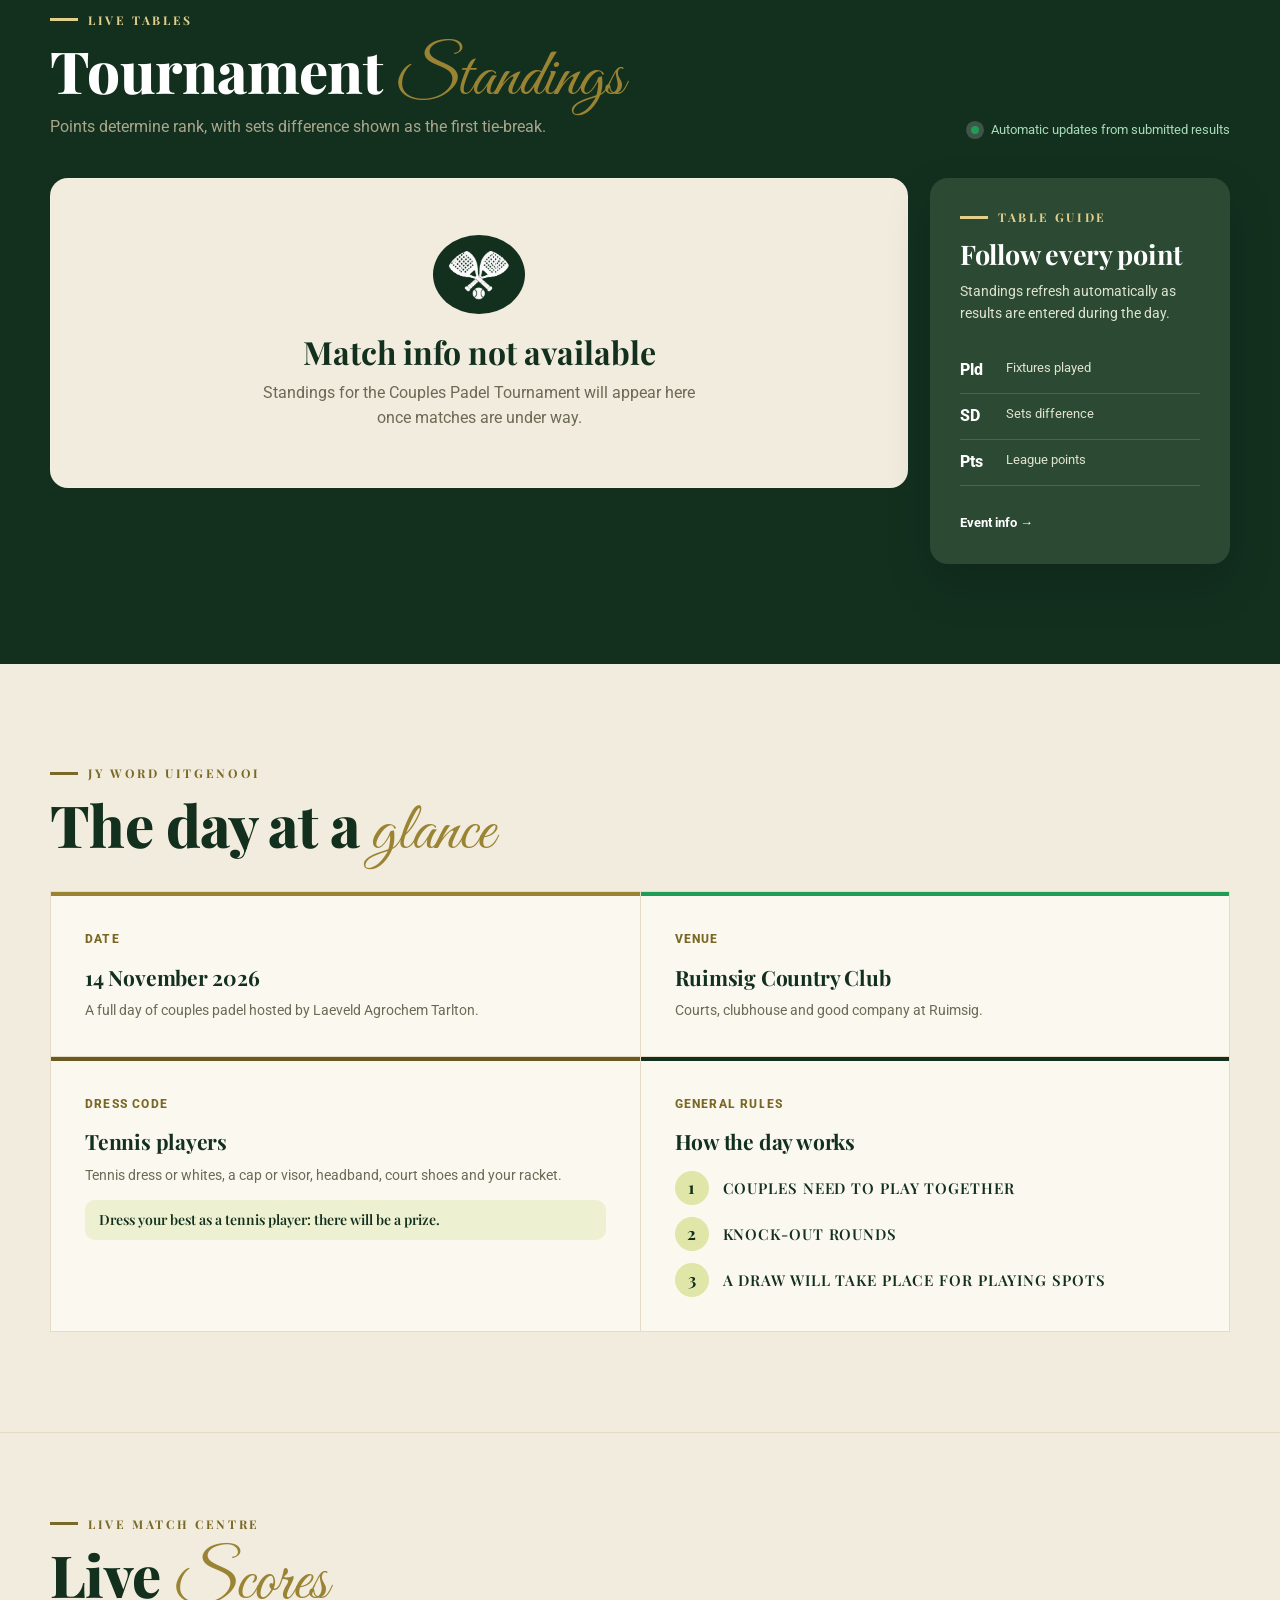
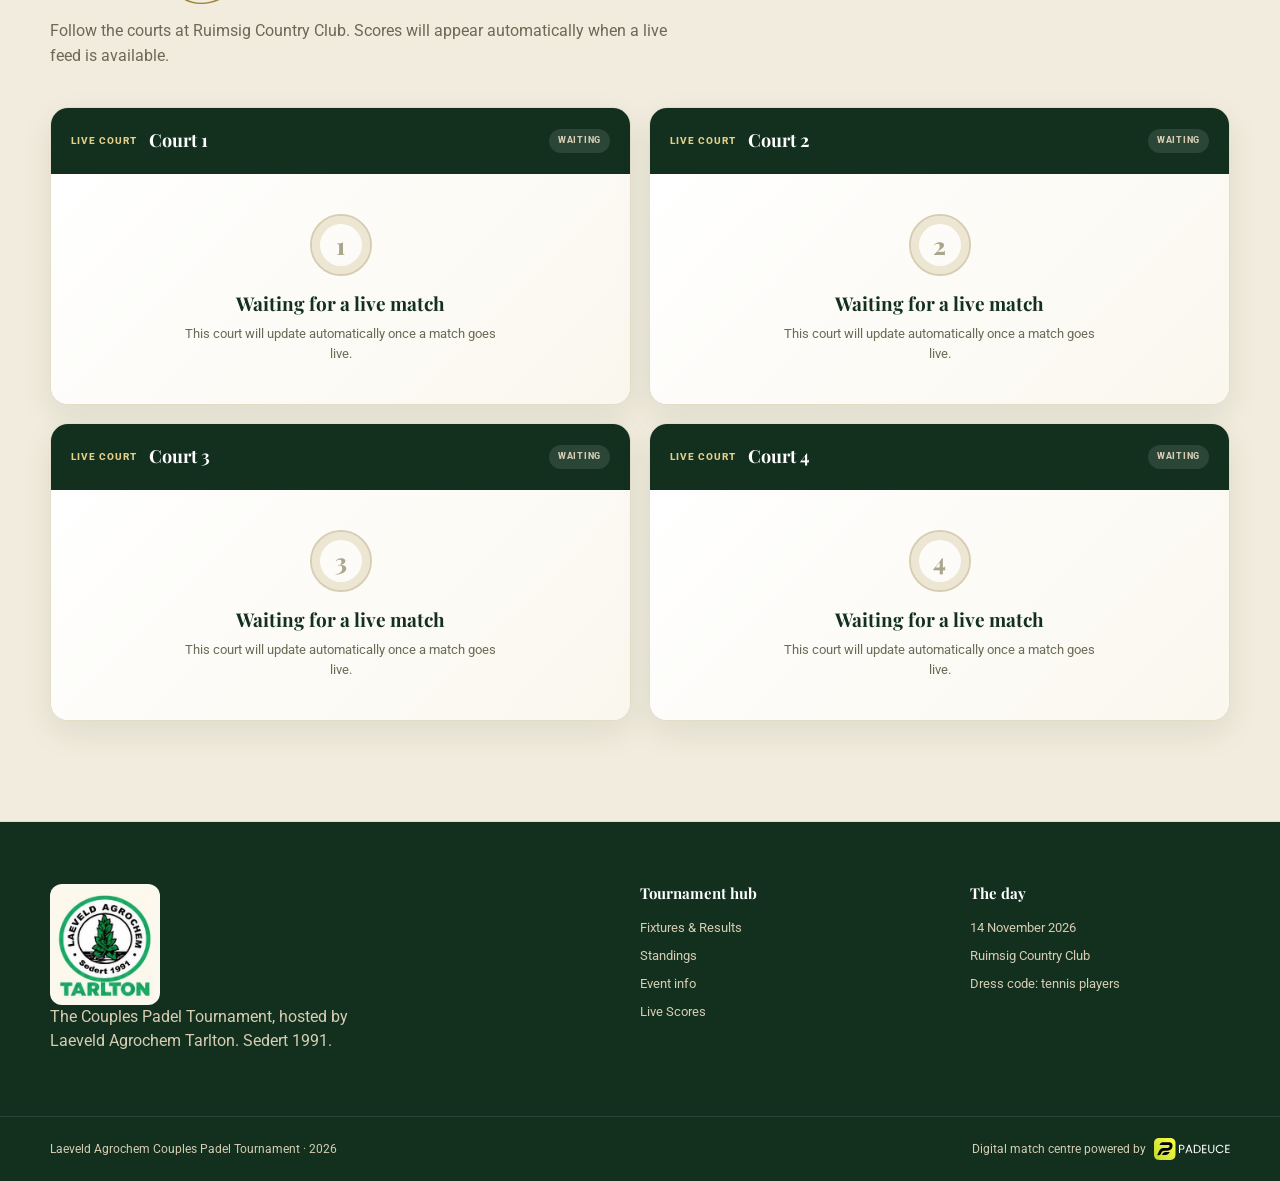
==== commit 16b91610: "Add Claim your spot wheel with 16 numbered couple spots - Replace couple names with 16 numbered plac" ====
--- a/index.html
+++ b/index.html
@@ -17,7 +17,7 @@
   <link href="https://fonts.googleapis.com/css2?family=Great+Vibes&amp;family=Playfair+Display:wght@500;600;700;800&amp;family=Roboto:wght@400;500;600;700&amp;display=swap" rel="stylesheet">
   <link rel="preload" as="image" href="assets/images/laeveld-padel-hero.jpg">
   <link rel="stylesheet" href="css/reset.css">
-  <link rel="stylesheet" href="css/tennis-league.css?v=21">
+  <link rel="stylesheet" href="css/tennis-league.css?v=23">
 </head>
 <body>
   <a class="skip-link" href="#main-content">Skip to content</a>
@@ -67,8 +67,8 @@
     </section>
     <section class="section couples" id="couples" aria-labelledby="couples-title">
       <div class="container">
-        <div class="section-heading"><div><p class="eyebrow"><span></span> On court at Ruimsig</p><h2 id="couples-title">Couples <em>competing</em></h2><p>Meet the pairs taking to the court on 14 November 2026.</p></div><b class="couples__count">12 couples</b></div>
-        <ol class="couples-list"><li><span>01</span><b>Carl <em>&amp;</em> Mariska</b></li><li><span>02</span><b>Leandri <em>&amp;</em> Attie</b></li><li><span>03</span><b>Dirk <em>&amp;</em> Yolandie</b></li><li><span>04</span><b>Heinrich <em>&amp;</em> Almari</b></li><li><span>05</span><b>Janneman <em>&amp;</em> Ruandi</b></li><li><span>06</span><b>Jan-Hendrik <em>&amp;</em> Christel</b></li><li><span>07</span><b>Brian <em>&amp;</em> Bianca</b></li><li><span>08</span><b>Tyrone <em>&amp;</em> Nikita</b></li><li><span>09</span><b>Vincent <em>&amp;</em> Lindsey</b></li><li><span>10</span><b>Rob <em>&amp;</em> Simoné</b></li><li><span>11</span><b>Eddie <em>&amp;</em> Maureen</b></li><li><span>12</span><b>Ben <em>&amp;</em> Celine</b></li></ol>
+        <div class="section-heading"><div><p class="eyebrow"><span></span> On court at Ruimsig</p><h2 id="couples-title">Couples <em>competing</em></h2><p>16 spots, one per couple. Claim yours and spin the wheel to get your team number. <strong data-spots-left>16 of 16 spots still open.</strong></p></div><button class="button button--primary couples__claim" type="button" data-claim-open aria-haspopup="dialog">Claim your spot</button></div>
+        <ol class="couples-list" data-couples-list aria-live="polite"><li class="is-open"><span>01</span><b>Spot available</b></li><li class="is-open"><span>02</span><b>Spot available</b></li><li class="is-open"><span>03</span><b>Spot available</b></li><li class="is-open"><span>04</span><b>Spot available</b></li><li class="is-open"><span>05</span><b>Spot available</b></li><li class="is-open"><span>06</span><b>Spot available</b></li><li class="is-open"><span>07</span><b>Spot available</b></li><li class="is-open"><span>08</span><b>Spot available</b></li><li class="is-open"><span>09</span><b>Spot available</b></li><li class="is-open"><span>10</span><b>Spot available</b></li><li class="is-open"><span>11</span><b>Spot available</b></li><li class="is-open"><span>12</span><b>Spot available</b></li><li class="is-open"><span>13</span><b>Spot available</b></li><li class="is-open"><span>14</span><b>Spot available</b></li><li class="is-open"><span>15</span><b>Spot available</b></li><li class="is-open"><span>16</span><b>Spot available</b></li></ol>
       </div>
     </section>
     <section class="section prizes" id="prizes" aria-labelledby="prizes-title">
@@ -163,6 +163,44 @@
     <div class="container site-footer__top"><div class="footer-brand"><img src="assets/images/laeveld-agrochem-tarlton-logo.jpg" width="236" height="262" alt="Laeveld Agrochem Tarlton"><p>The Couples Padel Tournament, hosted by Laeveld Agrochem Tarlton. Sedert 1991.</p></div><div><b>Tournament hub</b><a href="#fixtures">Fixtures &amp; Results</a><a href="#standings">Standings</a><a href="#league-info">Event info</a><a href="#live-scores">Live Scores</a></div><div><b>The day</b><span>14 November 2026</span><span>Ruimsig Country Club</span><span>Dress code: tennis players</span></div></div>
     <div class="site-footer__bottom"><div class="container"><span>Laeveld Agrochem Couples Padel Tournament · 2026</span><span>Digital match centre powered by <img src="assets/images/padeuce-brandmark-white-text.svg" width="285" height="83" alt="Padeuce"></span></div></div>
   </footer>
+  <dialog class="claim-dialog" data-claim-dialog aria-labelledby="claim-title">
+    <button class="claim-dialog__close" type="button" data-claim-close aria-label="Close">&times;</button>
+    <p class="eyebrow"><span></span> Couples Padel Tournament</p>
+    <h2 id="claim-title">Claim your <em>spot</em></h2>
+    <p class="claim-demo" data-claim-demo hidden>Demo mode: claims are only saved in this browser and no emails are sent.</p>
+    <ol class="claim-steps" aria-hidden="true"><li data-step-indicator="details">Your details</li><li data-step-indicator="spin">Spin</li><li data-step-indicator="done">Confirmed</li></ol>
+    <form class="claim-form" data-claim-form novalidate>
+      <div class="claim-form__pair">
+        <label><span>Player 1</span><input name="player1" type="text" autocomplete="off" autocapitalize="words" maxlength="40" placeholder="First name" required></label>
+        <label><span>Player 2</span><input name="player2" type="text" autocomplete="off" autocapitalize="words" maxlength="40" placeholder="First name" required></label>
+      </div>
+      <label><span>Representative email</span><input name="email" type="email" autocomplete="email" inputmode="email" placeholder="you@example.com" required></label>
+      <label><span>Representative cell number</span><input name="cell" type="tel" autocomplete="tel" inputmode="tel" placeholder="082 123 4567" required></label>
+      <label class="claim-form__trap" aria-hidden="true">Website<input name="website" type="text" tabindex="-1" autocomplete="off"></label>
+      <p class="claim-note">One spot per couple. Your number is picked at random from the spots still open, and a confirmation is emailed to you and the organiser.</p>
+      <p class="claim-error" data-claim-error role="alert" hidden></p>
+      <button class="button button--primary" type="submit">Next: spin the wheel <span aria-hidden="true">&rarr;</span></button>
+    </form>
+    <div class="claim-spin" data-claim-spin-step hidden>
+      <p class="claim-spin__names">Spinning for <b data-claim-spin-names></b></p>
+      <div class="wheel">
+        <svg class="wheel__svg" viewBox="-104 -104 208 208" role="img" aria-label="Number wheel from 1 to 16. Grey numbers are already taken."><circle r="103" fill="#fbf8f0" stroke="#9a8434" stroke-width="2"/><g data-wheel-rotor></g><circle r="20" fill="#fbf8f0" stroke="#9a8434" stroke-width="2"/></svg>
+        <span class="wheel__pointer" aria-hidden="true"></span>
+        <img class="wheel__hub" src="assets/images/padel-rackets-icon.png" width="377" height="302" alt="">
+      </div>
+      <p class="claim-error" data-claim-spin-error role="alert" hidden></p>
+      <div class="claim-spin__actions"><button class="button button--light" type="button" data-claim-back>&larr; Edit details</button><button class="button button--primary" type="button" data-claim-spin>Spin the wheel</button></div>
+    </div>
+    <div class="claim-done" data-claim-done-step hidden aria-live="polite">
+      <p class="claim-done__label">Your team number</p>
+      <div class="claim-done__number" data-claim-number>#&ndash;</div>
+      <h3 data-claim-done-title>You&rsquo;re in!</h3>
+      <p data-claim-done-text></p>
+      <button class="button button--primary" type="button" data-claim-close>View the couples list</button>
+    </div>
+  </dialog>
   <script defer src="js/tennis-league.js?v=8"></script>
+  <script defer src="js/claim-config.js?v=1"></script>
+  <script defer src="js/claim-spot.js?v=2"></script>
 </body>
 </html>
--- a/css/tennis-league.css
+++ b/css/tennis-league.css
@@ -139,3 +139,54 @@
 @media(max-width:760px){.league-info .timeline{grid-template-columns:1fr}}
 .prize-card__place--confirmed{border-style:solid;border-color:var(--gold);color:#fff;background:var(--gold);font-family:"Playfair Display",Georgia,serif;font-size:13px;letter-spacing:.06em;text-transform:uppercase}
 .timeline p.timeline__prize{margin-top:14px;padding:10px 14px;border-radius:10px;color:var(--forest);background:#eef0d2;font:600 14px/1.4 "Playfair Display",Georgia,serif}
+/* Claim your spot */
+.couples__claim{flex:0 0 auto;text-transform:uppercase;letter-spacing:.1em;font-size:14px}
+.couples__claim:disabled{cursor:not-allowed;opacity:.55;transform:none}
+.couples .section-heading>div>p:last-child strong{display:block;margin-top:6px;color:var(--forest);font-weight:700}
+.couples-list li.is-open{border-left-color:#d6cdb3;background:#faf7ee;box-shadow:none;border-style:dashed;border-left-style:solid}
+.couples-list li.is-open b{color:#a9a68c;font-weight:500;font-style:italic}
+.couples-list li.is-new{animation:claimPulse 2.4s ease-out 1}
+@keyframes claimPulse{0%{box-shadow:0 0 0 0 rgba(154,132,52,.55)}100%{box-shadow:0 0 0 18px rgba(154,132,52,0)}}
+.claim-dialog{width:min(560px,calc(100% - 32px));max-height:calc(100dvh - 32px);padding:34px 34px 30px;border:0;border-radius:22px;color:var(--forest);background:var(--cream);box-shadow:0 30px 80px rgba(0,0,0,.35);overflow:auto}
+.claim-dialog::backdrop{background:rgba(12,32,21,.62);backdrop-filter:blur(3px)}
+.claim-dialog__close{position:absolute;top:14px;right:14px;width:40px;height:40px;border:0;border-radius:50%;color:var(--forest);background:#ece6d3;font-size:24px;line-height:1}
+.claim-dialog.is-spinning .claim-dialog__close{visibility:hidden}
+.claim-dialog h2{margin:0;font:800 clamp(30px,6vw,40px)/1 "Playfair Display",Georgia,serif}
+.claim-dialog h2 em{font:400 1.2em/0 var(--script);color:var(--gold)}
+.claim-demo{margin:14px 0 0;padding:10px 14px;border-radius:10px;color:#845b00;background:#fff6d9;font-size:13px;font-weight:600}
+.claim-steps{margin:20px 0 22px;padding:0;list-style:none;display:grid;grid-template-columns:repeat(3,1fr);gap:6px;counter-reset:step}
+.claim-steps li{padding-top:10px;border-top:3px solid #e4dcc6;color:#a9a68c;font-size:12px;font-weight:700;text-transform:uppercase;letter-spacing:.08em;counter-increment:step}
+.claim-steps li:before{content:counter(step) ". "}
+.claim-steps li.is-current{border-top-color:var(--gold);color:var(--forest)}
+.claim-steps li.is-complete{border-top-color:var(--laeveld);color:var(--laeveld)}
+.claim-form{display:grid;gap:14px}
+.claim-form__pair{display:grid;grid-template-columns:1fr 1fr;gap:12px}
+.claim-form label{display:grid;gap:6px}
+.claim-form label>span{color:var(--muted);font-size:11px;font-weight:700;text-transform:uppercase;letter-spacing:.08em}
+.claim-form input{height:48px;padding:0 14px;border:1px solid #d6cdb3;border-radius:12px;color:var(--forest);background:#fff;font:500 16px/1 Roboto,Arial,sans-serif}
+.claim-form input:focus{outline:2px solid var(--gold);outline-offset:1px;border-color:var(--gold)}
+.claim-form input[aria-invalid=true]{border-color:#a9342f;background:#fff7f6}
+.claim-form__trap{position:absolute!important;left:-9999px;width:1px;height:1px;overflow:hidden}
+.claim-form .button{justify-self:stretch}
+.claim-note{margin:0;color:var(--muted);font-size:13px}
+.claim-error{margin:0;padding:10px 14px;border-radius:10px;color:#a9342f;background:#fbe9e7;font-size:14px;font-weight:600}
+.claim-spin{display:grid;justify-items:center;gap:16px;text-align:center}
+.claim-spin__names{margin:0;color:var(--muted)}
+.claim-spin__names b{color:var(--forest);font-family:"Playfair Display",Georgia,serif;font-size:18px}
+.wheel{position:relative;width:min(320px,78vw);aspect-ratio:1}
+.wheel__svg{width:100%;height:100%;display:block;filter:drop-shadow(0 14px 26px rgba(19,48,31,.25))}
+.wheel__label{fill:#fff;font:700 13px/1 "Playfair Display",Georgia,serif;text-anchor:middle;dominant-baseline:central}
+.wheel__label.is-taken{fill:#a9a68c;text-decoration:line-through}
+.wheel__pointer{position:absolute;top:-8px;left:50%;width:0;height:0;border-left:15px solid transparent;border-right:15px solid transparent;border-top:28px solid var(--gold);transform:translateX(-50%);filter:drop-shadow(0 3px 3px rgba(0,0,0,.25))}
+.wheel__hub{position:absolute;top:50%;left:50%;width:15%;height:auto;padding:5%;box-sizing:content-box;border-radius:50%;background:var(--forest);transform:translate(-50%,-50%)}
+.claim-spin__actions{width:100%;display:grid;grid-template-columns:auto 1fr;gap:10px}
+.claim-done{text-align:center}
+.claim-done__label{margin:0;color:var(--gold);font:700 12px/1 "Playfair Display",Georgia,serif;text-transform:uppercase;letter-spacing:.2em}
+.claim-done__number{margin:8px 0 4px;color:var(--gold);font:800 88px/1 "Playfair Display",Georgia,serif}
+.claim-done h3{margin:0;font:700 24px/1.2 "Playfair Display",Georgia,serif}
+.claim-done p{margin:10px 0 22px;color:var(--muted)}
+.claim-done .button{width:100%}
+@media(max-width:560px){.claim-dialog{padding:28px 20px 22px}.claim-form__pair,.claim-spin__actions{grid-template-columns:1fr}.couples__claim{width:100%}}
+.wheel__label.is-marked{text-decoration:underline}
+.wheel__label.is-taken.is-marked{text-decoration:underline line-through}
+.claim-dialog>.eyebrow{padding-right:44px}
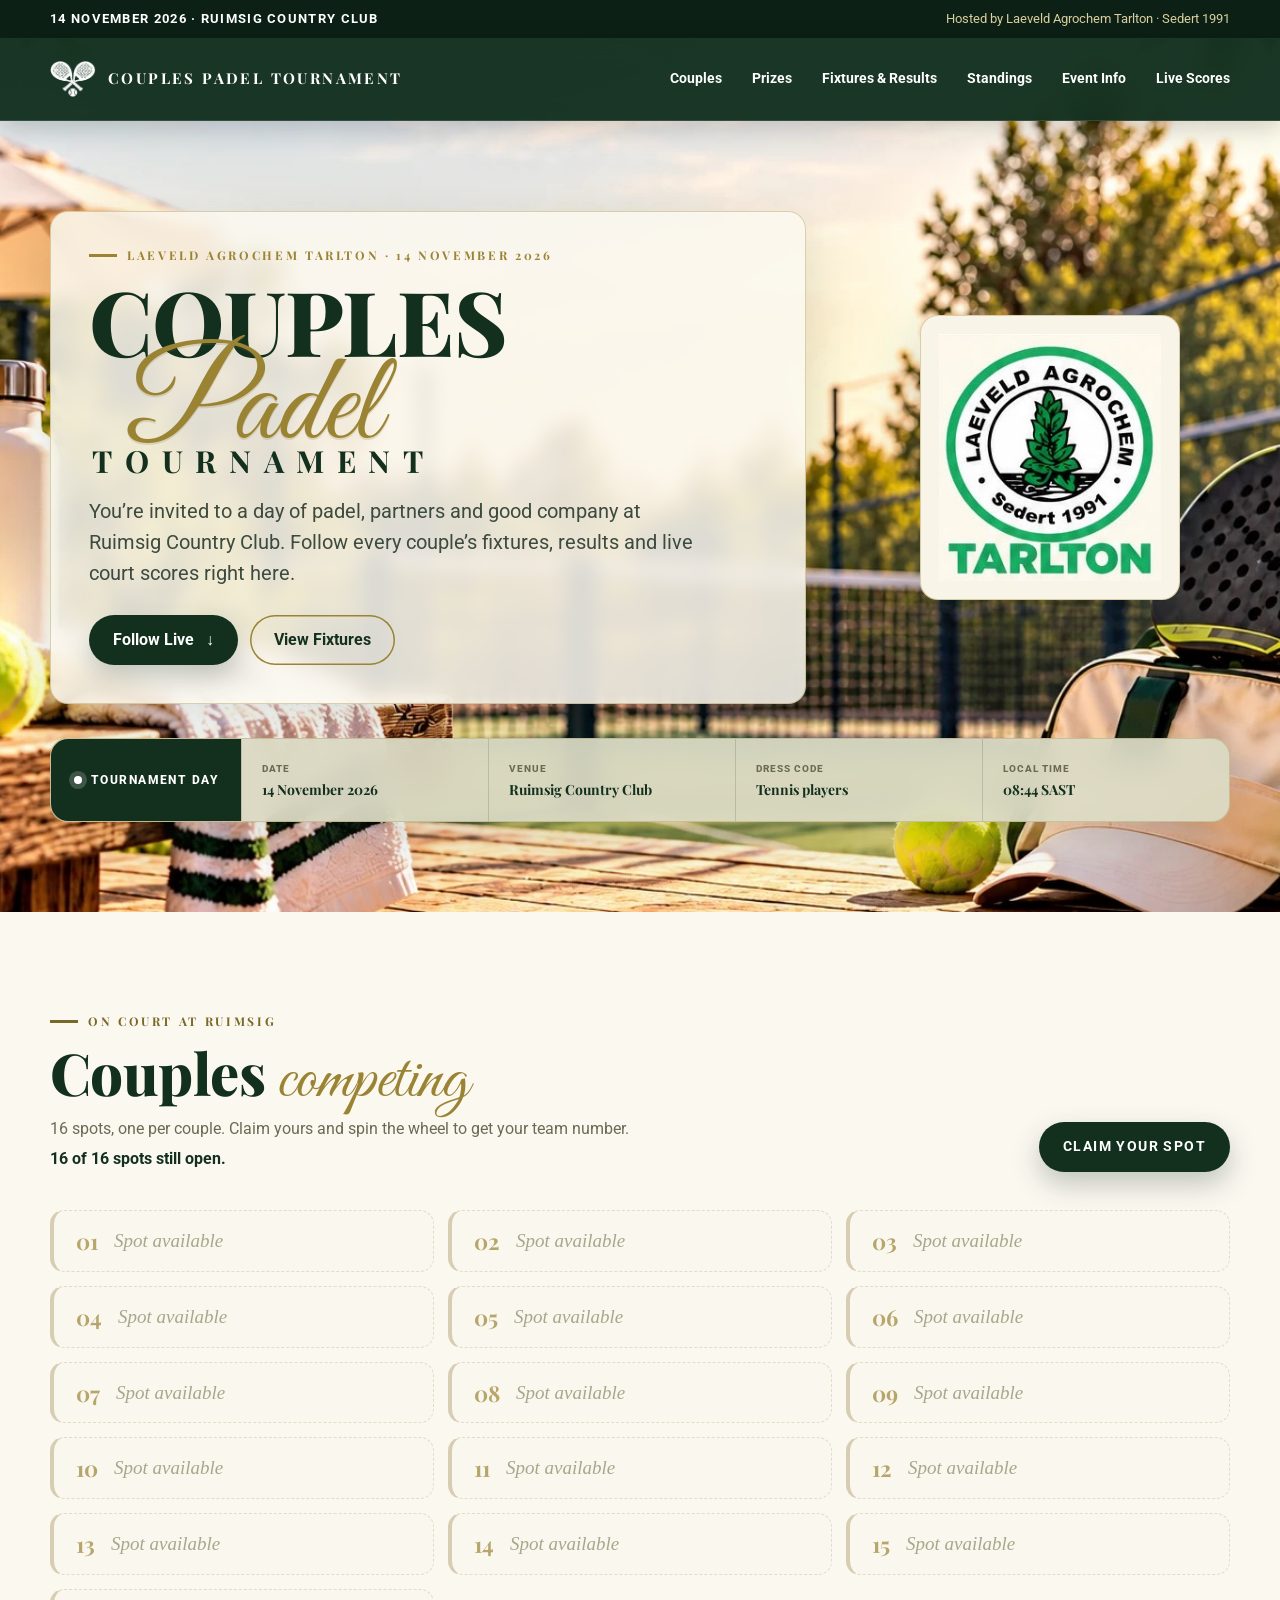
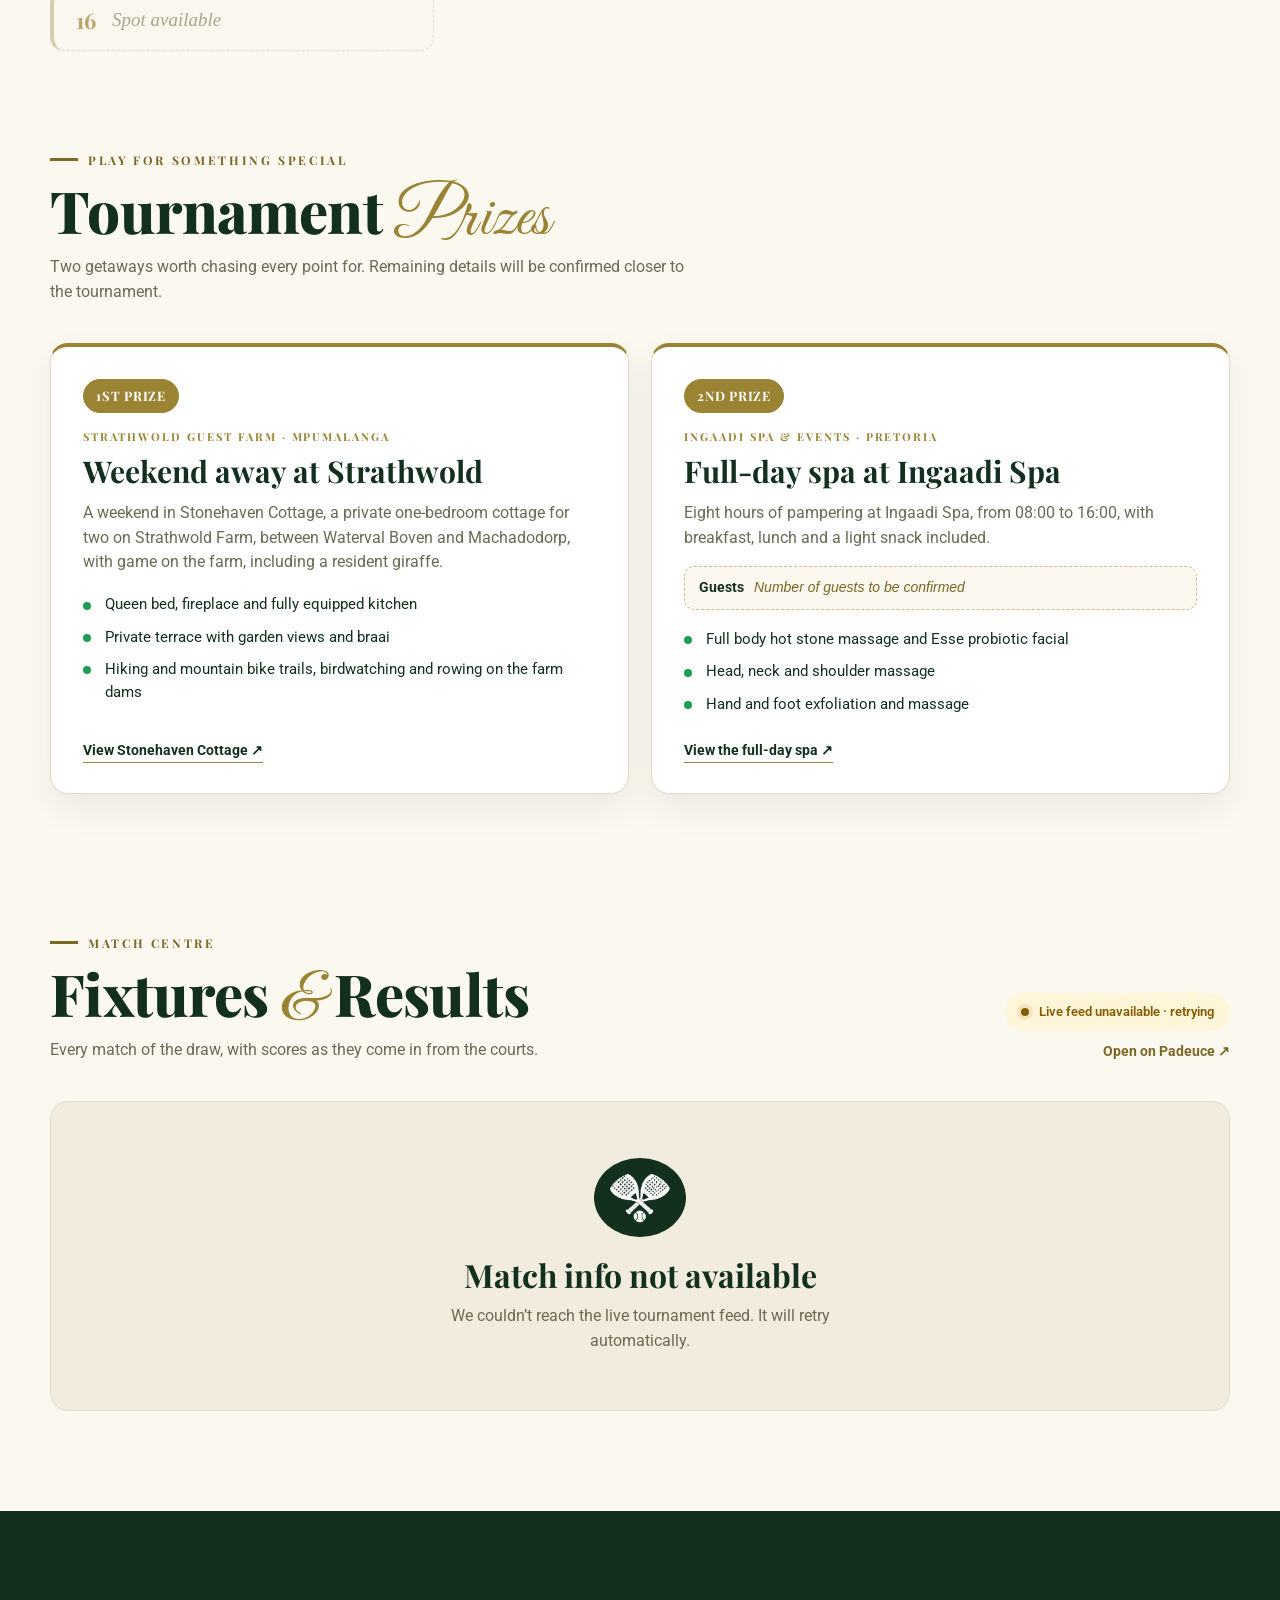
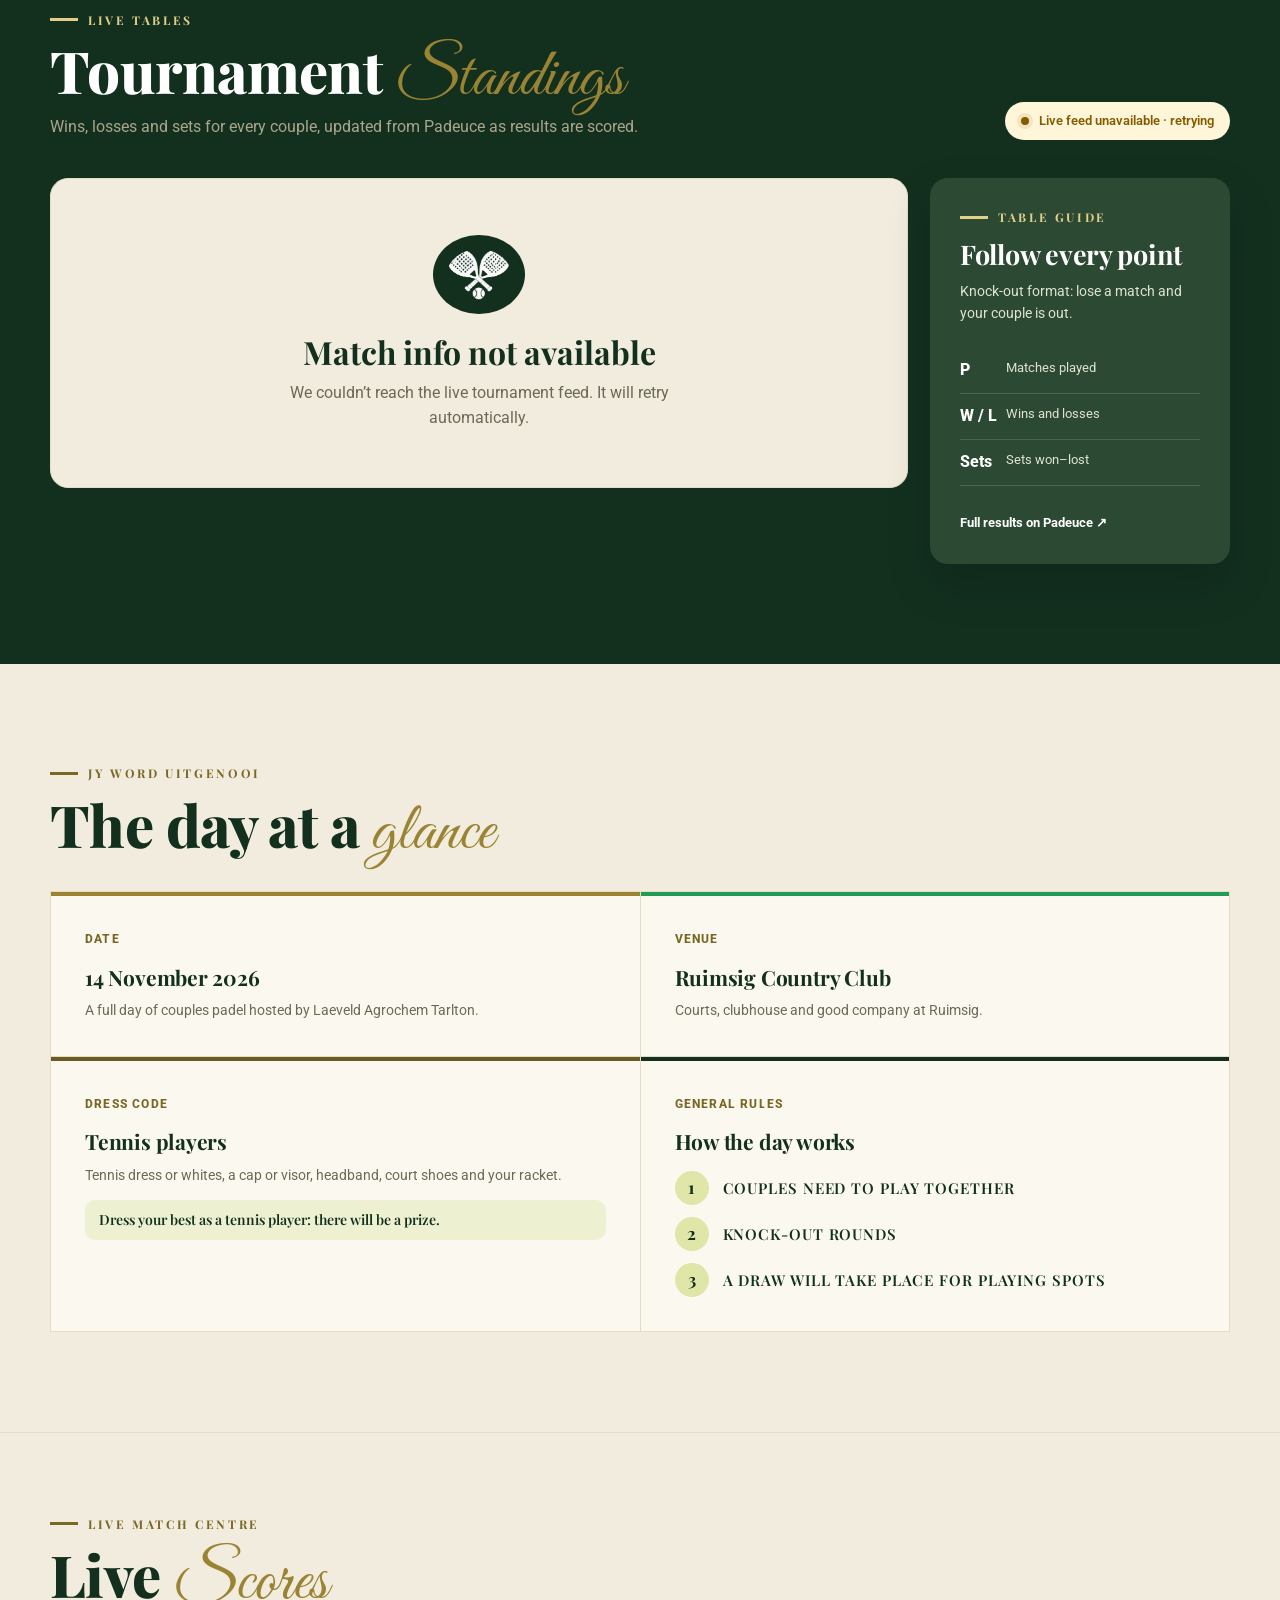
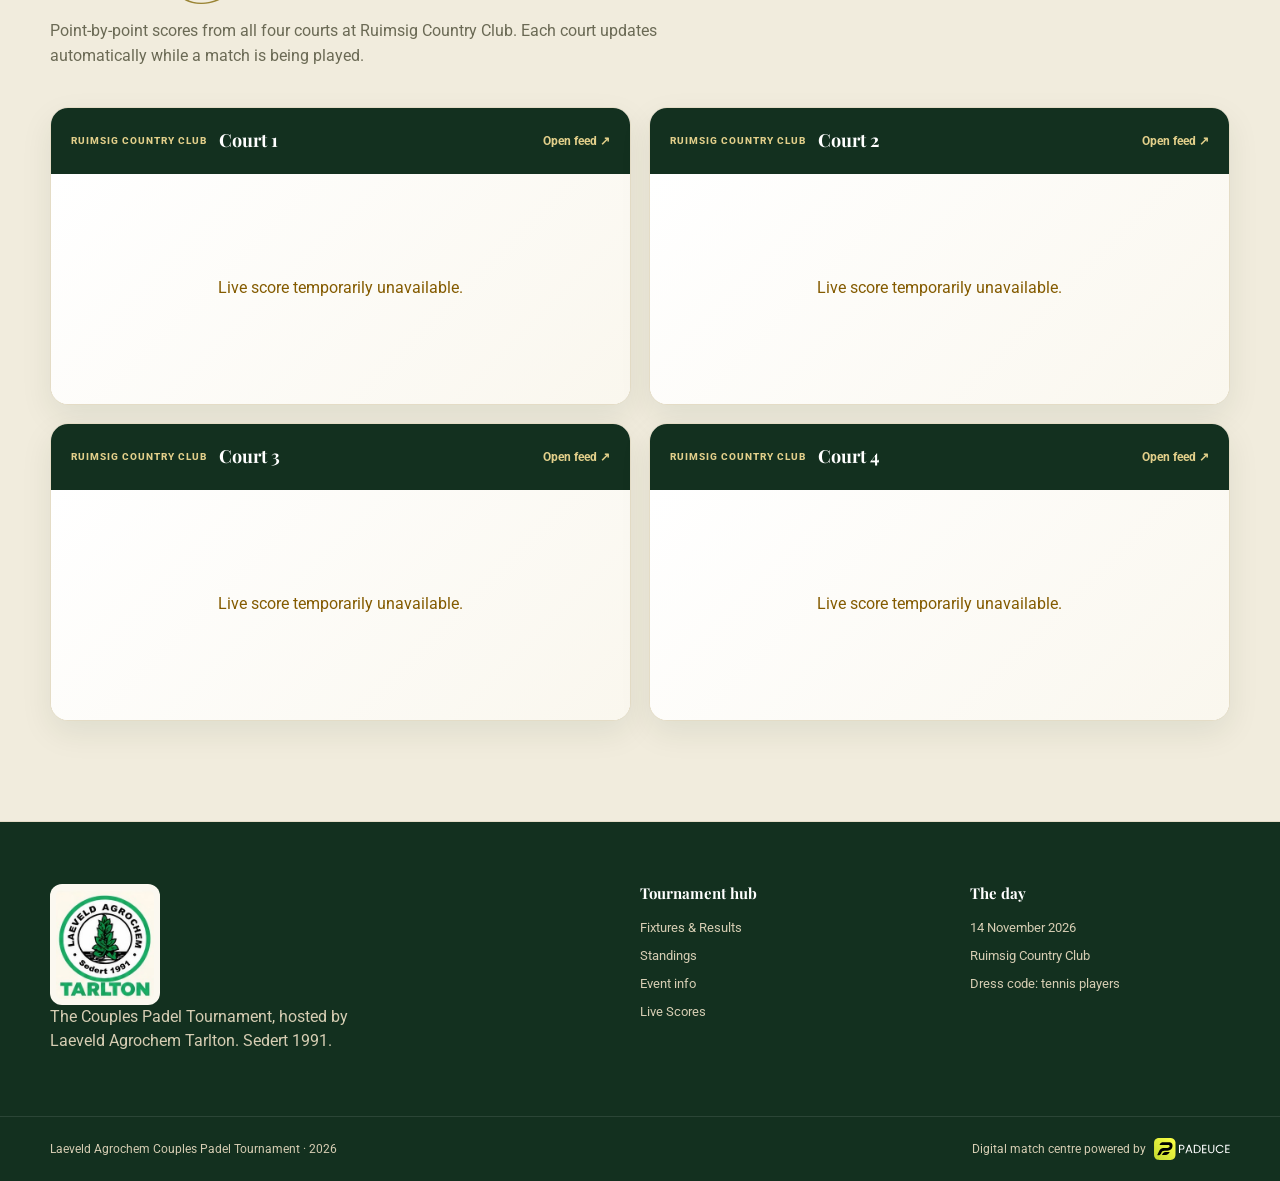
==== commit 8ef1535d: "Connect fixtures, standings and live scores to Padeuce feeds - Fixtures & Results and Standings load" ====
--- a/index.html
+++ b/index.html
@@ -17,7 +17,7 @@
   <link href="https://fonts.googleapis.com/css2?family=Great+Vibes&amp;family=Playfair+Display:wght@500;600;700;800&amp;family=Roboto:wght@400;500;600;700&amp;display=swap" rel="stylesheet">
   <link rel="preload" as="image" href="assets/images/laeveld-padel-hero.jpg">
   <link rel="stylesheet" href="css/reset.css">
-  <link rel="stylesheet" href="css/tennis-league.css?v=23">
+  <link rel="stylesheet" href="css/tennis-league.css?v=24">
 </head>
 <body>
   <a class="skip-link" href="#main-content">Skip to content</a>
@@ -34,12 +34,12 @@
         <b class="brand__name">Couples Padel Tournament</b>
       </a>
       <nav class="site-nav" aria-label="Primary navigation">
-        <a href="#clubs" hidden>Clubs</a><a href="#couples">Couples</a><a href="#prizes">Prizes</a><a href="#fixtures">Fixtures &amp; Results</a><a href="#standings">Standings</a><a href="#league-info">Event Info</a><a href="#live-scores">Live Scores</a>
+        <a href="#couples">Couples</a><a href="#prizes">Prizes</a><a href="#fixtures">Fixtures &amp; Results</a><a href="#standings">Standings</a><a href="#league-info">Event Info</a><a href="#live-scores">Live Scores</a>
       </nav>
       <button class="menu-toggle" type="button" aria-expanded="false" aria-controls="mobile-nav" data-menu-toggle><span></span><span></span><span></span><b>Menu</b></button>
     </div>
     <nav class="mobile-nav" id="mobile-nav" aria-label="Mobile navigation" hidden data-mobile-nav>
-      <a href="#clubs" hidden>Clubs</a><a href="#couples">Couples</a><a href="#prizes">Prizes</a><a href="#fixtures">Fixtures &amp; Results</a><a href="#standings">Standings</a><a href="#league-info">Event Info</a><a href="#live-scores">Live Scores</a>
+      <a href="#couples">Couples</a><a href="#prizes">Prizes</a><a href="#fixtures">Fixtures &amp; Results</a><a href="#standings">Standings</a><a href="#league-info">Event Info</a><a href="#live-scores">Live Scores</a>
     </nav>
   </header>
   <main id="main-content">
@@ -95,50 +95,24 @@
         </div>
       </div>
     </section>
-    <section class="club-carousel" id="clubs" aria-labelledby="competing-clubs-title" hidden>
-      <div class="container club-carousel__heading">
-        <div><span class="club-carousel__kicker">Across the peninsula</span><h2 id="competing-clubs-title">Clubs competing in 2026</h2></div>
-        <a class="club-carousel__count" href="https://www.cttennis.co.za/2025/Resources/Booklet%202025-2026.pdf" target="_blank" rel="noopener">40 affiliated clubs <span aria-hidden="true">↗</span></a>
-      </div>
-      <div class="club-carousel__viewport" tabindex="0" aria-label="Competing tennis clubs. Scroll horizontally to browse." data-club-carousel>
-        <div class="club-carousel__track" data-club-track></div>
-      </div>
-    </section>
     <section class="section" id="fixtures" aria-labelledby="fixtures-title">
       <div class="container">
         <div class="section-heading">
-          <div><p class="eyebrow"><span></span> Match centre</p><h2 id="fixtures-title">Fixtures <em>&amp;</em> Results</h2><p>The match schedule and results will be published closer to the tournament.</p></div>
+          <div><p class="eyebrow"><span></span> Match centre</p><h2 id="fixtures-title">Fixtures <em>&amp;</em> Results</h2><p>Every match of the draw, with scores as they come in from the courts.</p></div>
+          <div class="feed-meta"><p class="feed-sync" data-tournament-sync data-state="loading"><i></i><span>Connecting to Padeuce&hellip;</span></p><a class="text-link" href="https://padeuce.com/club/ajyWoAe_2gX1FPr_2/tournament/oIJQENT5xZ4pyl8xV/results" data-feed-url="scheduleUrl" target="_blank" rel="noopener">Open on Padeuce <span aria-hidden="true">&#8599;</span></a></div>
         </div>
-        <div class="match-empty" role="status"><img src="assets/images/padel-rackets-icon.png" width="377" height="302" alt=""><h3>Match info not available</h3><p>Fixtures and results for the Couples Padel Tournament will appear here once the draw is confirmed.</p></div>
-        <div hidden>
-        <div class="match-toolbar">
-          <div class="view-switcher" role="tablist" aria-label="Match view"><button type="button" role="tab" aria-selected="true" data-match-view="fixtures">Fixtures <span data-fixture-count>0</span></button><button type="button" role="tab" aria-selected="false" data-match-view="results">Results <span data-result-count>0</span></button></div>
-          <div class="filter-row" aria-label="Match filters">
-            <label><span>League</span><select data-filter="gender"><option value="all">All leagues</option><option value="ladies">Ladies</option><option value="mens">Men’s</option></select></label>
-            <label><span>Format</span><select data-filter="format"><option value="all">Singles &amp; Doubles</option><option value="Singles">Singles</option><option value="Doubles">Doubles</option></select></label>
-            <label class="filter-row__club"><span>Club</span><select data-filter="club"><option value="all">All clubs</option></select></label>
-            <label class="filter-row__division"><span>Division</span><select data-filter="division"><option value="all">All divisions</option></select></label>
-          </div>
-        </div>
-        <div class="matchday-strip" data-matchdays aria-label="Matchday filter"></div>
-        <div class="fixture-grid" data-match-grid aria-live="polite"><article class="loading-card"><span></span><span></span><span></span></article><article class="loading-card"><span></span><span></span><span></span></article><article class="loading-card"><span></span><span></span><span></span></article></div>
-        <div class="load-more-wrap"><button class="button button--dark" type="button" data-load-more hidden>Show more fixtures</button></div>
-        </div>
+        <div class="fixture-feed" data-schedule-feed aria-live="polite"><div class="match-empty"><img src="assets/images/padel-rackets-icon.png" width="377" height="302" alt=""><h3>Loading matches&hellip;</h3><p>Fetching the latest draw from Padeuce.</p></div></div>
       </div>
     </section>
     <section class="section section--standings" id="standings" aria-labelledby="standings-title">
       <div class="container">
         <div class="section-heading section-heading--light">
-          <div><p class="eyebrow eyebrow--light"><span></span> Live tables</p><h2 id="standings-title">Tournament <em>Standings</em></h2><p>Points determine rank, with sets difference shown as the first tie-break.</p></div>
-          <div class="standing-updated"><i></i><span>Automatic updates from submitted results</span></div>
+          <div><p class="eyebrow eyebrow--light"><span></span> Live tables</p><h2 id="standings-title">Tournament <em>Standings</em></h2><p>Wins, losses and sets for every couple, updated from Padeuce as results are scored.</p></div>
+          <p class="feed-sync feed-sync--light" data-tournament-sync data-state="loading"><i></i><span>Connecting to Padeuce&hellip;</span></p>
         </div>
         <div class="standings-layout">
-          <div class="match-empty match-empty--standings" role="status"><img src="assets/images/padel-rackets-icon.png" width="377" height="302" alt=""><h3>Match info not available</h3><p>Standings for the Couples Padel Tournament will appear here once matches are under way.</p></div>
-          <div hidden>
-          <div class="standings-controls"><div class="gender-switcher" role="tablist" aria-label="Standings league"><button type="button" role="tab" aria-selected="true" data-standing-gender="ladies">Ladies</button><button type="button" role="tab" aria-selected="false" data-standing-gender="mens">Men’s</button></div><label><span>Select division</span><select data-standing-division><option>Loading divisions…</option></select></label></div>
-          <article class="standings-card"><header><div><p class="eyebrow"><span></span> Current table</p><h3 data-standing-title>League standings</h3></div><b data-standing-team-count>— teams</b></header><div class="standings-table" data-standings-table><div class="standings-row standings-row--head"><span>Pos</span><span>Team</span><span>Pld</span><span>W</span><span>D</span><span>L</span><span>SD</span><span>Pts</span></div><div class="standings-empty">Loading live standings…</div></div></article>
-          </div>
-          <aside class="points-card"><p class="eyebrow eyebrow--light"><span></span> Table guide</p><h3>Follow every point</h3><p>Standings refresh automatically as results are entered during the day.</p><dl><div><dt>Pld</dt><dd>Fixtures played</dd></div><div><dt>SD</dt><dd>Sets difference</dd></div><div><dt>Pts</dt><dd>League points</dd></div></dl><a href="#league-info">Event info <span aria-hidden="true">→</span></a></aside>
+          <div data-standings-feed aria-live="polite"><div class="match-empty match-empty--standings"><img src="assets/images/padel-rackets-icon.png" width="377" height="302" alt=""><h3>Loading standings&hellip;</h3><p>Fetching the latest table from Padeuce.</p></div></div>
+          <aside class="points-card"><p class="eyebrow eyebrow--light"><span></span> Table guide</p><h3>Follow every point</h3><p>Knock-out format: lose a match and your couple is out.</p><dl><div><dt>P</dt><dd>Matches played</dd></div><div><dt>W / L</dt><dd>Wins and losses</dd></div><div><dt>Sets</dt><dd>Sets won&ndash;lost</dd></div></dl><a href="https://padeuce.com/club/ajyWoAe_2gX1FPr_2/tournament/oIJQENT5xZ4pyl8xV/results" data-feed-url="standingsUrl" target="_blank" rel="noopener">Full results on Padeuce <span aria-hidden="true">&#8599;</span></a></aside>
         </div>
       </div>
     </section>
@@ -148,13 +122,13 @@
     <section class="section live-scores" id="live-scores" aria-labelledby="live-scores-title">
       <div class="container">
         <div class="section-heading">
-          <div><p class="eyebrow"><span></span> Live match centre</p><h2 id="live-scores-title">Live <em>Scores</em></h2><p>Follow the courts at Ruimsig Country Club. Scores will appear automatically when a live feed is available.</p></div>
+          <div><p class="eyebrow"><span></span> Live match centre</p><h2 id="live-scores-title">Live <em>Scores</em></h2><p>Point-by-point scores from all four courts at Ruimsig Country Club. Each court updates automatically while a match is being played.</p></div>
         </div>
-        <div class="live-courts" data-live-courts aria-live="polite">
-          <article class="live-court" data-live-court="1"><header><span>Live court</span><b>Court 1</b><i>Waiting</i></header><div class="live-court__placeholder"><span aria-hidden="true">1</span><h3>Waiting for a live match</h3><p>Select a club or check back once play begins.</p></div></article>
-          <article class="live-court" data-live-court="2"><header><span>Live court</span><b>Court 2</b><i>Waiting</i></header><div class="live-court__placeholder"><span aria-hidden="true">2</span><h3>Waiting for a live match</h3><p>Select a club or check back once play begins.</p></div></article>
-          <article class="live-court" data-live-court="3"><header><span>Live court</span><b>Court 3</b><i>Waiting</i></header><div class="live-court__placeholder"><span aria-hidden="true">3</span><h3>Waiting for a live match</h3><p>Select a club or check back once play begins.</p></div></article>
-          <article class="live-court" data-live-court="4"><header><span>Live court</span><b>Court 4</b><i>Waiting</i></header><div class="live-court__placeholder"><span aria-hidden="true">4</span><h3>Waiting for a live match</h3><p>Select a club or check back once play begins.</p></div></article>
+        <div class="live-courts">
+          <article class="live-court"><header><span>Ruimsig Country Club</span><b>Court 1</b><a href="https://padeuce.com/club/ajyWoAe_2gX1FPr_2/1" data-feed-url="court1Url" target="_blank" rel="noopener">Open feed <span aria-hidden="true">&#8599;</span></a></header><div class="court-score" data-court-score="1" data-court-name="Court 1" aria-live="polite" aria-busy="true"><p class="court-score__empty">Connecting to Court 1&hellip;</p></div></article>
+          <article class="live-court"><header><span>Ruimsig Country Club</span><b>Court 2</b><a href="https://padeuce.com/club/ajyWoAe_2gX1FPr_2/2" data-feed-url="court2Url" target="_blank" rel="noopener">Open feed <span aria-hidden="true">&#8599;</span></a></header><div class="court-score" data-court-score="2" data-court-name="Court 2" aria-live="polite" aria-busy="true"><p class="court-score__empty">Connecting to Court 2&hellip;</p></div></article>
+          <article class="live-court"><header><span>Ruimsig Country Club</span><b>Court 3</b><a href="https://padeuce.com/club/ajyWoAe_2gX1FPr_2/3" data-feed-url="court3Url" target="_blank" rel="noopener">Open feed <span aria-hidden="true">&#8599;</span></a></header><div class="court-score" data-court-score="3" data-court-name="Court 3" aria-live="polite" aria-busy="true"><p class="court-score__empty">Connecting to Court 3&hellip;</p></div></article>
+          <article class="live-court"><header><span>Ruimsig Country Club</span><b>Court 4</b><a href="https://padeuce.com/club/ajyWoAe_2gX1FPr_2/4" data-feed-url="court4Url" target="_blank" rel="noopener">Open feed <span aria-hidden="true">&#8599;</span></a></header><div class="court-score" data-court-score="4" data-court-name="Court 4" aria-live="polite" aria-busy="true"><p class="court-score__empty">Connecting to Court 4&hellip;</p></div></article>
         </div>
       </div>
     </section>
@@ -199,8 +173,11 @@
       <button class="button button--primary" type="button" data-claim-close>View the couples list</button>
     </div>
   </dialog>
-  <script defer src="js/tennis-league.js?v=8"></script>
+  <script defer src="js/site.js?v=1"></script>
+  <script defer src="js/feed-config.js?v=2"></script>
+  <script defer src="js/court-scores.js?v=2"></script>
+  <script defer src="js/padel-tournament.js?v=1"></script>
   <script defer src="js/claim-config.js?v=1"></script>
-  <script defer src="js/claim-spot.js?v=2"></script>
+  <script defer src="js/claim-spot.js?v=3"></script>
 </body>
 </html>
--- a/css/tennis-league.css
+++ b/css/tennis-league.css
@@ -190,3 +190,82 @@
 .wheel__label.is-marked{text-decoration:underline}
 .wheel__label.is-taken.is-marked{text-decoration:underline line-through}
 .claim-dialog>.eyebrow{padding-right:44px}
+/* Padeuce tournament feed */
+.feed-meta{display:grid;justify-items:end;gap:10px}
+.feed-sync{margin:0;display:inline-flex;align-items:center;gap:10px;padding:9px 16px;border-radius:50px;color:#7a6826;background:#f3eedb;font-size:13px;font-weight:600;white-space:nowrap}
+.feed-sync i{width:8px;height:8px;border-radius:50%;background:currentColor;box-shadow:0 0 0 4px rgba(154,132,52,.15)}
+.feed-sync[data-state=success]{color:#17773f;background:#e6f2e8}
+.feed-sync[data-state=success] i{animation:feedPulse 2s ease-in-out infinite}
+.feed-sync[data-state=warning]{color:#845b00;background:#fff6d9}
+.feed-sync--light{color:#e2cf8a;background:rgba(255,255,255,.08)}
+.feed-sync--light[data-state=success]{color:#a8dbb8;background:rgba(31,157,85,.16)}
+@keyframes feedPulse{50%{opacity:.35}}
+.fixture-feed{display:grid;gap:34px}
+.fixture-stage{display:grid;gap:22px}
+.fixture-stage__head{display:flex;align-items:end;justify-content:space-between;gap:16px;padding-bottom:14px;border-bottom:1px solid var(--line)}
+.fixture-stage__head h3{margin:0;font:700 26px/1.1 "Playfair Display",Georgia,serif}
+.fixture-stage__head p{margin:6px 0 0;color:var(--muted);font-size:13px}
+.fixture-stage__count{padding:7px 14px;border-radius:50px;background:var(--sage);font-size:13px;font-weight:700;white-space:nowrap}
+.fixture-session{display:grid;gap:12px}
+.fixture-session__head{display:flex;align-items:baseline;gap:12px}
+.fixture-session__head b{color:var(--gold);font:700 13px/1 "Playfair Display",Georgia,serif;text-transform:uppercase;letter-spacing:.18em}
+.fixture-session__head span{color:var(--muted);font-size:12px}
+.fixture-session__grid{display:grid;grid-template-columns:repeat(2,1fr);gap:14px}
+.fixture-card{display:grid;gap:12px;padding:16px 18px;border:1px solid var(--line);border-radius:16px;color:var(--forest);background:#fff;box-shadow:0 10px 26px rgba(19,48,31,.06);transition:transform .2s,box-shadow .2s}
+a.fixture-card:hover{transform:translateY(-2px);box-shadow:0 16px 34px rgba(19,48,31,.1)}
+.fixture-card.is-live{border-color:var(--laeveld);box-shadow:0 0 0 2px rgba(31,157,85,.18),0 10px 26px rgba(19,48,31,.08)}
+.fixture-card__meta{display:flex;justify-content:space-between;align-items:center;gap:10px}
+.fixture-card__court{color:var(--muted);font-size:12px;font-weight:700;text-transform:uppercase;letter-spacing:.1em}
+.fixture-card__status{padding:4px 10px;border-radius:50px;color:#6b6a55;background:#ece6d3;font-size:11px;font-weight:800;text-transform:uppercase;letter-spacing:.08em}
+.fixture-card__status.is-live{color:#fff;background:var(--laeveld)}
+.fixture-card__status.is-completed{color:#fff;background:var(--forest)}
+.fixture-card__status.is-cancelled{color:#a9342f;background:#fbe9e7}
+.fixture-card__body{display:grid;grid-template-columns:1fr auto 1fr;align-items:center;gap:12px}
+.fixture-card__body>.fixture-team:last-child{justify-items:end;text-align:right}
+.fixture-card__score{min-width:46px;color:#a9a68c;font:700 14px/1 "Playfair Display",Georgia,serif;text-align:center;white-space:pre}
+.fixture-card__score.has-score{color:var(--forest);font-size:20px}
+.fixture-team{display:grid;gap:3px;min-width:0}
+.fixture-team__seed{color:var(--gold);font:700 12px/1 "Playfair Display",Georgia,serif}
+.fixture-team strong{font:700 16px/1.25 "Playfair Display",Georgia,serif;overflow-wrap:anywhere}
+.fixture-team.is-pending strong{color:#a9a68c;font-weight:600}
+.fixture-team.is-winner strong{color:var(--laeveld)}
+.fixture-team.is-winner strong:after{content:" \2713"}
+.standings-live{overflow:hidden;border-radius:var(--radius);color:var(--forest);background:var(--cream)}
+.standings-live+.standings-live{margin-top:18px}
+.standings-live__head{padding:22px 24px;display:flex;justify-content:space-between;align-items:center;gap:12px;border-bottom:1px solid var(--line)}
+.standings-live__head h3{margin:0;font:700 24px/1.1 "Playfair Display",Georgia,serif}
+.standings-live__head .eyebrow{margin-bottom:6px}
+.standings-live__head b{padding:7px 14px;border-radius:50px;background:var(--sage);font-size:13px}
+.standings-live__scroll{overflow-x:auto}
+.standings-live__table{width:100%;border-collapse:collapse;font-size:14px}
+.standings-live__table th{padding:12px 14px;color:var(--muted);background:#f1ecdd;font-size:11px;text-transform:uppercase;letter-spacing:.08em;text-align:center}
+.standings-live__table th:nth-child(2){text-align:left}
+.standings-live__table td{padding:12px 14px;border-top:1px solid var(--line);text-align:center;font-weight:600}
+.standings-live__table td:nth-child(2){text-align:left;min-width:180px}
+.standings-live__table tr.is-out td{opacity:.55}
+.standings-live__table .fixture-team{display:flex;align-items:baseline;gap:8px}
+.standings-live__rank{color:var(--gold);font:700 16px/1 "Playfair Display",Georgia,serif}
+.standings-live__pill{display:inline-block;padding:4px 10px;border-radius:50px;color:#fff;background:var(--laeveld);font-size:11px;font-weight:800;text-transform:uppercase;letter-spacing:.06em}
+.standings-live__pill.is-out{color:#6b6a55;background:#ece6d3}
+.live-court>header>a{color:#e2cf8a;font-size:12px;font-weight:700;white-space:nowrap}
+.live-court>header>a:hover{color:#fff}
+.court-score{min-height:230px;padding:20px 22px;display:grid;align-content:start;gap:4px;background:linear-gradient(135deg,#fff,#faf7ee)}
+.court-score__empty{margin:0;min-height:190px;display:grid;place-items:center;align-content:center;gap:6px;color:var(--muted);text-align:center}
+.court-score__empty .eyebrow{justify-content:center;margin:0}
+.court-score__empty strong{color:var(--forest);font:700 18px/1.3 "Playfair Display",Georgia,serif}
+.court-score--error .court-score__empty{color:#845b00}
+.court-score__status{margin-bottom:10px;display:flex;justify-content:space-between;align-items:center;gap:10px}
+.live-dot,.status-pill{display:inline-flex;align-items:center;gap:7px;padding:5px 11px;border-radius:50px;color:#fff;background:var(--laeveld);font-size:11px;font-weight:800;text-transform:uppercase;letter-spacing:.08em}
+.live-dot i{width:7px;height:7px;border-radius:50%;background:#fff;animation:feedPulse 1.4s ease-in-out infinite}
+.status-pill--completed{background:var(--forest)}
+.court-score__set{color:var(--muted);font-size:12px;font-weight:700}
+.court-score__columns,.court-score__team{display:grid;grid-template-columns:minmax(0,1fr) repeat(5,44px);align-items:center;gap:6px}
+.court-score__columns{padding-bottom:6px;color:var(--muted);font-size:10px;font-weight:700;text-transform:uppercase;letter-spacing:.06em;text-align:center}
+.court-score__columns span:first-child{text-align:left}
+.court-score__team{min-height:58px;border-top:1px solid var(--line)}
+.court-score__name{display:flex;align-items:center;gap:8px;min-width:0;font:700 15px/1.25 "Playfair Display",Georgia,serif;overflow-wrap:anywhere}
+.court-score__serve{flex:0 0 auto;width:9px;height:9px;border-radius:50%;background:#c9d64a;box-shadow:0 0 0 3px rgba(201,214,74,.25)}
+.court-score__number{text-align:center;font:700 18px/1 "Playfair Display",Georgia,serif}
+.court-score__number--points{padding:6px 0;border-radius:8px;color:#fff;background:var(--forest)}
+.court-score__footer{margin-top:10px;display:flex;justify-content:space-between;gap:10px;color:var(--muted);font-size:11px}
+@media(max-width:760px){.feed-meta{justify-items:start}.fixture-session__grid{grid-template-columns:1fr}.court-score__columns,.court-score__team{grid-template-columns:minmax(0,1fr) repeat(5,34px);gap:4px}.court-score__number{font-size:16px}}
